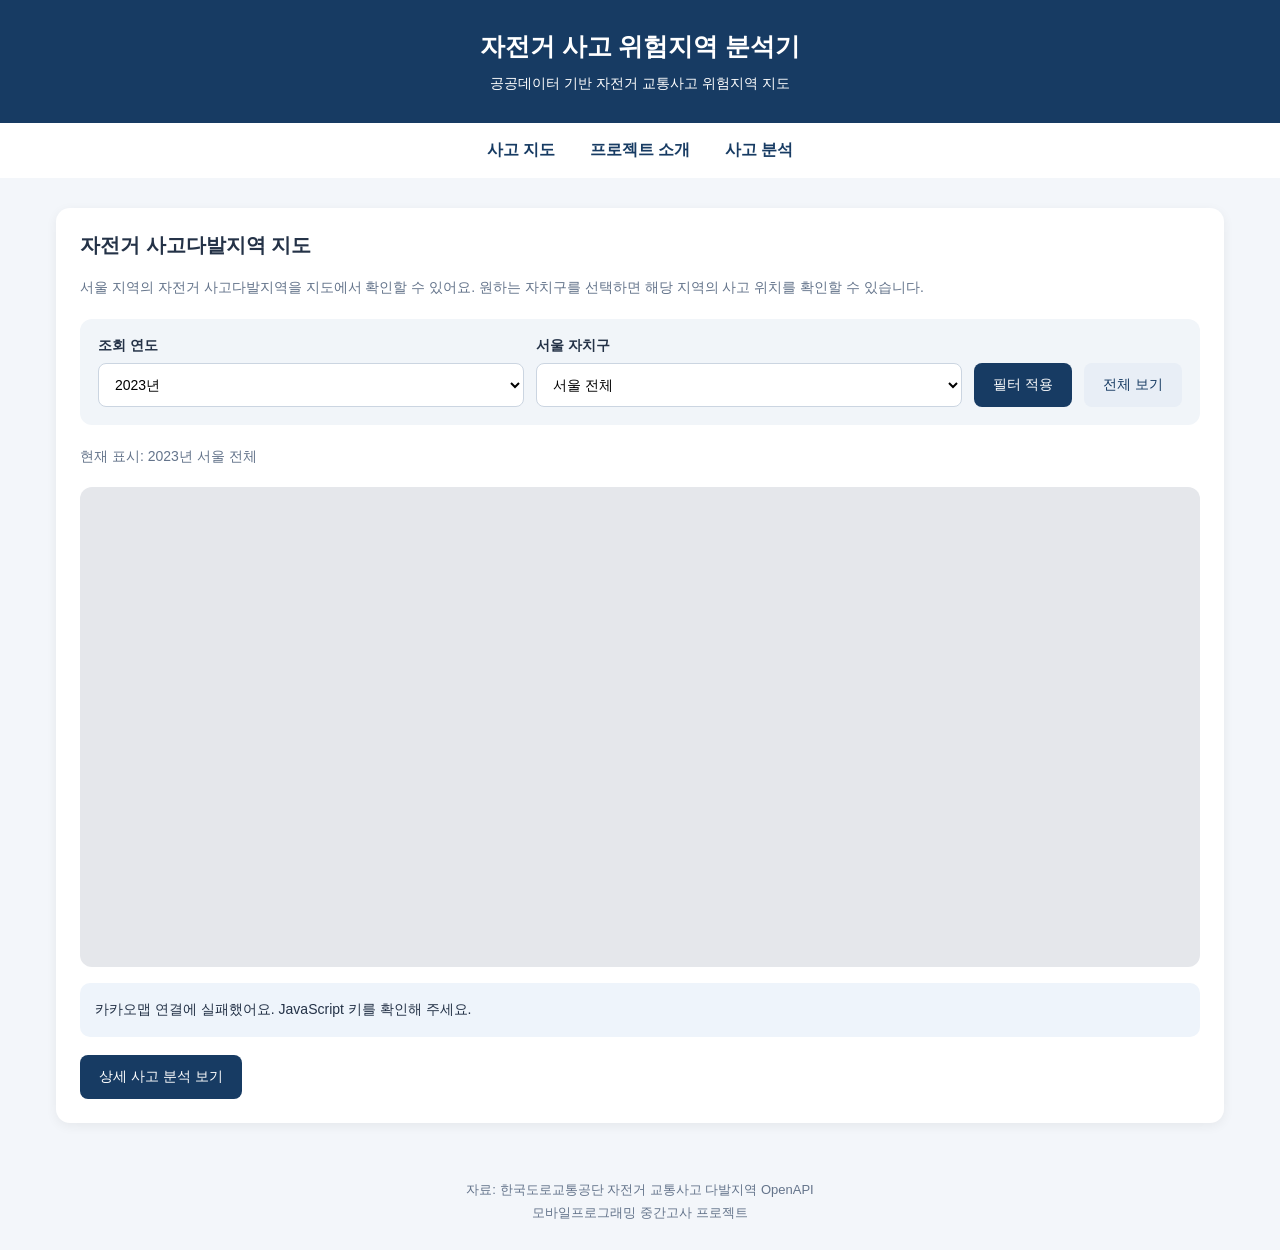
==== index.html @ ddf51972 "Separate map and introduction pages" ====
<!DOCTYPE html>
<html lang="ko">
<head>
  <meta charset="UTF-8">
  <meta name="viewport"
        content="width=device-width, initial-scale=1.0">

  <title>자전거 사고 위험지역 분석기</title>

  <!-- 외부 CSS -->
  <link rel="stylesheet" href="css/style.css">
</head>

<body>

  <!-- 상단 -->
  <header>
    <h1>자전거 사고 위험지역 분석기</h1>
    <p>공공데이터 기반 자전거 교통사고 위험지역 지도</p>
  </header>

  <!-- 페이지 이동 메뉴 -->
  <nav>
    <a href="index.html">사고 지도</a>
    <a href="about.html">프로젝트 소개</a>
    <a href="analysis.html">사고 분석</a>
  </nav>

  <main>

    <!-- 지도 메인 영역 -->
    <section class="card">

      <h2>자전거 사고다발지역 지도</h2>

      <p class="description">
        서울 지역의 자전거 사고다발지역을
        지도에서 확인할 수 있어요.
        원하는 자치구를 선택하면
        해당 지역의 사고 위치를 확인할 수 있습니다.
      </p>

      <!-- 지역 필터 -->
      <div class="search-box">

        <div class="search-field">
          <label for="year">조회 연도</label>

          <select id="year">
            <option value="2023">2023년</option>
            <option value="2022">2022년</option>
            <option value="2021">2021년</option>
          </select>
        </div>

        <div class="search-field">
          <label for="district">서울 자치구</label>

          <select id="district">
            <option value="all">서울 전체</option>
            <option value="680">강남구</option>
            <option value="740">강동구</option>
            <option value="305">강북구</option>
            <option value="500">강서구</option>
            <option value="620">관악구</option>
            <option value="215">광진구</option>
            <option value="530">구로구</option>
            <option value="545">금천구</option>
            <option value="350">노원구</option>
            <option value="320">도봉구</option>
            <option value="230">동대문구</option>
            <option value="590">동작구</option>
            <option value="440">마포구</option>
            <option value="410">서대문구</option>
            <option value="650">서초구</option>
            <option value="200">성동구</option>
            <option value="290">성북구</option>
            <option value="710">송파구</option>
            <option value="470">양천구</option>
            <option value="560">영등포구</option>
            <option value="170">용산구</option>
            <option value="380">은평구</option>
            <option value="110">종로구</option>
            <option value="140">중구</option>
            <option value="260">중랑구</option>
          </select>
        </div>

        <button
          id="filterButton"
          class="button"
          onclick="applyFilter()">
          필터 적용
        </button>

        <button
          id="resetButton"
          class="button button-outline"
          onclick="resetFilter()">
          전체 보기
        </button>

      </div>

      <!-- 조회 상태 -->
      <p id="currentRegion" class="description">
        현재 표시: 2023년 서울 전체
      </p>

      <!-- 지도와 상세정보 -->
      <div id="mapLayout" class="map-layout">

        <!-- 마커 클릭 시 나타나는 정보창 -->
        <aside id="detailPanel" class="detail-panel">

          <div class="panel-header">

            <h3 class="panel-title">
              사고지역 상세정보
            </h3>

            <button
              class="close-button"
              onclick="closeDetailPanel()"
              aria-label="상세정보 닫기">
              &times;
            </button>

          </div>

          <div id="detailContent"></div>

        </aside>

        <!-- 카카오맵 -->
        <div
          id="map"
          aria-label="자전거 사고다발지역 지도">
        </div>

      </div>

      <!-- 데이터 조회 안내 -->
      <div id="status" class="status" role="status">
        서울 전체 사고 데이터를 준비하고 있어요.
      </div>

      <div class="actions">
        <a href="analysis.html" class="button">
          상세 사고 분석 보기
        </a>
      </div>

    </section>

  </main>

  <footer>
    자료: 한국도로교통공단 자전거 교통사고 다발지역 OpenAPI
    <br>
    모바일프로그래밍 중간고사 프로젝트
  </footer>

  <!-- 수정 필요: 카카오 JavaScript 키 -->
  <script src="https://dapi.kakao.com/v2/maps/sdk.js?appkey=aaf0869a7864218624db2f9072c41ddc"></script>

  <!-- 지도 기능 JavaScript -->
  <script src="js/map.js"></script>

</body>
</html>
---- css/style.css ----
/* ==================================
   자전거 사고 위험지역 분석기
   공통 및 메인 페이지 스타일
================================== */

* {
  box-sizing: border-box;
}

body {
  margin: 0;
  font-family: Arial, sans-serif;
  background: #f3f6fa;
  color: #243247;
}

/* 상단 영역 */

header {
  background: #173b63;
  color: white;
  text-align: center;
  padding: 30px 16px;
}

header h1 {
  margin: 0 0 12px;
  font-size: 25px;
}

header p {
  margin: 0;
  font-size: 14px;
}

nav {
  background: white;
  padding: 17px;
  text-align: center;
}

nav a {
  margin: 0 15px;
  color: #173b63;
  text-decoration: none;
  font-weight: bold;
}

nav a:hover {
  color: #2785d8;
}

/* 메인 콘텐츠 */

main {
  max-width: 1200px;
  margin: 30px auto;
  padding: 0 16px;
}

.card {
  background: white;
  border-radius: 14px;
  padding: 24px;
  margin-bottom: 20px;
  box-shadow: 0 3px 12px rgba(0, 0, 0, 0.06);
}

h2 {
  margin-top: 0;
  font-size: 20px;
}

.description {
  color: #64748b;
  font-size: 14px;
  line-height: 1.7;
}

/* 지역 필터 */

.search-box {
  display: flex;
  align-items: end;
  flex-wrap: wrap;
  gap: 12px;
  margin: 20px 0;
  padding: 18px;
  background: #f1f5f9;
  border-radius: 12px;
}

.search-field {
  flex: 1;
  min-width: 170px;
}

label {
  display: block;
  margin-bottom: 8px;
  font-weight: bold;
  font-size: 14px;
}

select {
  width: 100%;
  padding: 12px;
  border: 1px solid #cbd5e1;
  border-radius: 8px;
  background: white;
  font-size: 14px;
}

/* 버튼 */

.button {
  display: inline-block;
  padding: 13px 19px;
  background: #173b63;
  color: white;
  text-decoration: none;
  border: 0;
  border-radius: 8px;
  font-size: 14px;
  cursor: pointer;
}

.button:hover {
  background: #275b91;
}

.button-outline {
  background: #e8eef6;
  color: #173b63;
}

.button-outline:hover {
  background: #d5e3f3;
}

button:disabled {
  opacity: 0.5;
  cursor: wait;
}

/* 지도 영역 */

/* 기본: 지도 전체 너비 */
.map-layout {
  display: grid;
  grid-template-columns: minmax(0, 1fr);
  gap: 16px;
  margin-top: 18px;
  align-items: stretch;
}

/* 마커 클릭: 왼쪽 정보창 + 오른쪽 지도 */
.map-layout.active {
  grid-template-columns: 310px minmax(0, 1fr);
}

#map {
  width: 100%;
  height: 480px;
  min-width: 0;
  background: #e5e7eb;
  border-radius: 12px;
  overflow: hidden;
}

/* 상세정보 패널 */

.detail-panel {
  display: none;
  background: #f8fafc;
  border: 1px solid #dce5f0;
  border-radius: 12px;
  padding: 18px;
  min-width: 0;
  min-height: 480px;
}

.map-layout.active .detail-panel {
  display: block;
}

.panel-header {
  display: flex;
  justify-content: space-between;
  gap: 10px;
  margin-bottom: 20px;
}

.panel-title {
  margin: 0;
  font-size: 17px;
  color: #173b63;
}

.close-button {
  width: 30px;
  height: 30px;
  border: 0;
  border-radius: 7px;
  background: #e8eef6;
  color: #173b63;
  font-size: 21px;
  cursor: pointer;
}

.close-button:hover {
  background: #d5e3f3;
}

.region-name {
  font-size: 16px;
  font-weight: bold;
  color: #173b63;
  line-height: 1.7;
  margin-bottom: 20px;
  word-break: keep-all;
  overflow-wrap: anywhere;
}

/* 사고 상세정보 */

.detail-row {
  display: flex;
  justify-content: space-between;
  gap: 10px;
  padding: 13px 0;
  border-bottom: 1px solid #e2e8f0;
  font-size: 14px;
}

.detail-label {
  color: #64748b;
}

.detail-value {
  font-weight: bold;
  text-align: right;
}

/* 위험도 점수 */

.score-box {
  background: #fff1f2;
  border-radius: 10px;
  padding: 18px;
  margin-top: 24px;
  text-align: center;
}

.score-number {
  display: block;
  margin-top: 8px;
  font-size: 25px;
  font-weight: bold;
  color: #dc2626;
}

.score-caption {
  margin-top: 16px;
  color: #64748b;
  font-size: 12px;
  line-height: 1.6;
}

/* 조회 상태 */

.status {
  padding: 15px;
  margin-top: 16px;
  background: #eef4fb;
  border-radius: 10px;
  font-size: 14px;
  line-height: 1.7;
}

.actions {
  margin-top: 18px;
  display: flex;
  gap: 10px;
  flex-wrap: wrap;
}

/* 하단 영역 */

footer {
  padding: 25px;
  text-align: center;
  color: #64748b;
  font-size: 13px;
  line-height: 1.8;
}

/* 모바일 반응형 */

@media (max-width: 760px) {
  header h1 {
    font-size: 21px;
  }

  .card {
    padding: 16px;
  }

  .search-box {
    flex-direction: column;
    align-items: stretch;
  }

  .search-field {
    width: 100%;
  }

  .map-layout.active {
    grid-template-columns: minmax(0, 1fr);
  }

  .detail-panel {
    min-height: 0;
  }

  #map {
    height: 400px;
  }

  nav a {
    margin: 0 9px;
  }
}
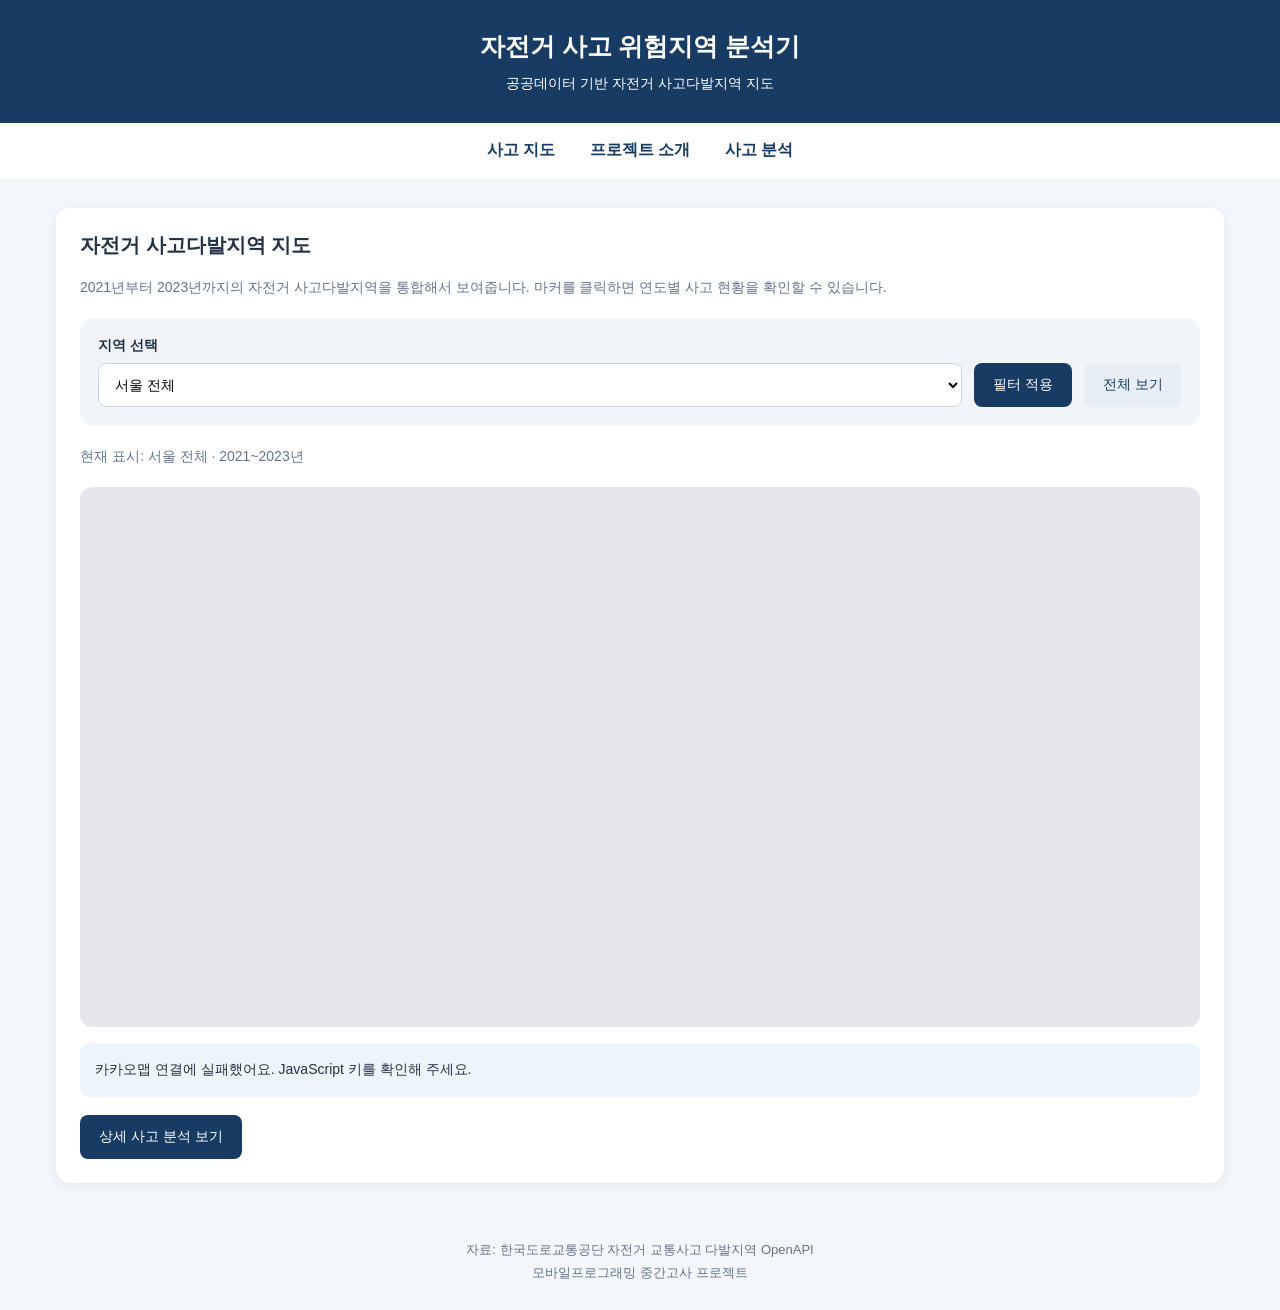
==== commit 9831832d: "Remove year filter from map" ====
--- a/index.html
+++ b/index.html
@@ -8,19 +8,75 @@
 
   <title>자전거 사고 위험지역 분석기</title>
 
-  <!-- 외부 CSS -->
   <link rel="stylesheet" href="css/style.css">
+
+  <style>
+    /* 연도별 상세정보 표 추가 스타일 */
+    .year-table {
+      width: 100%;
+      border-collapse: collapse;
+      margin-top: 12px;
+      font-size: 12px;
+    }
+
+    .year-table th,
+    .year-table td {
+      padding: 11px 5px;
+      border-bottom: 1px solid #e2e8f0;
+      text-align: center;
+    }
+
+    .year-table th {
+      background: #e8eef6;
+      color: #173b63;
+    }
+
+    .year-table td:first-child {
+      font-weight: bold;
+    }
+
+    .year-table tfoot {
+      background: #f1f5f9;
+      font-weight: bold;
+    }
+
+    .year-heading {
+      margin: 20px 0 8px;
+      font-size: 15px;
+      color: #173b63;
+    }
+
+    .year-note {
+      margin-top: 12px;
+      font-size: 12px;
+      line-height: 1.7;
+      color: #64748b;
+    }
+
+    .loading-note {
+      font-size: 13px;
+      color: #64748b;
+    }
+
+    #map {
+      height: 540px;
+    }
+
+    @media (max-width: 760px) {
+      #map {
+        height: 400px;
+      }
+    }
+  </style>
 </head>
 
 <body>
 
-  <!-- 상단 -->
   <header>
     <h1>자전거 사고 위험지역 분석기</h1>
-    <p>공공데이터 기반 자전거 교통사고 위험지역 지도</p>
+    <p>공공데이터 기반 자전거 사고다발지역 지도</p>
   </header>
 
-  <!-- 페이지 이동 메뉴 -->
   <nav>
     <a href="index.html">사고 지도</a>
     <a href="about.html">프로젝트 소개</a>
@@ -28,34 +84,21 @@
   </nav>
 
   <main>
-
-    <!-- 지도 메인 영역 -->
     <section class="card">
 
       <h2>자전거 사고다발지역 지도</h2>
 
       <p class="description">
-        서울 지역의 자전거 사고다발지역을
-        지도에서 확인할 수 있어요.
-        원하는 자치구를 선택하면
-        해당 지역의 사고 위치를 확인할 수 있습니다.
+        2021년부터 2023년까지의 자전거 사고다발지역을
+        통합해서 보여줍니다.
+        마커를 클릭하면 연도별 사고 현황을
+        확인할 수 있습니다.
       </p>
 
-      <!-- 지역 필터 -->
       <div class="search-box">
 
         <div class="search-field">
-          <label for="year">조회 연도</label>
-
-          <select id="year">
-            <option value="2023">2023년</option>
-            <option value="2022">2022년</option>
-            <option value="2021">2021년</option>
-          </select>
-        </div>
-
-        <div class="search-field">
-          <label for="district">서울 자치구</label>
+          <label for="district">지역 선택</label>
 
           <select id="district">
             <option value="all">서울 전체</option>
@@ -103,19 +146,15 @@
 
       </div>
 
-      <!-- 조회 상태 -->
       <p id="currentRegion" class="description">
-        현재 표시: 2023년 서울 전체
+        현재 표시: 서울 전체 · 2021~2023년
       </p>
 
-      <!-- 지도와 상세정보 -->
       <div id="mapLayout" class="map-layout">
 
-        <!-- 마커 클릭 시 나타나는 정보창 -->
         <aside id="detailPanel" class="detail-panel">
 
           <div class="panel-header">
-
             <h3 class="panel-title">
               사고지역 상세정보
             </h3>
@@ -126,14 +165,11 @@
               aria-label="상세정보 닫기">
               &times;
             </button>
-
           </div>
 
           <div id="detailContent"></div>
-
         </aside>
 
-        <!-- 카카오맵 -->
         <div
           id="map"
           aria-label="자전거 사고다발지역 지도">
@@ -141,9 +177,8 @@
 
       </div>
 
-      <!-- 데이터 조회 안내 -->
       <div id="status" class="status" role="status">
-        서울 전체 사고 데이터를 준비하고 있어요.
+        서울 전체 사고지역을 불러오고 있어요.
       </div>
 
       <div class="actions">
@@ -153,7 +188,6 @@
       </div>
 
     </section>
-
   </main>
 
   <footer>
@@ -162,10 +196,9 @@
     모바일프로그래밍 중간고사 프로젝트
   </footer>
 
-  <!-- 수정 필요: 카카오 JavaScript 키 -->
+  <!-- 본인의 카카오 JavaScript 키로 수정 -->
   <script src="https://dapi.kakao.com/v2/maps/sdk.js?appkey=aaf0869a7864218624db2f9072c41ddc"></script>
 
-  <!-- 지도 기능 JavaScript -->
   <script src="js/map.js"></script>
 
 </body>
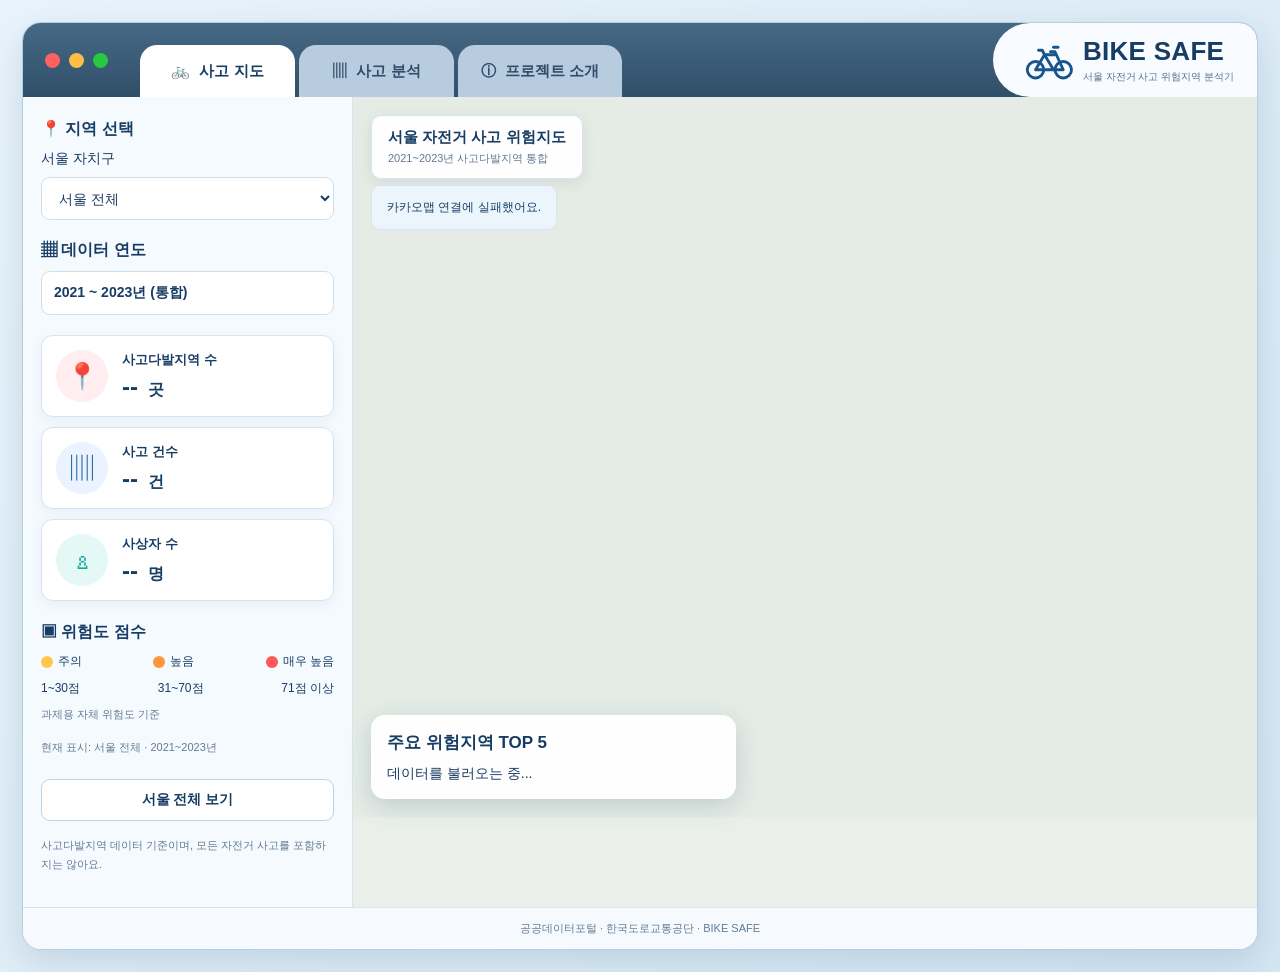
==== commit 82c78218: "Create BIKE SAFE map dashboard" ====
--- a/index.html
+++ b/index.html
@@ -6,101 +6,353 @@
   <meta name="viewport"
         content="width=device-width, initial-scale=1.0">
 
-  <title>자전거 사고 위험지역 분석기</title>
+  <title>BIKE SAFE | 사고 지도</title>
 
   <link rel="stylesheet" href="css/style.css">
 
   <style>
-    /* 연도별 상세정보 표 추가 스타일 */
-    .year-table {
+    /* 메인 지도 전용 배치 */
+
+    .browser-shell {
+      min-height: 0;
+    }
+
+    .browser-bar {
+      height: 74px;
+    }
+
+    .brand-logo {
+      display: flex;
+      align-items: center;
+      gap: 10px;
+    }
+
+    .brand-logo svg {
+      width: 48px;
+      height: 48px;
+      flex-shrink: 0;
+    }
+
+    .browser-brand {
+      background: #f8fbff;
+      color: #183d65;
+      border-radius: 45px 16px 0 45px;
+      padding: 0 23px 0 32px;
+      margin-right: -22px;
+    }
+
+    .brand-name {
+      font-size: 26px;
+    }
+
+    .brand-subtitle {
+      color: #54708c;
+      font-size: 10px;
+    }
+
+    .dashboard-layout {
+      min-height: 720px;
+    }
+
+    .dashboard-sidebar {
+      padding: 22px 18px;
+    }
+
+    .sidebar-block {
+      margin-bottom: 20px;
+    }
+
+    .sidebar-block select {
+      margin-top: 9px;
+    }
+
+    .sidebar-fixed-value {
+      margin-top: 9px;
+      padding: 12px;
+      background: white;
+      border: 1px solid #cfdeeb;
+      border-radius: 9px;
+      color: #183d65;
+      font-weight: 600;
+    }
+
+    .stat-number {
+      font-size: 24px;
+    }
+
+    .map-layout {
+      position: relative;
+      height: 720px;
+      min-height: 720px;
+    }
+
+    #map {
       width: 100%;
-      border-collapse: collapse;
-      margin-top: 12px;
+      height: 720px !important;
+      min-height: 720px;
+    }
+
+    /* 선택한 지역 상세정보는 지도 위에 표시 */
+    .detail-panel {
+      position: absolute;
+      z-index: 20;
+      top: 72px;
+      right: 18px;
+      width: 320px;
+      max-height: 600px;
+      overflow-y: auto;
+      flex: none;
+      border: 1px solid #d5e4f1;
+      border-radius: 15px;
+      background: #ffffff;
+      box-shadow: 0 9px 28px rgba(19, 53, 85, 0.18);
+    }
+
+    .map-layout.active .detail-panel {
+      display: block;
+    }
+
+    .map-overlay-title {
+      position: absolute;
+      z-index: 10;
+      top: 18px;
+      left: 18px;
+      max-width: 350px;
+      padding: 12px 16px;
+      border: 1px solid #d5e4f1;
+      border-radius: 10px;
+      background: rgba(255, 255, 255, 0.96);
+      box-shadow: 0 4px 15px rgba(0, 0, 0, 0.08);
+      pointer-events: none;
+    }
+
+    .map-overlay-title strong {
+      display: block;
+      font-size: 15px;
+      color: #183d65;
+    }
+
+    .map-overlay-title span {
+      display: block;
+      margin-top: 4px;
+      font-size: 11px;
+      color: #637b94;
+    }
+
+    .map-ranking {
+      position: absolute;
+      z-index: 10;
+      left: 18px;
+      bottom: 18px;
+      width: 365px;
+      max-width: calc(100% - 36px);
+      padding: 16px;
+      border-radius: 14px;
+      background: rgba(255, 255, 255, 0.97);
+      box-shadow: 0 7px 24px rgba(17, 55, 88, 0.17);
+    }
+
+    .map-ranking h3 {
+      margin: 0 0 11px;
+      font-size: 17px;
+      color: #183d65;
+    }
+
+    .rank-row {
+      display: grid;
+      grid-template-columns: 24px minmax(0, 1fr) 85px 42px;
+      align-items: center;
+      gap: 8px;
+      margin: 9px 0;
       font-size: 12px;
     }
 
-    .year-table th,
-    .year-table td {
-      padding: 11px 5px;
-      border-bottom: 1px solid #e2e8f0;
+    .rank-position {
+      display: flex;
+      align-items: center;
+      justify-content: center;
+      width: 24px;
+      height: 24px;
+      background: #e9f2fa;
+      color: #183d65;
+      border-radius: 50%;
+      font-weight: 800;
+    }
+
+    .rank-name {
+      overflow: hidden;
+      text-overflow: ellipsis;
+      white-space: nowrap;
+      color: #193b61;
+    }
+
+    .rank-track {
+      height: 10px;
+      overflow: hidden;
+      background: #edf2f7;
+      border-radius: 20px;
+    }
+
+    .rank-fill {
+      height: 100%;
+      background: #ff7454;
+      border-radius: 20px;
+    }
+
+    .rank-score {
+      color: #193b61;
+      text-align: right;
+      font-weight: 700;
+    }
+
+    .map-status {
+      position: absolute;
+      z-index: 12;
+      left: 18px;
+      top: 88px;
+      max-width: 390px;
+      font-size: 12px;
+      line-height: 1.6;
+    }
+
+    .map-status:empty {
+      display: none;
+    }
+
+    .risk-marker {
+      width: 19px;
+      height: 19px;
+      border: 3px solid white;
+      border-radius: 50%;
+      box-shadow: 0 2px 8px rgba(0,0,0,.25);
+      cursor: pointer;
+    }
+
+    .risk-marker:focus-visible {
+      outline: 3px solid #183d65;
+      outline-offset: 3px;
+    }
+
+    .risk-marker.low {
+      background: #ffc84d;
+    }
+
+    .risk-marker.medium {
+      background: #ff963c;
+    }
+
+    .risk-marker.high {
+      background: #ff5757;
+    }
+
+    .sidebar-message {
+      margin-top: 15px;
+      color: #637b94;
+      font-size: 11px;
+      line-height: 1.7;
+    }
+
+    .detail-photo-placeholder {
+      margin-bottom: 13px;
+      padding: 17px 12px;
+      background: #edf5fc;
+      border-radius: 9px;
       text-align: center;
-    }
-
-    .year-table th {
-      background: #e8eef6;
-      color: #173b63;
-    }
-
-    .year-table td:first-child {
-      font-weight: bold;
-    }
-
-    .year-table tfoot {
-      background: #f1f5f9;
-      font-weight: bold;
-    }
-
-    .year-heading {
-      margin: 20px 0 8px;
+      color: #637b94;
+      font-size: 12px;
+    }
+
+    .detail-panel .region-name {
       font-size: 15px;
-      color: #173b63;
-    }
-
-    .year-note {
-      margin-top: 12px;
-      font-size: 12px;
-      line-height: 1.7;
-      color: #64748b;
-    }
-
-    .loading-note {
-      font-size: 13px;
-      color: #64748b;
-    }
-
-    #map {
-      height: 540px;
-    }
-
-    @media (max-width: 760px) {
-      #map {
-        height: 400px;
-      }
+    }
+
+    .detail-panel .year-table {
+      font-size: 11px;
     }
   </style>
 </head>
 
 <body>
 
-  <header>
-    <h1>자전거 사고 위험지역 분석기</h1>
-    <p>공공데이터 기반 자전거 사고다발지역 지도</p>
-  </header>
-
-  <nav>
-    <a href="index.html">사고 지도</a>
-    <a href="about.html">프로젝트 소개</a>
-    <a href="analysis.html">사고 분석</a>
-  </nav>
-
-  <main>
-    <section class="card">
-
-      <h2>자전거 사고다발지역 지도</h2>
-
-      <p class="description">
-        2021년부터 2023년까지의 자전거 사고다발지역을
-        통합해서 보여줍니다.
-        마커를 클릭하면 연도별 사고 현황을
-        확인할 수 있습니다.
-      </p>
-
-      <div class="search-box">
-
-        <div class="search-field">
-          <label for="district">지역 선택</label>
-
-          <select id="district">
+  <div class="browser-shell">
+
+    <!-- 한 줄로 연결된 브라우저 상단바 -->
+    <header class="browser-bar">
+
+      <div class="window-controls" aria-hidden="true">
+        <span class="window-dot red"></span>
+        <span class="window-dot yellow"></span>
+        <span class="window-dot green"></span>
+      </div>
+
+      <nav class="browser-tabs" aria-label="페이지 메뉴">
+
+        <a href="index.html"
+           class="browser-tab active"
+           aria-current="page">
+          <span>🚲</span> 사고 지도
+        </a>
+
+        <a href="analysis.html"
+           class="browser-tab">
+          <span>▥</span> 사고 분석
+        </a>
+
+        <a href="about.html"
+           class="browser-tab">
+          <span>ⓘ</span> 프로젝트 소개
+        </a>
+
+      </nav>
+
+      <!-- 오른쪽 BIKE SAFE 로고 -->
+      <div class="browser-brand">
+        <div class="brand-logo">
+
+          <!-- 직접 제작한 자전거 SVG 아이콘 -->
+          <svg xmlns="http://www.w3.org/2000/svg"
+               viewBox="0 0 64 64"
+               fill="none"
+               stroke="#17558c"
+               stroke-width="3.8"
+               stroke-linecap="round"
+               stroke-linejoin="round"
+               aria-hidden="true">
+
+            <circle cx="14" cy="45" r="11"></circle>
+            <circle cx="51" cy="45" r="11"></circle>
+            <path d="M14 45 L26 25 L38 45 L14 45"></path>
+            <path d="M38 45 L51 45 L40 21 L34 21"></path>
+            <path d="M26 25 L23 19 L18 19"></path>
+            <path d="M26 25 L40 25"></path>
+            <path d="M38 15 L44 15"></path>
+          </svg>
+
+          <div>
+            <div class="brand-name">BIKE SAFE</div>
+            <div class="brand-subtitle">
+              서울 자전거 사고 위험지역 분석기
+            </div>
+          </div>
+
+        </div>
+      </div>
+
+    </header>
+
+    <main class="workspace dashboard-layout">
+
+      <!-- 왼쪽 통계 패널 -->
+      <aside class="dashboard-sidebar">
+
+        <div class="sidebar-block">
+          <h2 class="filter-heading">📍 지역 선택</h2>
+
+          <label for="district" class="sr-only">
+            서울 자치구
+          </label>
+
+          <select id="district" onchange="applyFilter()">
             <option value="all">서울 전체</option>
             <option value="680">강남구</option>
             <option value="740">강동구</option>
@@ -130,75 +382,166 @@
           </select>
         </div>
 
-        <button
-          id="filterButton"
-          class="button"
-          onclick="applyFilter()">
-          필터 적용
+        <div class="sidebar-block">
+          <h2 class="filter-heading">▦ 데이터 연도</h2>
+          <div class="sidebar-fixed-value">
+            2021 ~ 2023년 (통합)
+          </div>
+        </div>
+
+        <div class="stats-list">
+
+          <div class="stat-card">
+            <div class="stat-icon red">📍</div>
+            <div>
+              <div class="stat-label">사고다발지역 수</div>
+              <div class="stat-number">
+                <span id="spotCount">--</span>
+                <span class="stat-unit">곳</span>
+              </div>
+            </div>
+          </div>
+
+          <div class="stat-card">
+            <div class="stat-icon">▥</div>
+            <div>
+              <div class="stat-label">사고 건수</div>
+              <div class="stat-number">
+                <span id="accidentCount">--</span>
+                <span class="stat-unit">건</span>
+              </div>
+            </div>
+          </div>
+
+          <div class="stat-card">
+            <div class="stat-icon green">♙</div>
+            <div>
+              <div class="stat-label">사상자 수</div>
+              <div class="stat-number">
+                <span id="casualtyCount">--</span>
+                <span class="stat-unit">명</span>
+              </div>
+            </div>
+          </div>
+
+        </div>
+
+        <div class="risk-legend">
+          <h2 class="filter-heading">▣ 위험도 점수</h2>
+
+          <div class="legend-items">
+            <div class="legend-item">
+              <span class="legend-dot yellow"></span>
+              주의
+            </div>
+            <div class="legend-item">
+              <span class="legend-dot orange"></span>
+              높음
+            </div>
+            <div class="legend-item">
+              <span class="legend-dot red"></span>
+              매우 높음
+            </div>
+          </div>
+
+          <div class="legend-items">
+            <div class="legend-item">1~30점</div>
+            <div class="legend-item">31~70점</div>
+            <div class="legend-item">71점 이상</div>
+          </div>
+
+          <p class="legend-note">
+            과제용 자체 위험도 기준
+          </p>
+        </div>
+
+        <p id="currentRegion" class="sidebar-message">
+          현재 표시: 서울 전체 · 2021~2023년
+        </p>
+
+        <button class="button button-outline"
+                style="width:100%; margin-top:12px"
+                onclick="resetFilter()">
+          서울 전체 보기
         </button>
 
-        <button
-          id="resetButton"
-          class="button button-outline"
-          onclick="resetFilter()">
-          전체 보기
-        </button>
-
-      </div>
-
-      <p id="currentRegion" class="description">
-        현재 표시: 서울 전체 · 2021~2023년
-      </p>
-
-      <div id="mapLayout" class="map-layout">
-
-        <aside id="detailPanel" class="detail-panel">
-
-          <div class="panel-header">
-            <h3 class="panel-title">
-              사고지역 상세정보
-            </h3>
-
-            <button
-              class="close-button"
-              onclick="closeDetailPanel()"
-              aria-label="상세정보 닫기">
-              &times;
-            </button>
-          </div>
-
-          <div id="detailContent"></div>
-        </aside>
-
-        <div
-          id="map"
-          aria-label="자전거 사고다발지역 지도">
+        <p class="sidebar-message">
+          사고다발지역 데이터 기준이며,
+          모든 자전거 사고를 포함하지는 않아요.
+        </p>
+
+        <!-- 기존 JS 호환용 버튼 -->
+        <button id="filterButton" hidden
+                onclick="applyFilter()">적용</button>
+        <button id="resetButton" hidden
+                onclick="resetFilter()">초기화</button>
+
+      </aside>
+
+      <!-- 오른쪽 지도 -->
+      <section class="dashboard-map-area">
+
+        <div id="mapLayout" class="map-layout">
+
+          <div id="map"
+               aria-label="서울 자전거 사고다발지역 지도">
+          </div>
+
+          <div class="map-overlay-title">
+            <strong>서울 자전거 사고 위험지도</strong>
+            <span>2021~2023년 사고다발지역 통합</span>
+          </div>
+
+          <div id="status"
+               class="status map-status"
+               role="status">
+            사고지역 데이터 불러오는 중...
+          </div>
+
+          <!-- 마커 클릭 시 뜨는 상세정보 -->
+          <aside id="detailPanel" class="detail-panel">
+
+            <div class="panel-header">
+              <h3 class="panel-title">
+                사고지역 상세정보
+              </h3>
+
+              <button class="close-button"
+                      onclick="closeDetailPanel()"
+                      aria-label="상세정보 닫기">
+                &times;
+              </button>
+            </div>
+
+            <div id="detailContent"></div>
+
+          </aside>
+
+          <!-- 지도 위 TOP 5 -->
+          <div class="map-ranking">
+            <h3>주요 위험지역 TOP 5</h3>
+
+            <div id="mapRankingContent">
+              데이터를 불러오는 중...
+            </div>
+          </div>
+
         </div>
 
-      </div>
-
-      <div id="status" class="status" role="status">
-        서울 전체 사고지역을 불러오고 있어요.
-      </div>
-
-      <div class="actions">
-        <a href="analysis.html" class="button">
-          상세 사고 분석 보기
-        </a>
-      </div>
-
-    </section>
-  </main>
-
-  <footer>
-    자료: 한국도로교통공단 자전거 교통사고 다발지역 OpenAPI
-    <br>
-    모바일프로그래밍 중간고사 프로젝트
-  </footer>
-
-  <!-- 본인의 카카오 JavaScript 키로 수정 -->
+      </section>
+
+    </main>
+
+    <footer class="app-footer">
+      공공데이터포털 · 한국도로교통공단 · BIKE SAFE
+    </footer>
+
+  </div>
+
+  <!-- 카카오맵 SDK: 본인 키로 변경 -->
   <script src="https://dapi.kakao.com/v2/maps/sdk.js?appkey=aaf0869a7864218624db2f9072c41ddc"></script>
 
+  <!-- 지도 JavaScript -->
   <script src="js/map.js"></script>
 
 </body>
--- a/css/style.css
+++ b/css/style.css
@@ -1,184 +1,524 @@
 
-/* ==================================
-   자전거 사고 위험지역 분석기
-   공통 및 메인 페이지 스타일
-================================== */
+/* =========================================
+   BIKE SAFE
+   브라우저형 교통안전 대시보드 디자인
+   ========================================= */
+
+:root {
+  --navy: #183d65;
+  --navy-dark: #294d6a;
+  --blue: #2463a0;
+  --light-blue: #eaf4fd;
+  --background: #e4f0f8;
+  --surface: #ffffff;
+  --text: #193b61;
+  --muted: #637b94;
+  --border: #d6e4f1;
+  --red: #ff5757;
+  --orange: #ff963c;
+  --yellow: #ffc84d;
+  --green: #35c98c;
+  --shadow: 0 12px 35px rgba(28, 68, 104, 0.15);
+}
 
 * {
   box-sizing: border-box;
 }
 
+html {
+  min-width: 1000px;
+}
+
 body {
   margin: 0;
-  font-family: Arial, sans-serif;
-  background: #f3f6fa;
-  color: #243247;
-}
-
-/* 상단 영역 */
-
-header {
-  background: #173b63;
+  padding: 22px;
+  min-height: 100vh;
+  background:
+    linear-gradient(135deg, #e8f4fc, #d5e6f3);
+  color: var(--text);
+  font-family:
+    "Pretendard",
+    "Apple SD Gothic Neo",
+    "Malgun Gothic",
+    Arial,
+    sans-serif;
+  font-size: 14px;
+}
+
+button,
+select,
+input {
+  font: inherit;
+}
+
+button,
+a,
+select {
+  -webkit-tap-highlight-color: transparent;
+}
+
+a {
+  text-decoration: none;
+  color: inherit;
+}
+
+button {
+  cursor: pointer;
+}
+
+button:disabled {
+  opacity: 0.55;
+  cursor: not-allowed;
+}
+
+/* =========================================
+   1. 브라우저 전체 프레임
+   ========================================= */
+
+.browser-shell {
+  width: 100%;
+  max-width: 1600px;
+  min-height: 780px;
+  margin: 0 auto;
+  overflow: hidden;
+  background: var(--surface);
+  border: 1px solid #b6cede;
+  border-radius: 19px;
+  box-shadow: var(--shadow);
+}
+
+/* =========================================
+   2. 얇은 브라우저 탭바
+   ========================================= */
+
+.browser-bar {
+  height: 78px;
+  display: flex;
+  align-items: flex-end;
+  gap: 8px;
+  padding: 0 22px;
+  background:
+    linear-gradient(180deg, #466985, #304f69);
+}
+
+.window-controls {
+  align-self: center;
+  display: flex;
+  gap: 9px;
+  margin-right: 24px;
+  flex-shrink: 0;
+}
+
+.window-dot {
+  width: 15px;
+  height: 15px;
+  border-radius: 50%;
+}
+
+.window-dot.red {
+  background: #ff615e;
+}
+
+.window-dot.yellow {
+  background: #ffbd44;
+}
+
+.window-dot.green {
+  background: #28c940;
+}
+
+/* 페이지 전환 탭 */
+
+.browser-tabs {
+  display: flex;
+  align-items: flex-end;
+  height: 100%;
+  gap: 4px;
+}
+
+.browser-tab {
+  display: flex;
+  align-items: center;
+  justify-content: center;
+  gap: 9px;
+  min-width: 155px;
+  height: 52px;
+  padding: 0 23px;
+  border-radius: 17px 17px 0 0;
+  background: #b8ccdf;
+  color: #334c67;
+  font-size: 15px;
+  font-weight: 650;
+  transition:
+    background 0.2s,
+    color 0.2s;
+}
+
+.browser-tab:hover {
+  background: #d5e3ef;
+}
+
+.browser-tab.active {
+  position: relative;
+  z-index: 1;
+  background: #ffffff;
+  color: var(--navy);
+}
+
+/* 브라우저 상단 오른쪽 로고 */
+
+.browser-brand {
+  display: flex;
+  align-items: center;
+  justify-content: flex-end;
+  gap: 12px;
+  align-self: stretch;
+  margin-left: auto;
+  padding: 0 15px 0 25px;
   color: white;
+  white-space: nowrap;
+}
+
+.brand-icon {
+  font-size: 37px;
+  line-height: 1;
+}
+
+.brand-name {
+  font-size: 26px;
+  font-weight: 850;
+  letter-spacing: 0.3px;
+}
+
+.brand-subtitle {
+  margin-top: 3px;
+  font-size: 10px;
+  color: #d4e6f6;
+}
+
+/* =========================================
+   3. 공통 본문
+   ========================================= */
+
+.workspace {
+  min-height: 650px;
+  background: #f8fbff;
+}
+
+.page-content {
+  padding: 26px;
+}
+
+.page-heading {
+  display: flex;
+  align-items: center;
+  justify-content: space-between;
+  gap: 20px;
+  margin-bottom: 20px;
+}
+
+.page-title {
+  margin: 0;
+  color: var(--navy);
+  font-size: 25px;
+  font-weight: 800;
+}
+
+.page-subtitle {
+  margin: 6px 0 0;
+  color: var(--muted);
+  font-size: 13px;
+}
+
+.section-title {
+  margin: 0 0 17px;
+  font-size: 19px;
+  font-weight: 800;
+  color: var(--navy);
+}
+
+/* 이전 페이지 코드도 정상 표시 */
+
+header:not(.browser-bar) {
+  padding: 24px 30px;
+  background: var(--navy-dark);
+  color: white;
+}
+
+header h1 {
+  margin: 0;
+  font-size: 25px;
+}
+
+header p {
+  margin: 8px 0 0;
+  color: #d8e6f3;
+}
+
+nav:not(.browser-tabs) {
+  display: flex;
+  gap: 10px;
+  padding: 12px 24px;
+  background: #f1f6fb;
+}
+
+nav:not(.browser-tabs) a {
+  padding: 10px 17px;
+  border-radius: 8px;
+  color: var(--navy);
+  font-weight: 650;
+}
+
+nav:not(.browser-tabs) a:hover {
+  background: #dceaf7;
+}
+
+main:not(.workspace) {
+  max-width: 1450px;
+  margin: 0 auto;
+  padding: 25px;
+}
+
+.card {
+  margin-bottom: 19px;
+  padding: 24px;
+  border: 1px solid var(--border);
+  border-radius: 14px;
+  background: white;
+  box-shadow: 0 3px 12px rgba(34, 75, 112, 0.05);
+}
+
+.card h2 {
+  margin: 0 0 15px;
+  font-size: 20px;
+  color: var(--navy);
+}
+
+.description {
+  color: var(--muted);
+  line-height: 1.7;
+}
+
+/* =========================================
+   4. 지도 중심 메인 화면
+   ========================================= */
+
+.dashboard-layout {
+  display: grid;
+  grid-template-columns: 330px minmax(0, 1fr);
+  min-height: 690px;
+}
+
+.dashboard-sidebar {
+  padding: 23px 20px;
+  background: #f5faff;
+  border-right: 1px solid var(--border);
+}
+
+.dashboard-map-area {
+  position: relative;
+  min-width: 0;
+  background: #eaf0e9;
+}
+
+.map-toolbar {
+  position: absolute;
+  z-index: 10;
+  top: 15px;
+  left: 16px;
+  right: 16px;
+  display: flex;
+  justify-content: space-between;
+  align-items: flex-start;
+  gap: 12px;
+  pointer-events: none;
+}
+
+.map-toolbar > * {
+  pointer-events: auto;
+}
+
+/* =========================================
+   5. 지역 선택 필터
+   ========================================= */
+
+.filter-heading {
+  display: flex;
+  align-items: center;
+  gap: 9px;
+  margin: 0 0 10px;
+  color: var(--navy);
+  font-size: 16px;
+  font-weight: 750;
+}
+
+.search-box {
+  display: flex;
+  flex-wrap: wrap;
+  align-items: end;
+  gap: 12px;
+  margin: 15px 0;
+}
+
+.search-field {
+  display: flex;
+  flex-direction: column;
+  flex: 1;
+  gap: 8px;
+  min-width: 180px;
+}
+
+.search-field label {
+  color: var(--navy);
+  font-weight: 750;
+}
+
+select,
+input[type="text"] {
+  width: 100%;
+  height: 43px;
+  padding: 0 13px;
+  border: 1px solid #cfdeeb;
+  border-radius: 9px;
+  background: #fff;
+  color: var(--text);
+  outline: none;
+}
+
+select:focus,
+input:focus {
+  border-color: #478aca;
+  box-shadow: 0 0 0 3px rgba(71, 138, 202, 0.12);
+}
+
+.button {
+  display: inline-flex;
+  align-items: center;
+  justify-content: center;
+  min-height: 42px;
+  padding: 10px 17px;
+  border: none;
+  border-radius: 9px;
+  background: var(--blue);
+  color: #fff;
+  font-weight: 700;
   text-align: center;
-  padding: 30px 16px;
-}
-
-header h1 {
-  margin: 0 0 12px;
-  font-size: 25px;
-}
-
-header p {
-  margin: 0;
-  font-size: 14px;
-}
-
-nav {
+}
+
+.button:hover {
+  background: #174c80;
+}
+
+.button-outline {
   background: white;
-  padding: 17px;
-  text-align: center;
-}
-
-nav a {
-  margin: 0 15px;
-  color: #173b63;
-  text-decoration: none;
-  font-weight: bold;
-}
-
-nav a:hover {
-  color: #2785d8;
-}
-
-/* 메인 콘텐츠 */
-
-main {
-  max-width: 1200px;
-  margin: 30px auto;
-  padding: 0 16px;
-}
-
-.card {
-  background: white;
-  border-radius: 14px;
-  padding: 24px;
-  margin-bottom: 20px;
-  box-shadow: 0 3px 12px rgba(0, 0, 0, 0.06);
-}
-
-h2 {
-  margin-top: 0;
-  font-size: 20px;
-}
-
-.description {
-  color: #64748b;
-  font-size: 14px;
-  line-height: 1.7;
-}
-
-/* 지역 필터 */
-
-.search-box {
-  display: flex;
-  align-items: end;
+  border: 1px solid #bfd2e3;
+  color: var(--navy);
+}
+
+.button-outline:hover {
+  background: #eaf4fd;
+}
+
+.actions {
+  display: flex;
   flex-wrap: wrap;
-  gap: 12px;
-  margin: 20px 0;
-  padding: 18px;
-  background: #f1f5f9;
+  gap: 10px;
+  margin-top: 18px;
+}
+
+/* =========================================
+   6. 통계 카드
+   ========================================= */
+
+.stats-list {
+  display: flex;
+  flex-direction: column;
+  gap: 10px;
+  margin-top: 20px;
+}
+
+.stat-card {
+  display: flex;
+  align-items: center;
+  gap: 14px;
+  min-height: 82px;
+  padding: 14px;
+  border: 1px solid var(--border);
   border-radius: 12px;
-}
-
-.search-field {
+  background: #ffffff;
+  box-shadow: 0 4px 13px rgba(25, 60, 95, 0.06);
+}
+
+.stat-icon {
+  display: flex;
+  align-items: center;
+  justify-content: center;
+  width: 52px;
+  height: 52px;
+  flex-shrink: 0;
+  border-radius: 50%;
+  background: #eaf3ff;
+  color: var(--blue);
+  font-size: 26px;
+}
+
+.stat-icon.red {
+  background: #ffedf0;
+  color: #eb5261;
+}
+
+.stat-icon.green {
+  background: #e4f9f5;
+  color: #17a99d;
+}
+
+.stat-label {
+  margin-bottom: 4px;
+  color: var(--navy);
+  font-size: 13px;
+  font-weight: 650;
+}
+
+.stat-number {
+  color: var(--navy);
+  font-size: 26px;
+  font-weight: 850;
+}
+
+.stat-unit {
+  margin-left: 3px;
+  font-size: 16px;
+}
+
+/* =========================================
+   7. 지도 및 상세정보 패널
+   ========================================= */
+
+.map-layout {
+  position: relative;
+  display: flex;
+  width: 100%;
+  min-height: 540px;
+  gap: 0;
+}
+
+#map {
   flex: 1;
-  min-width: 170px;
-}
-
-label {
-  display: block;
-  margin-bottom: 8px;
-  font-weight: bold;
-  font-size: 14px;
-}
-
-select {
+  min-width: 0;
   width: 100%;
-  padding: 12px;
-  border: 1px solid #cbd5e1;
-  border-radius: 8px;
-  background: white;
-  font-size: 14px;
-}
-
-/* 버튼 */
-
-.button {
-  display: inline-block;
-  padding: 13px 19px;
-  background: #173b63;
-  color: white;
-  text-decoration: none;
-  border: 0;
-  border-radius: 8px;
-  font-size: 14px;
-  cursor: pointer;
-}
-
-.button:hover {
-  background: #275b91;
-}
-
-.button-outline {
-  background: #e8eef6;
-  color: #173b63;
-}
-
-.button-outline:hover {
-  background: #d5e3f3;
-}
-
-button:disabled {
-  opacity: 0.5;
-  cursor: wait;
-}
-
-/* 지도 영역 */
-
-/* 기본: 지도 전체 너비 */
-.map-layout {
-  display: grid;
-  grid-template-columns: minmax(0, 1fr);
-  gap: 16px;
-  margin-top: 18px;
-  align-items: stretch;
-}
-
-/* 마커 클릭: 왼쪽 정보창 + 오른쪽 지도 */
-.map-layout.active {
-  grid-template-columns: 310px minmax(0, 1fr);
-}
-
-#map {
-  width: 100%;
-  height: 480px;
-  min-width: 0;
-  background: #e5e7eb;
-  border-radius: 12px;
-  overflow: hidden;
-}
-
-/* 상세정보 패널 */
+  height: 540px;
+  background: #e5ece6;
+}
 
 .detail-panel {
   display: none;
-  background: #f8fafc;
-  border: 1px solid #dce5f0;
-  border-radius: 12px;
-  padding: 18px;
+  flex: 0 0 345px;
+  width: 345px;
   min-width: 0;
-  min-height: 480px;
+  padding: 19px;
+  overflow-y: auto;
+  border-right: 1px solid var(--border);
+  background: #ffffff;
 }
 
 .map-layout.active .detail-panel {
@@ -187,148 +527,311 @@
 
 .panel-header {
   display: flex;
+  align-items: center;
   justify-content: space-between;
   gap: 10px;
-  margin-bottom: 20px;
+  margin-bottom: 17px;
 }
 
 .panel-title {
   margin: 0;
   font-size: 17px;
-  color: #173b63;
+  color: var(--navy);
 }
 
 .close-button {
-  width: 30px;
-  height: 30px;
-  border: 0;
+  width: 32px;
+  height: 32px;
+  border: none;
   border-radius: 7px;
-  background: #e8eef6;
-  color: #173b63;
-  font-size: 21px;
-  cursor: pointer;
+  background: #eef4f9;
+  color: var(--muted);
+  font-size: 23px;
 }
 
 .close-button:hover {
-  background: #d5e3f3;
+  background: #dce9f4;
 }
 
 .region-name {
-  font-size: 16px;
-  font-weight: bold;
-  color: #173b63;
-  line-height: 1.7;
-  margin-bottom: 20px;
-  word-break: keep-all;
-  overflow-wrap: anywhere;
-}
-
-/* 사고 상세정보 */
+  margin-bottom: 15px;
+  color: var(--navy);
+  font-size: 18px;
+  font-weight: 800;
+  line-height: 1.5;
+}
 
 .detail-row {
   display: flex;
   justify-content: space-between;
-  gap: 10px;
-  padding: 13px 0;
-  border-bottom: 1px solid #e2e8f0;
-  font-size: 14px;
+  align-items: center;
+  gap: 12px;
+  padding: 11px 0;
+  border-bottom: 1px solid #e8eff6;
 }
 
 .detail-label {
-  color: #64748b;
+  color: var(--muted);
+  font-size: 13px;
 }
 
 .detail-value {
-  font-weight: bold;
-  text-align: right;
-}
-
-/* 위험도 점수 */
+  color: var(--navy);
+  font-weight: 750;
+}
 
 .score-box {
-  background: #fff1f2;
-  border-radius: 10px;
-  padding: 18px;
-  margin-top: 24px;
+  margin-top: 18px;
+  padding: 16px;
+  border-radius: 11px;
+  background: #fff0f0;
+  color: #be3741;
   text-align: center;
 }
 
 .score-number {
   display: block;
   margin-top: 8px;
-  font-size: 25px;
-  font-weight: bold;
-  color: #dc2626;
+  font-size: 29px;
 }
 
 .score-caption {
-  margin-top: 16px;
-  color: #64748b;
+  color: var(--muted);
   font-size: 12px;
   line-height: 1.6;
 }
 
-/* 조회 상태 */
-
+/* =========================================
+   8. 연도별 사고 표
+   ========================================= */
+
+.year-heading {
+  margin: 20px 0 10px;
+  color: var(--navy);
+  font-size: 15px;
+}
+
+.year-table {
+  width: 100%;
+  border-collapse: collapse;
+  font-size: 12px;
+}
+
+.year-table th,
+.year-table td {
+  padding: 11px 5px;
+  border-bottom: 1px solid var(--border);
+  text-align: center;
+}
+
+.year-table th {
+  background: #edf5fc;
+  color: var(--navy);
+}
+
+.year-table tfoot {
+  background: #f2f6fa;
+  font-weight: bold;
+}
+
+.year-note {
+  color: var(--muted);
+  font-size: 12px;
+  line-height: 1.7;
+}
+
+/* =========================================
+   9. 위험도 범례
+   ========================================= */
+
+.risk-legend {
+  margin-top: 21px;
+}
+
+.legend-items {
+  display: flex;
+  justify-content: space-between;
+  gap: 6px;
+  margin-top: 10px;
+}
+
+.legend-item {
+  display: flex;
+  align-items: center;
+  gap: 5px;
+  color: var(--navy);
+  font-size: 12px;
+}
+
+.legend-dot {
+  display: inline-block;
+  width: 12px;
+  height: 12px;
+  border-radius: 50%;
+}
+
+.legend-dot.yellow {
+  background: var(--yellow);
+}
+
+.legend-dot.orange {
+  background: var(--orange);
+}
+
+.legend-dot.red {
+  background: var(--red);
+}
+
+.legend-note {
+  margin-top: 9px;
+  color: var(--muted);
+  font-size: 11px;
+  line-height: 1.5;
+}
+
+/* =========================================
+   10. 분석 통계 및 그래프
+   ========================================= */
+
+.analysis-filter {
+  display: flex;
+  align-items: end;
+  flex-wrap: wrap;
+  gap: 14px;
+  margin-bottom: 22px;
+}
+
+.analysis-summary {
+  display: grid;
+  grid-template-columns: repeat(3, minmax(0, 1fr));
+  gap: 15px;
+}
+
+.summary-box {
+  padding: 22px 15px;
+  border-radius: 12px;
+  background: #eaf4fd;
+  text-align: center;
+}
+
+.summary-number {
+  display: block;
+  color: var(--navy);
+  font-size: 30px;
+  font-weight: 850;
+}
+
+.summary-label {
+  display: block;
+  margin-top: 7px;
+  color: var(--muted);
+  font-size: 13px;
+}
+
+.ranking-item {
+  padding: 15px 0;
+  border-bottom: 1px solid var(--border);
+}
+
+.ranking-title {
+  color: var(--navy);
+  font-weight: 750;
+}
+
+.ranking-info {
+  color: var(--muted);
+  font-size: 13px;
+}
+
+.bar-background {
+  height: 12px;
+  overflow: hidden;
+  border-radius: 20px;
+  background: #e9eff5;
+}
+
+.bar {
+  height: 100%;
+  border-radius: 20px;
+  background: linear-gradient(90deg, #ffa84b, #ff6262);
+}
+
+.analysis-status,
 .status {
-  padding: 15px;
-  margin-top: 16px;
-  background: #eef4fb;
-  border-radius: 10px;
-  font-size: 14px;
+  padding: 12px 15px;
+  border: 1px solid var(--border);
+  border-radius: 9px;
+  background: #edf5fc;
+  color: var(--navy);
+  font-size: 13px;
+  line-height: 1.6;
+}
+
+.analysis-coverage {
+  color: var(--muted);
+  font-size: 12px;
   line-height: 1.7;
 }
 
-.actions {
-  margin-top: 18px;
-  display: flex;
+.empty {
+  padding: 20px;
+  color: var(--muted);
+  text-align: center;
+}
+
+/* =========================================
+   11. 프로젝트 소개 내부 탭
+   ========================================= */
+
+.info-tabs {
+  display: flex;
+  gap: 5px;
+  border-bottom: 1px solid var(--border);
+}
+
+.info-tab {
+  padding: 13px 20px;
+  border: none;
+  border-bottom: 3px solid transparent;
+  background: transparent;
+  color: var(--muted);
+  font-weight: 700;
+}
+
+.info-tab.active {
+  color: var(--navy);
+  border-bottom-color: var(--blue);
+}
+
+.info-panel {
+  padding: 28px 12px;
+}
+
+.keyword-list {
+  display: flex;
+  flex-wrap: wrap;
   gap: 10px;
-  flex-wrap: wrap;
-}
-
-/* 하단 영역 */
-
-footer {
-  padding: 25px;
+}
+
+.keyword-chip {
+  padding: 12px 16px;
+  border-radius: 9px;
+  background: #eaf4fd;
+  color: var(--navy);
+  font-weight: 700;
+}
+
+/* =========================================
+   12. 하단
+   ========================================= */
+
+footer,
+.app-footer {
+  padding: 12px 25px;
+  border-top: 1px solid var(--border);
+  background: #f6faff;
+  color: var(--muted);
+  font-size: 11px;
   text-align: center;
-  color: #64748b;
-  font-size: 13px;
-  line-height: 1.8;
-}
-
-/* 모바일 반응형 */
-
-@media (max-width: 760px) {
-  header h1 {
-    font-size: 21px;
-  }
-
-  .card {
-    padding: 16px;
-  }
-
-  .search-box {
-    flex-direction: column;
-    align-items: stretch;
-  }
-
-  .search-field {
-    width: 100%;
-  }
-
-  .map-layout.active {
-    grid-template-columns: minmax(0, 1fr);
-  }
-
-  .detail-panel {
-    min-height: 0;
-  }
-
-  #map {
-    height: 400px;
-  }
-
-  nav a {
-    margin: 0 9px;
-  }
-}
+  line-height: 1.6;
+}
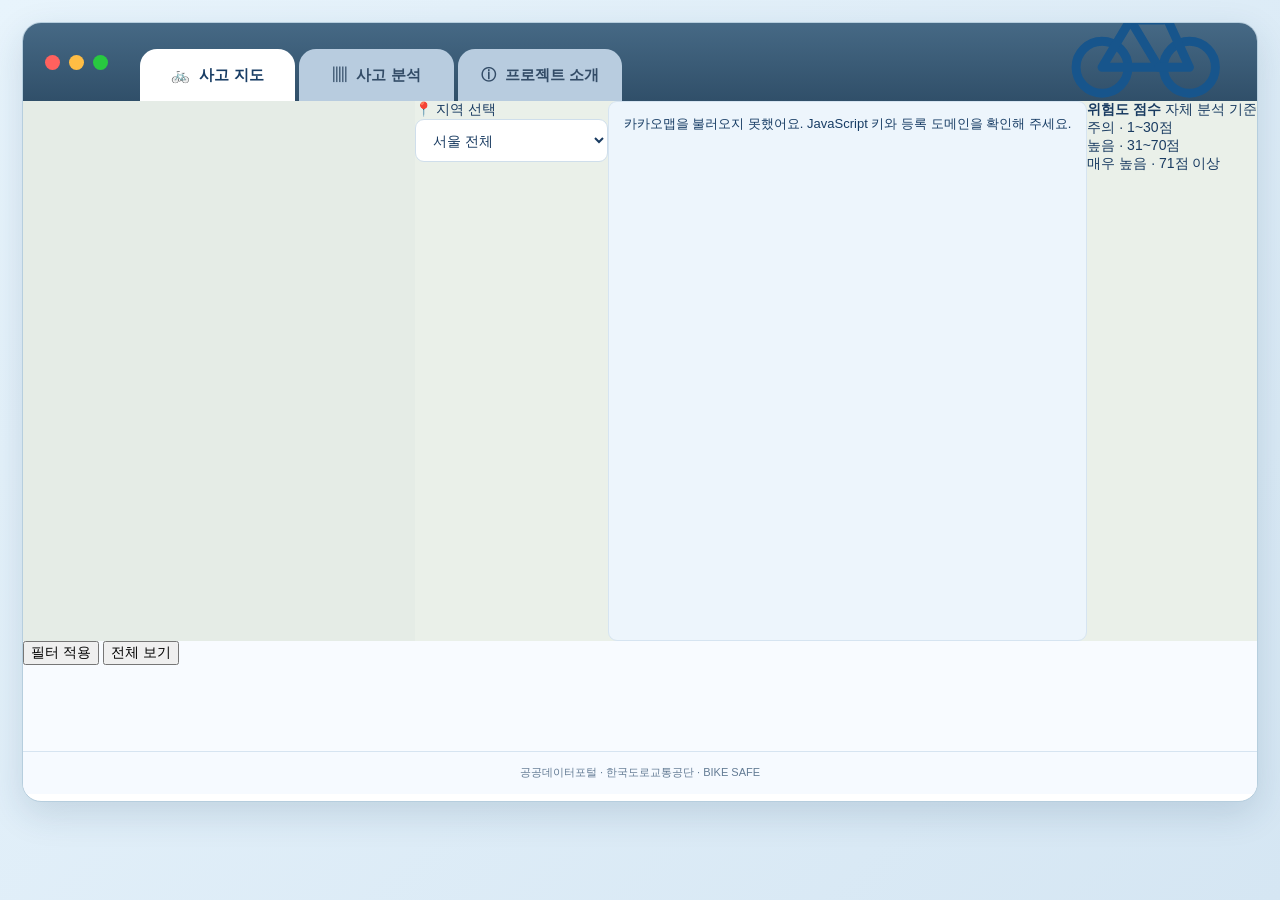
==== commit 022e1c16: "Simplify map dashboard layout" ====
--- a/index.html
+++ b/index.html
@@ -8,275 +8,15 @@
 
   <title>BIKE SAFE | 사고 지도</title>
 
+  <!-- CSS는 이 파일 하나에서만 관리 -->
   <link rel="stylesheet" href="css/style.css">
-
-  <style>
-    /* 메인 지도 전용 배치 */
-
-    .browser-shell {
-      min-height: 0;
-    }
-
-    .browser-bar {
-      height: 74px;
-    }
-
-    .brand-logo {
-      display: flex;
-      align-items: center;
-      gap: 10px;
-    }
-
-    .brand-logo svg {
-      width: 48px;
-      height: 48px;
-      flex-shrink: 0;
-    }
-
-    .browser-brand {
-      background: #f8fbff;
-      color: #183d65;
-      border-radius: 45px 16px 0 45px;
-      padding: 0 23px 0 32px;
-      margin-right: -22px;
-    }
-
-    .brand-name {
-      font-size: 26px;
-    }
-
-    .brand-subtitle {
-      color: #54708c;
-      font-size: 10px;
-    }
-
-    .dashboard-layout {
-      min-height: 720px;
-    }
-
-    .dashboard-sidebar {
-      padding: 22px 18px;
-    }
-
-    .sidebar-block {
-      margin-bottom: 20px;
-    }
-
-    .sidebar-block select {
-      margin-top: 9px;
-    }
-
-    .sidebar-fixed-value {
-      margin-top: 9px;
-      padding: 12px;
-      background: white;
-      border: 1px solid #cfdeeb;
-      border-radius: 9px;
-      color: #183d65;
-      font-weight: 600;
-    }
-
-    .stat-number {
-      font-size: 24px;
-    }
-
-    .map-layout {
-      position: relative;
-      height: 720px;
-      min-height: 720px;
-    }
-
-    #map {
-      width: 100%;
-      height: 720px !important;
-      min-height: 720px;
-    }
-
-    /* 선택한 지역 상세정보는 지도 위에 표시 */
-    .detail-panel {
-      position: absolute;
-      z-index: 20;
-      top: 72px;
-      right: 18px;
-      width: 320px;
-      max-height: 600px;
-      overflow-y: auto;
-      flex: none;
-      border: 1px solid #d5e4f1;
-      border-radius: 15px;
-      background: #ffffff;
-      box-shadow: 0 9px 28px rgba(19, 53, 85, 0.18);
-    }
-
-    .map-layout.active .detail-panel {
-      display: block;
-    }
-
-    .map-overlay-title {
-      position: absolute;
-      z-index: 10;
-      top: 18px;
-      left: 18px;
-      max-width: 350px;
-      padding: 12px 16px;
-      border: 1px solid #d5e4f1;
-      border-radius: 10px;
-      background: rgba(255, 255, 255, 0.96);
-      box-shadow: 0 4px 15px rgba(0, 0, 0, 0.08);
-      pointer-events: none;
-    }
-
-    .map-overlay-title strong {
-      display: block;
-      font-size: 15px;
-      color: #183d65;
-    }
-
-    .map-overlay-title span {
-      display: block;
-      margin-top: 4px;
-      font-size: 11px;
-      color: #637b94;
-    }
-
-    .map-ranking {
-      position: absolute;
-      z-index: 10;
-      left: 18px;
-      bottom: 18px;
-      width: 365px;
-      max-width: calc(100% - 36px);
-      padding: 16px;
-      border-radius: 14px;
-      background: rgba(255, 255, 255, 0.97);
-      box-shadow: 0 7px 24px rgba(17, 55, 88, 0.17);
-    }
-
-    .map-ranking h3 {
-      margin: 0 0 11px;
-      font-size: 17px;
-      color: #183d65;
-    }
-
-    .rank-row {
-      display: grid;
-      grid-template-columns: 24px minmax(0, 1fr) 85px 42px;
-      align-items: center;
-      gap: 8px;
-      margin: 9px 0;
-      font-size: 12px;
-    }
-
-    .rank-position {
-      display: flex;
-      align-items: center;
-      justify-content: center;
-      width: 24px;
-      height: 24px;
-      background: #e9f2fa;
-      color: #183d65;
-      border-radius: 50%;
-      font-weight: 800;
-    }
-
-    .rank-name {
-      overflow: hidden;
-      text-overflow: ellipsis;
-      white-space: nowrap;
-      color: #193b61;
-    }
-
-    .rank-track {
-      height: 10px;
-      overflow: hidden;
-      background: #edf2f7;
-      border-radius: 20px;
-    }
-
-    .rank-fill {
-      height: 100%;
-      background: #ff7454;
-      border-radius: 20px;
-    }
-
-    .rank-score {
-      color: #193b61;
-      text-align: right;
-      font-weight: 700;
-    }
-
-    .map-status {
-      position: absolute;
-      z-index: 12;
-      left: 18px;
-      top: 88px;
-      max-width: 390px;
-      font-size: 12px;
-      line-height: 1.6;
-    }
-
-    .map-status:empty {
-      display: none;
-    }
-
-    .risk-marker {
-      width: 19px;
-      height: 19px;
-      border: 3px solid white;
-      border-radius: 50%;
-      box-shadow: 0 2px 8px rgba(0,0,0,.25);
-      cursor: pointer;
-    }
-
-    .risk-marker:focus-visible {
-      outline: 3px solid #183d65;
-      outline-offset: 3px;
-    }
-
-    .risk-marker.low {
-      background: #ffc84d;
-    }
-
-    .risk-marker.medium {
-      background: #ff963c;
-    }
-
-    .risk-marker.high {
-      background: #ff5757;
-    }
-
-    .sidebar-message {
-      margin-top: 15px;
-      color: #637b94;
-      font-size: 11px;
-      line-height: 1.7;
-    }
-
-    .detail-photo-placeholder {
-      margin-bottom: 13px;
-      padding: 17px 12px;
-      background: #edf5fc;
-      border-radius: 9px;
-      text-align: center;
-      color: #637b94;
-      font-size: 12px;
-    }
-
-    .detail-panel .region-name {
-      font-size: 15px;
-    }
-
-    .detail-panel .year-table {
-      font-size: 11px;
-    }
-  </style>
 </head>
 
-<body>
+<body class="bike-map-page">
 
   <div class="browser-shell">
 
-    <!-- 한 줄로 연결된 브라우저 상단바 -->
+    <!-- 브라우저 상단 탭 -->
     <header class="browser-bar">
 
       <div class="window-controls" aria-hidden="true">
@@ -285,31 +25,33 @@
         <span class="window-dot green"></span>
       </div>
 
-      <nav class="browser-tabs" aria-label="페이지 메뉴">
+      <nav class="browser-tabs" aria-label="페이지 이동">
 
         <a href="index.html"
            class="browser-tab active"
            aria-current="page">
-          <span>🚲</span> 사고 지도
+          <span class="tab-icon">🚲</span>
+          사고 지도
         </a>
 
         <a href="analysis.html"
            class="browser-tab">
-          <span>▥</span> 사고 분석
+          <span class="tab-icon">▥</span>
+          사고 분석
         </a>
 
         <a href="about.html"
            class="browser-tab">
-          <span>ⓘ</span> 프로젝트 소개
+          <span class="tab-icon">ⓘ</span>
+          프로젝트 소개
         </a>
 
       </nav>
 
-      <!-- 오른쪽 BIKE SAFE 로고 -->
+      <!-- BIKE SAFE 로고 -->
       <div class="browser-brand">
         <div class="brand-logo">
 
-          <!-- 직접 제작한 자전거 SVG 아이콘 -->
           <svg xmlns="http://www.w3.org/2000/svg"
                viewBox="0 0 64 64"
                fill="none"
@@ -321,6 +63,7 @@
 
             <circle cx="14" cy="45" r="11"></circle>
             <circle cx="51" cy="45" r="11"></circle>
+
             <path d="M14 45 L26 25 L38 45 L14 45"></path>
             <path d="M38 45 L51 45 L40 21 L34 21"></path>
             <path d="M26 25 L23 19 L18 19"></path>
@@ -328,7 +71,7 @@
             <path d="M38 15 L44 15"></path>
           </svg>
 
-          <div>
+          <div class="brand-text">
             <div class="brand-name">BIKE SAFE</div>
             <div class="brand-subtitle">
               서울 자전거 사고 위험지역 분석기
@@ -340,195 +83,153 @@
 
     </header>
 
-    <main class="workspace dashboard-layout">
-
-      <!-- 왼쪽 통계 패널 -->
-      <aside class="dashboard-sidebar">
-
-        <div class="sidebar-block">
-          <h2 class="filter-heading">📍 지역 선택</h2>
-
-          <label for="district" class="sr-only">
-            서울 자치구
-          </label>
-
-          <select id="district" onchange="applyFilter()">
-            <option value="all">서울 전체</option>
-            <option value="680">강남구</option>
-            <option value="740">강동구</option>
-            <option value="305">강북구</option>
-            <option value="500">강서구</option>
-            <option value="620">관악구</option>
-            <option value="215">광진구</option>
-            <option value="530">구로구</option>
-            <option value="545">금천구</option>
-            <option value="350">노원구</option>
-            <option value="320">도봉구</option>
-            <option value="230">동대문구</option>
-            <option value="590">동작구</option>
-            <option value="440">마포구</option>
-            <option value="410">서대문구</option>
-            <option value="650">서초구</option>
-            <option value="200">성동구</option>
-            <option value="290">성북구</option>
-            <option value="710">송파구</option>
-            <option value="470">양천구</option>
-            <option value="560">영등포구</option>
-            <option value="170">용산구</option>
-            <option value="380">은평구</option>
-            <option value="110">종로구</option>
-            <option value="140">중구</option>
-            <option value="260">중랑구</option>
-          </select>
-        </div>
-
-        <div class="sidebar-block">
-          <h2 class="filter-heading">▦ 데이터 연도</h2>
-          <div class="sidebar-fixed-value">
-            2021 ~ 2023년 (통합)
-          </div>
-        </div>
-
-        <div class="stats-list">
-
-          <div class="stat-card">
-            <div class="stat-icon red">📍</div>
-            <div>
-              <div class="stat-label">사고다발지역 수</div>
-              <div class="stat-number">
-                <span id="spotCount">--</span>
-                <span class="stat-unit">곳</span>
-              </div>
-            </div>
-          </div>
-
-          <div class="stat-card">
-            <div class="stat-icon">▥</div>
-            <div>
-              <div class="stat-label">사고 건수</div>
-              <div class="stat-number">
-                <span id="accidentCount">--</span>
-                <span class="stat-unit">건</span>
-              </div>
-            </div>
-          </div>
-
-          <div class="stat-card">
-            <div class="stat-icon green">♙</div>
-            <div>
-              <div class="stat-label">사상자 수</div>
-              <div class="stat-number">
-                <span id="casualtyCount">--</span>
-                <span class="stat-unit">명</span>
-              </div>
-            </div>
-          </div>
-
-        </div>
-
-        <div class="risk-legend">
-          <h2 class="filter-heading">▣ 위험도 점수</h2>
-
-          <div class="legend-items">
-            <div class="legend-item">
-              <span class="legend-dot yellow"></span>
-              주의
-            </div>
-            <div class="legend-item">
-              <span class="legend-dot orange"></span>
-              높음
-            </div>
-            <div class="legend-item">
-              <span class="legend-dot red"></span>
-              매우 높음
-            </div>
-          </div>
-
-          <div class="legend-items">
-            <div class="legend-item">1~30점</div>
-            <div class="legend-item">31~70점</div>
-            <div class="legend-item">71점 이상</div>
-          </div>
-
-          <p class="legend-note">
-            과제용 자체 위험도 기준
-          </p>
-        </div>
-
-        <p id="currentRegion" class="sidebar-message">
-          현재 표시: 서울 전체 · 2021~2023년
-        </p>
-
-        <button class="button button-outline"
-                style="width:100%; margin-top:12px"
-                onclick="resetFilter()">
-          서울 전체 보기
-        </button>
-
-        <p class="sidebar-message">
-          사고다발지역 데이터 기준이며,
-          모든 자전거 사고를 포함하지는 않아요.
-        </p>
-
-        <!-- 기존 JS 호환용 버튼 -->
-        <button id="filterButton" hidden
-                onclick="applyFilter()">적용</button>
-        <button id="resetButton" hidden
-                onclick="resetFilter()">초기화</button>
-
-      </aside>
-
-      <!-- 오른쪽 지도 -->
+    <!-- 지도 메인 화면 -->
+    <main class="workspace map-workspace">
+
       <section class="dashboard-map-area">
 
         <div id="mapLayout" class="map-layout">
 
+          <!-- 카카오 지도 -->
           <div id="map"
                aria-label="서울 자전거 사고다발지역 지도">
           </div>
 
-          <div class="map-overlay-title">
-            <strong>서울 자전거 사고 위험지도</strong>
-            <span>2021~2023년 사고다발지역 통합</span>
-          </div>
-
-          <div id="status"
-               class="status map-status"
-               role="status">
-            사고지역 데이터 불러오는 중...
-          </div>
-
-          <!-- 마커 클릭 시 뜨는 상세정보 -->
-          <aside id="detailPanel" class="detail-panel">
+          <!-- 클릭할 때만 열리는 왼쪽 상세정보 -->
+          <aside id="detailPanel"
+                 class="detail-panel"
+                 aria-label="사고지역 상세정보">
 
             <div class="panel-header">
-              <h3 class="panel-title">
+
+              <h2 class="panel-title">
                 사고지역 상세정보
-              </h3>
-
-              <button class="close-button"
+              </h2>
+
+              <button type="button"
+                      class="close-button"
                       onclick="closeDetailPanel()"
                       aria-label="상세정보 닫기">
                 &times;
               </button>
+
             </div>
 
             <div id="detailContent"></div>
-
           </aside>
 
-          <!-- 지도 위 TOP 5 -->
-          <div class="map-ranking">
-            <h3>주요 위험지역 TOP 5</h3>
-
-            <div id="mapRankingContent">
-              데이터를 불러오는 중...
-            </div>
+          <!-- 오른쪽 위 지역 선택 -->
+          <div class="floating-filter">
+
+            <label for="district">
+              <span aria-hidden="true">📍</span>
+              지역 선택
+            </label>
+
+            <select id="district"
+                    onchange="applyFilter()">
+
+              <option value="all">서울 전체</option>
+              <option value="680">강남구</option>
+              <option value="740">강동구</option>
+              <option value="305">강북구</option>
+              <option value="500">강서구</option>
+              <option value="620">관악구</option>
+              <option value="215">광진구</option>
+              <option value="530">구로구</option>
+              <option value="545">금천구</option>
+              <option value="350">노원구</option>
+              <option value="320">도봉구</option>
+              <option value="230">동대문구</option>
+              <option value="590">동작구</option>
+              <option value="440">마포구</option>
+              <option value="410">서대문구</option>
+              <option value="650">서초구</option>
+              <option value="200">성동구</option>
+              <option value="290">성북구</option>
+              <option value="710">송파구</option>
+              <option value="470">양천구</option>
+              <option value="560">영등포구</option>
+              <option value="170">용산구</option>
+              <option value="380">은평구</option>
+              <option value="110">종로구</option>
+              <option value="140">중구</option>
+              <option value="260">중랑구</option>
+
+            </select>
+
+          </div>
+
+          <!-- 데이터 조회 상태 -->
+          <div id="status"
+               class="status map-status"
+               role="status">
+            사고지역 데이터를 불러오는 중...
+          </div>
+
+          <!-- 지도 하단 얇은 위험도 범례 -->
+          <div class="risk-legend-bar"
+               aria-label="위험도 점수 범례">
+
+            <div class="legend-heading">
+              <strong>위험도 점수</strong>
+              <span>자체 분석 기준</span>
+            </div>
+
+            <div class="legend-scale">
+
+              <div class="legend-segment">
+                <span class="legend-segment-label">
+                  주의 · 1~30점
+                </span>
+                <span class="legend-line low"></span>
+              </div>
+
+              <div class="legend-segment">
+                <span class="legend-segment-label">
+                  높음 · 31~70점
+                </span>
+                <span class="legend-line medium"></span>
+              </div>
+
+              <div class="legend-segment">
+                <span class="legend-segment-label">
+                  매우 높음 · 71점 이상
+                </span>
+                <span class="legend-line high"></span>
+              </div>
+
+            </div>
+
           </div>
 
         </div>
 
       </section>
+
+      <!--
+        기존 map.js가 사용하는 요소.
+        화면에는 표시하지 않지만
+        데이터 계산 기능은 유지해.
+      -->
+      <div class="data-only" aria-hidden="true">
+
+        <span id="spotCount"></span>
+        <span id="accidentCount"></span>
+        <span id="casualtyCount"></span>
+        <span id="currentRegion"></span>
+
+        <div id="mapRankingContent"></div>
+
+        <button id="filterButton" type="button">
+          필터 적용
+        </button>
+
+        <button id="resetButton" type="button">
+          전체 보기
+        </button>
+
+      </div>
 
     </main>
 
@@ -538,10 +239,10 @@
 
   </div>
 
-  <!-- 카카오맵 SDK: 본인 키로 변경 -->
+  <!-- 카카오맵 JavaScript 키만 변경 -->
   <script src="https://dapi.kakao.com/v2/maps/sdk.js?appkey=aaf0869a7864218624db2f9072c41ddc"></script>
 
-  <!-- 지도 JavaScript -->
+  <!-- 기존 지도 기능 사용 -->
   <script src="js/map.js"></script>
 
 </body>
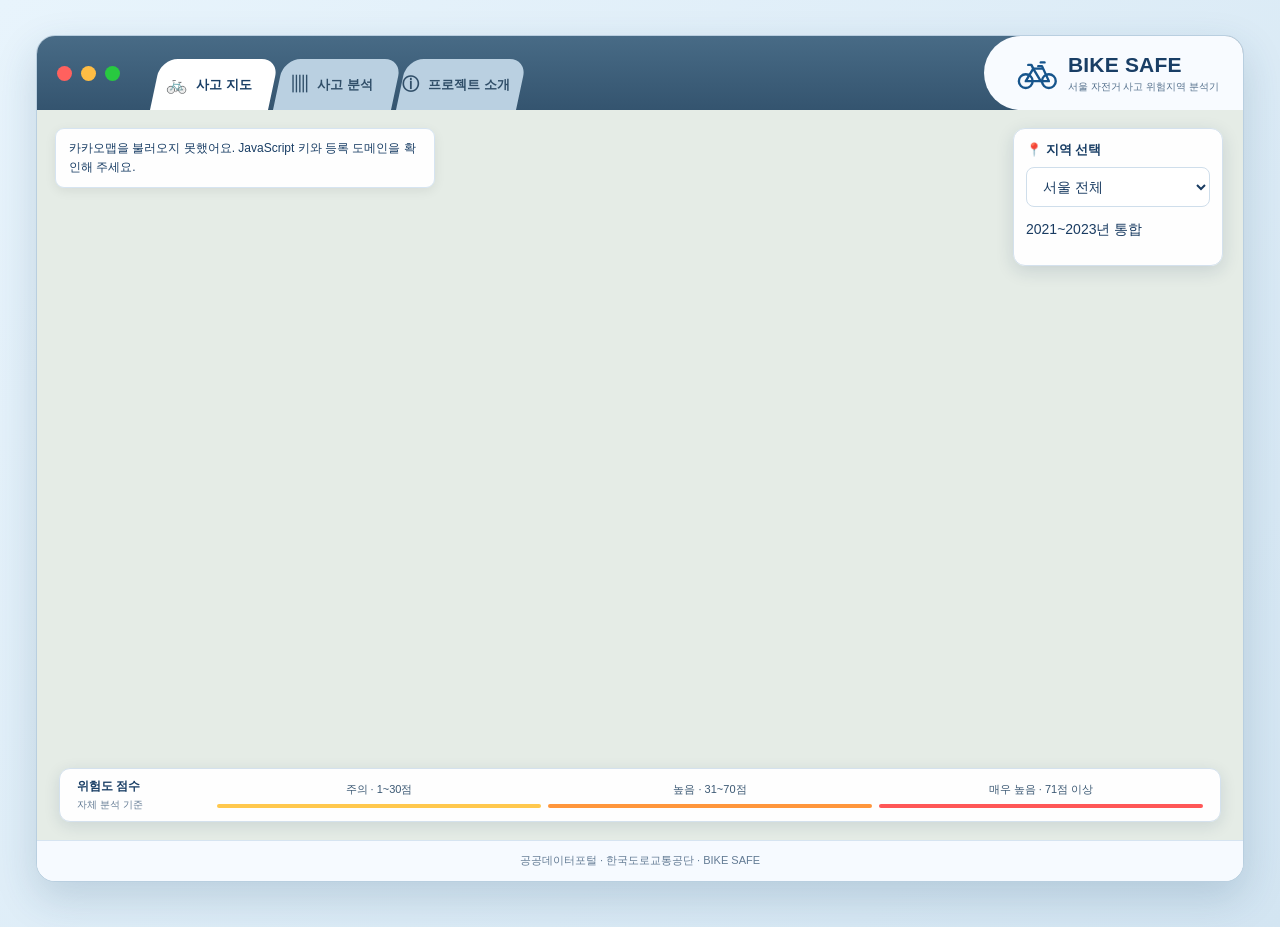
==== commit 75575242: "Fix BIKE SAFE map HTML" ====
--- a/index.html
+++ b/index.html
@@ -3,12 +3,10 @@
 <html lang="ko">
 <head>
   <meta charset="UTF-8">
-  <meta name="viewport"
-        content="width=device-width, initial-scale=1.0">
-
+  <meta name="viewport" content="width=device-width, initial-scale=1.0">
   <title>BIKE SAFE | 사고 지도</title>
 
-  <!-- CSS는 이 파일 하나에서만 관리 -->
+  <!-- 디자인은 style.css에서만 관리 -->
   <link rel="stylesheet" href="css/style.css">
 </head>
 
@@ -16,7 +14,7 @@
 
   <div class="browser-shell">
 
-    <!-- 브라우저 상단 탭 -->
+    <!-- 브라우저 상단 -->
     <header class="browser-bar">
 
       <div class="window-controls" aria-hidden="true">
@@ -25,7 +23,8 @@
         <span class="window-dot green"></span>
       </div>
 
-      <nav class="browser-tabs" aria-label="페이지 이동">
+      <!-- 연결형 페이지 탭 -->
+      <nav class="browser-tabs" aria-label="페이지 메뉴">
 
         <a href="index.html"
            class="browser-tab active"
@@ -34,41 +33,42 @@
           사고 지도
         </a>
 
-        <a href="analysis.html"
-           class="browser-tab">
+        <a href="analysis.html" class="browser-tab">
           <span class="tab-icon">▥</span>
           사고 분석
         </a>
 
-        <a href="about.html"
-           class="browser-tab">
+        <a href="about.html" class="browser-tab">
           <span class="tab-icon">ⓘ</span>
           프로젝트 소개
         </a>
 
       </nav>
 
-      <!-- BIKE SAFE 로고 -->
+      <!-- 오른쪽 로고 -->
       <div class="browser-brand">
+
         <div class="brand-logo">
 
-          <svg xmlns="http://www.w3.org/2000/svg"
-               viewBox="0 0 64 64"
-               fill="none"
-               stroke="#17558c"
-               stroke-width="3.8"
-               stroke-linecap="round"
-               stroke-linejoin="round"
-               aria-hidden="true">
-
-            <circle cx="14" cy="45" r="11"></circle>
-            <circle cx="51" cy="45" r="11"></circle>
-
-            <path d="M14 45 L26 25 L38 45 L14 45"></path>
-            <path d="M38 45 L51 45 L40 21 L34 21"></path>
-            <path d="M26 25 L23 19 L18 19"></path>
-            <path d="M26 25 L40 25"></path>
-            <path d="M38 15 L44 15"></path>
+          <svg
+            class="bike-logo-icon"
+            xmlns="http://www.w3.org/2000/svg"
+            viewBox="0 0 64 64"
+            fill="none"
+            stroke="#17558c"
+            stroke-width="3.8"
+            stroke-linecap="round"
+            stroke-linejoin="round"
+            aria-hidden="true">
+
+            <circle cx="14" cy="45" r="11"/>
+            <circle cx="51" cy="45" r="11"/>
+            <path d="M14 45 L26 25 L38 45 L14 45"/>
+            <path d="M38 45 L51 45 L40 21 L34 21"/>
+            <path d="M26 25 L23 19 L18 19"/>
+            <path d="M26 25 L40 25"/>
+            <path d="M38 15 L44 15"/>
+
           </svg>
 
           <div class="brand-text">
@@ -79,140 +79,140 @@
           </div>
 
         </div>
+
       </div>
 
     </header>
 
-    <!-- 지도 메인 화면 -->
+    <!-- 메인 지도 -->
     <main class="workspace map-workspace">
 
-      <section class="dashboard-map-area">
-
-        <div id="mapLayout" class="map-layout">
-
-          <!-- 카카오 지도 -->
-          <div id="map"
-               aria-label="서울 자전거 사고다발지역 지도">
-          </div>
-
-          <!-- 클릭할 때만 열리는 왼쪽 상세정보 -->
-          <aside id="detailPanel"
-                 class="detail-panel"
-                 aria-label="사고지역 상세정보">
-
-            <div class="panel-header">
-
-              <h2 class="panel-title">
-                사고지역 상세정보
-              </h2>
-
-              <button type="button"
-                      class="close-button"
-                      onclick="closeDetailPanel()"
-                      aria-label="상세정보 닫기">
-                &times;
-              </button>
-
-            </div>
-
-            <div id="detailContent"></div>
-          </aside>
-
-          <!-- 오른쪽 위 지역 선택 -->
-          <div class="floating-filter">
-
-            <label for="district">
-              <span aria-hidden="true">📍</span>
-              지역 선택
-            </label>
-
-            <select id="district"
-                    onchange="applyFilter()">
-
-              <option value="all">서울 전체</option>
-              <option value="680">강남구</option>
-              <option value="740">강동구</option>
-              <option value="305">강북구</option>
-              <option value="500">강서구</option>
-              <option value="620">관악구</option>
-              <option value="215">광진구</option>
-              <option value="530">구로구</option>
-              <option value="545">금천구</option>
-              <option value="350">노원구</option>
-              <option value="320">도봉구</option>
-              <option value="230">동대문구</option>
-              <option value="590">동작구</option>
-              <option value="440">마포구</option>
-              <option value="410">서대문구</option>
-              <option value="650">서초구</option>
-              <option value="200">성동구</option>
-              <option value="290">성북구</option>
-              <option value="710">송파구</option>
-              <option value="470">양천구</option>
-              <option value="560">영등포구</option>
-              <option value="170">용산구</option>
-              <option value="380">은평구</option>
-              <option value="110">종로구</option>
-              <option value="140">중구</option>
-              <option value="260">중랑구</option>
-
-            </select>
-
-          </div>
-
-          <!-- 데이터 조회 상태 -->
-          <div id="status"
-               class="status map-status"
-               role="status">
-            사고지역 데이터를 불러오는 중...
-          </div>
-
-          <!-- 지도 하단 얇은 위험도 범례 -->
-          <div class="risk-legend-bar"
-               aria-label="위험도 점수 범례">
-
-            <div class="legend-heading">
-              <strong>위험도 점수</strong>
-              <span>자체 분석 기준</span>
-            </div>
-
-            <div class="legend-scale">
-
-              <div class="legend-segment">
-                <span class="legend-segment-label">
-                  주의 · 1~30점
-                </span>
-                <span class="legend-line low"></span>
-              </div>
-
-              <div class="legend-segment">
-                <span class="legend-segment-label">
-                  높음 · 31~70점
-                </span>
-                <span class="legend-line medium"></span>
-              </div>
-
-              <div class="legend-segment">
-                <span class="legend-segment-label">
-                  매우 높음 · 71점 이상
-                </span>
-                <span class="legend-line high"></span>
-              </div>
-
-            </div>
-
-          </div>
-
-        </div>
-
-      </section>
+      <div id="mapLayout" class="map-layout">
+
+        <!-- 카카오맵 -->
+        <div id="map"
+             aria-label="서울 자전거 사고다발지역 지도">
+        </div>
+
+        <!-- 마커 클릭 시 나타나는 왼쪽 패널 -->
+        <aside id="detailPanel"
+               class="detail-panel"
+               aria-label="사고지역 상세정보">
+
+          <div class="panel-header">
+
+            <h2 class="panel-title">
+              사고지역 상세정보
+            </h2>
+
+            <button
+              type="button"
+              class="close-button"
+              onclick="closeDetailPanel()"
+              aria-label="상세정보 닫기">
+              &times;
+            </button>
+
+          </div>
+
+          <div id="detailContent"></div>
+
+        </aside>
+
+        <!-- 오른쪽 위 지역 선택 -->
+        <div class="floating-filter">
+
+          <label for="district">
+            <span aria-hidden="true">📍</span>
+            지역 선택
+          </label>
+
+          <select id="district" onchange="applyFilter()">
+
+            <option value="all">서울 전체</option>
+            <option value="680">강남구</option>
+            <option value="740">강동구</option>
+            <option value="305">강북구</option>
+            <option value="500">강서구</option>
+            <option value="620">관악구</option>
+            <option value="215">광진구</option>
+            <option value="530">구로구</option>
+            <option value="545">금천구</option>
+            <option value="350">노원구</option>
+            <option value="320">도봉구</option>
+            <option value="230">동대문구</option>
+            <option value="590">동작구</option>
+            <option value="440">마포구</option>
+            <option value="410">서대문구</option>
+            <option value="650">서초구</option>
+            <option value="200">성동구</option>
+            <option value="290">성북구</option>
+            <option value="710">송파구</option>
+            <option value="470">양천구</option>
+            <option value="560">영등포구</option>
+            <option value="170">용산구</option>
+            <option value="380">은평구</option>
+            <option value="110">종로구</option>
+            <option value="140">중구</option>
+            <option value="260">중랑구</option>
+
+          </select>
+
+          <p class="filter-caption">
+            2021~2023년 통합
+          </p>
+
+        </div>
+
+        <!-- 데이터 조회 상태 -->
+        <div id="status"
+             class="status map-status"
+             role="status">
+          사고지역 정보를 불러오고 있어요.
+        </div>
+
+        <!-- 하단 얇은 위험도 범례 -->
+        <div class="risk-legend-bar">
+
+          <div class="legend-heading">
+            <strong>위험도 점수</strong>
+            <span>자체 분석 기준</span>
+          </div>
+
+          <div class="legend-scale">
+
+            <div class="legend-segment">
+              <span class="legend-segment-label">
+                주의 · 1~30점
+              </span>
+              <span class="legend-line low"></span>
+            </div>
+
+            <div class="legend-segment">
+              <span class="legend-segment-label">
+                높음 · 31~70점
+              </span>
+              <span class="legend-line medium"></span>
+            </div>
+
+            <div class="legend-segment">
+              <span class="legend-segment-label">
+                매우 높음 · 71점 이상
+              </span>
+              <span class="legend-line high"></span>
+            </div>
+
+          </div>
+
+        </div>
+
+      </div>
 
       <!--
-        기존 map.js가 사용하는 요소.
-        화면에는 표시하지 않지만
-        데이터 계산 기능은 유지해.
+        기존 map.js 호환용 요소.
+        화면에는 절대로 나타나지 않도록 hidden 처리.
       -->
-      <div class="data-only" aria-hidden="true">
+      <div class="data-only" hidden aria-hidden="true">
 
         <span id="spotCount"></span>
         <span id="accidentCount"></span>
@@ -239,10 +239,10 @@
 
   </div>
 
-  <!-- 카카오맵 JavaScript 키만 변경 -->
+  <!-- 기존 카카오 JavaScript 키 입력 -->
   <script src="https://dapi.kakao.com/v2/maps/sdk.js?appkey=aaf0869a7864218624db2f9072c41ddc"></script>
 
-  <!-- 기존 지도 기능 사용 -->
+  <!-- 기존 JavaScript 유지 -->
   <script src="js/map.js"></script>
 
 </body>
--- a/css/style.css
+++ b/css/style.css
@@ -1,15 +1,14 @@
 
-/* =========================================
-   BIKE SAFE
-   브라우저형 교통안전 대시보드 디자인
-   ========================================= */
+/* ==========================================
+   BIKE SAFE 공통 디자인
+   CSS는 이 파일 한 곳에서만 관리
+   ========================================== */
 
 :root {
-  --navy: #183d65;
-  --navy-dark: #294d6a;
+  --navy: #193e65;
+  --navy-dark: #345572;
   --blue: #2463a0;
-  --light-blue: #eaf4fd;
-  --background: #e4f0f8;
+  --background: #deedf7;
   --surface: #ffffff;
   --text: #193b61;
   --muted: #637b94;
@@ -18,7 +17,6 @@
   --orange: #ff963c;
   --yellow: #ffc84d;
   --green: #35c98c;
-  --shadow: 0 12px 35px rgba(28, 68, 104, 0.15);
 }
 
 * {
@@ -26,15 +24,18 @@
 }
 
 html {
-  min-width: 1000px;
+  min-width: 1050px;
 }
 
 body {
   margin: 0;
-  padding: 22px;
+  padding: 35px 6vw 45px;
   min-height: 100vh;
-  background:
-    linear-gradient(135deg, #e8f4fc, #d5e6f3);
+  background: linear-gradient(
+    135deg,
+    #e8f4fc,
+    #d3e5f2
+  );
   color: var(--text);
   font-family:
     "Pretendard",
@@ -51,62 +52,64 @@
   font: inherit;
 }
 
-button,
-a,
-select {
-  -webkit-tap-highlight-color: transparent;
-}
-
 a {
+  color: inherit;
   text-decoration: none;
-  color: inherit;
 }
 
 button {
   cursor: pointer;
 }
 
-button:disabled {
-  opacity: 0.55;
+button:disabled,
+select:disabled {
+  opacity: 0.6;
   cursor: not-allowed;
 }
 
-/* =========================================
-   1. 브라우저 전체 프레임
-   ========================================= */
+.data-only {
+  display: none !important;
+}
+
+/* ==========================================
+   1. 브라우저 창 프레임
+   ========================================== */
 
 .browser-shell {
+  max-width: 1500px;
   width: 100%;
-  max-width: 1600px;
-  min-height: 780px;
   margin: 0 auto;
   overflow: hidden;
-  background: var(--surface);
-  border: 1px solid #b6cede;
+  border: 1px solid #b9cfe0;
   border-radius: 19px;
-  box-shadow: var(--shadow);
-}
-
-/* =========================================
-   2. 얇은 브라우저 탭바
-   ========================================= */
+  background: white;
+  box-shadow:
+    0 16px 42px rgba(30, 70, 105, 0.18);
+}
+
+/* ==========================================
+   2. 브라우저 탭바
+   ========================================== */
 
 .browser-bar {
-  height: 78px;
   display: flex;
   align-items: flex-end;
-  gap: 8px;
-  padding: 0 22px;
-  background:
-    linear-gradient(180deg, #466985, #304f69);
+  height: 74px;
+  padding: 0 20px;
+  gap: 0;
+  background: linear-gradient(
+    180deg,
+    #486b86,
+    #34546f
+  );
 }
 
 .window-controls {
+  display: flex;
+  flex-shrink: 0;
   align-self: center;
-  display: flex;
   gap: 9px;
   margin-right: 24px;
-  flex-shrink: 0;
 }
 
 .window-dot {
@@ -127,130 +130,522 @@
   background: #28c940;
 }
 
-/* 페이지 전환 탭 */
+/* 연결된 브라우저 탭 */
 
 .browser-tabs {
   display: flex;
   align-items: flex-end;
+  gap: 0;
   height: 100%;
-  gap: 4px;
+  padding: 0;
+  margin: 0;
+  background: transparent;
 }
 
 .browser-tab {
+  position: relative;
+  isolation: isolate;
   display: flex;
   align-items: center;
   justify-content: center;
   gap: 9px;
   min-width: 155px;
-  height: 52px;
-  padding: 0 23px;
+  height: 51px;
+  margin-right: -7px;
+  padding: 0 21px;
+  background: transparent;
+  color: #304e68;
+  font-size: 14px;
+  font-weight: 700;
+  white-space: nowrap;
+  z-index: 1;
+}
+
+.browser-tab::before {
+  position: absolute;
+  content: "";
+  z-index: -1;
+  inset: 0 6px 0 6px;
+  background: #bad0e1;
   border-radius: 17px 17px 0 0;
-  background: #b8ccdf;
-  color: #334c67;
-  font-size: 15px;
-  font-weight: 650;
-  transition:
-    background 0.2s,
-    color 0.2s;
-}
-
-.browser-tab:hover {
-  background: #d5e3ef;
+  transform: skewX(-12deg);
+  transform-origin: bottom center;
+}
+
+.browser-tab:hover::before {
+  background: #d9e7f2;
 }
 
 .browser-tab.active {
-  position: relative;
-  z-index: 1;
+  z-index: 3;
+  color: #193e65;
+}
+
+.browser-tab.active::before {
   background: #ffffff;
-  color: var(--navy);
-}
-
-/* 브라우저 상단 오른쪽 로고 */
+}
+
+.browser-tab.active:hover::before {
+  background: #ffffff;
+}
+
+.browser-tab:focus-visible {
+  outline: 2px solid white;
+  outline-offset: -3px;
+}
+
+.tab-icon {
+  font-size: 17px;
+  line-height: 1;
+}
+
+/* ==========================================
+   3. 오른쪽 BIKE SAFE 로고
+   ========================================== */
 
 .browser-brand {
   display: flex;
   align-items: center;
-  justify-content: flex-end;
-  gap: 12px;
+  justify-content: center;
   align-self: stretch;
+  flex-shrink: 0;
   margin-left: auto;
-  padding: 0 15px 0 25px;
-  color: white;
-  white-space: nowrap;
-}
-
-.brand-icon {
-  font-size: 37px;
-  line-height: 1;
+  margin-right: -20px;
+  padding: 0 24px 0 33px;
+  border-radius: 48px 17px 0 48px;
+  background: #f8fbff;
+  color: var(--navy);
+}
+
+.brand-logo {
+  display: flex;
+  align-items: center;
+  gap: 11px;
+}
+
+.brand-logo svg {
+  width: 48px;
+  height: 48px;
+  flex-shrink: 0;
 }
 
 .brand-name {
   font-size: 26px;
   font-weight: 850;
-  letter-spacing: 0.3px;
+  white-space: nowrap;
+  letter-spacing: 0.2px;
 }
 
 .brand-subtitle {
   margin-top: 3px;
+  color: #54708c;
   font-size: 10px;
-  color: #d4e6f6;
-}
-
-/* =========================================
-   3. 공통 본문
-   ========================================= */
+  white-space: nowrap;
+}
+
+/* ==========================================
+   4. 메인 작업 영역
+   ========================================== */
 
 .workspace {
-  min-height: 650px;
   background: #f8fbff;
-}
-
-.page-content {
-  padding: 26px;
-}
-
-.page-heading {
+  min-height: 620px;
+}
+
+.map-workspace {
+  position: relative;
+  min-height: 0;
+  background: #eaf0e9;
+}
+
+.dashboard-map-area {
+  position: relative;
+  width: 100%;
+  min-width: 0;
+}
+
+.map-layout {
+  position: relative;
+  display: flex;
+  align-items: stretch;
+  width: 100%;
+  height: 730px;
+  overflow: hidden;
+}
+
+#map {
+  display: block;
+  flex: 1 1 auto;
+  width: 100%;
+  min-width: 0;
+  height: 730px;
+  background: #e5ece6;
+}
+
+/* ==========================================
+   5. 왼쪽 사고 상세정보 패널
+   기본 숨김, 마커 클릭 시 표시
+   지도 위를 덮는 방식
+   ========================================== */
+
+.detail-panel {
+  display: none;
+  position: absolute;
+  top: 0;
+  left: 0;
+  bottom: 0;
+  z-index: 30;
+  width: 350px;
+  padding: 20px;
+  overflow-y: auto;
+  border: 0;
+  border-right: 1px solid var(--border);
+  background: #ffffff;
+  box-shadow:
+    5px 0 19px rgba(21, 56, 88, 0.12);
+}
+
+.map-layout.active .detail-panel {
+  display: block;
+}
+
+.panel-header {
+  position: sticky;
+  top: -20px;
+  z-index: 2;
   display: flex;
   align-items: center;
   justify-content: space-between;
+  gap: 10px;
+  margin-bottom: 16px;
+  padding: 10px 0 14px;
+  background: white;
+}
+
+.panel-title {
+  margin: 0;
+  color: var(--navy);
+  font-size: 17px;
+}
+
+.close-button {
+  width: 32px;
+  height: 32px;
+  flex-shrink: 0;
+  border: none;
+  border-radius: 8px;
+  background: #edf4fa;
+  color: var(--muted);
+  font-size: 23px;
+  line-height: 1;
+}
+
+.close-button:hover {
+  background: #dceaf5;
+}
+
+.region-name {
+  margin: 8px 0 17px;
+  color: var(--navy);
+  font-size: 17px;
+  font-weight: 800;
+  line-height: 1.5;
+}
+
+.detail-row {
+  display: flex;
+  justify-content: space-between;
+  align-items: center;
+  gap: 12px;
+  padding: 12px 0;
+  border-bottom: 1px solid #e8eff6;
+}
+
+.detail-label {
+  color: var(--muted);
+  font-size: 13px;
+}
+
+.detail-value {
+  color: var(--navy);
+  font-weight: 750;
+}
+
+/* ==========================================
+   6. 연도별 표
+   ========================================== */
+
+.year-heading {
+  margin: 22px 0 10px;
+  color: var(--navy);
+  font-size: 15px;
+}
+
+.year-table {
+  width: 100%;
+  border-collapse: collapse;
+  font-size: 11px;
+}
+
+.year-table th,
+.year-table td {
+  padding: 12px 5px;
+  border-bottom: 1px solid var(--border);
+  text-align: center;
+}
+
+.year-table th {
+  background: #edf5fc;
+  color: var(--navy);
+}
+
+.year-table tfoot {
+  background: #f2f6fa;
+  font-weight: 700;
+}
+
+.year-note {
+  margin-top: 12px;
+  color: var(--muted);
+  font-size: 11px;
+  line-height: 1.7;
+}
+
+.score-box {
+  margin-top: 20px;
+  padding: 17px;
+  border-radius: 11px;
+  background: #fff0f0;
+  color: #c03945;
+  text-align: center;
+}
+
+.score-number {
+  display: block;
+  margin-top: 8px;
+  font-size: 29px;
+}
+
+.score-caption {
+  color: var(--muted);
+  font-size: 12px;
+  line-height: 1.7;
+}
+
+/* ==========================================
+   7. 지도 위 오른쪽 지역 필터
+   ========================================== */
+
+.floating-filter {
+  position: absolute;
+  z-index: 20;
+  top: 18px;
+  right: 20px;
+  width: 210px;
+  padding: 12px;
+  border: 1px solid #d4e1ed;
+  border-radius: 12px;
+  background: rgba(255, 255, 255, 0.97);
+  box-shadow:
+    0 5px 18px rgba(19, 53, 85, 0.14);
+}
+
+.floating-filter label {
+  display: block;
+  margin-bottom: 8px;
+  color: var(--navy);
+  font-size: 13px;
+  font-weight: 800;
+}
+
+select {
+  width: 100%;
+  min-height: 40px;
+  padding: 0 12px;
+  border: 1px solid #cfdeeb;
+  border-radius: 8px;
+  background: white;
+  color: var(--text);
+  outline: none;
+  cursor: pointer;
+}
+
+select:focus {
+  border-color: #478aca;
+  box-shadow:
+    0 0 0 3px rgba(71, 138, 202, 0.12);
+}
+
+/* ==========================================
+   8. 조회 상태
+   ========================================== */
+
+.status,
+.analysis-status {
+  padding: 10px 13px;
+  border: 1px solid var(--border);
+  border-radius: 9px;
+  background: rgba(255, 255, 255, 0.96);
+  color: var(--navy);
+  font-size: 12px;
+  line-height: 1.6;
+}
+
+.map-status {
+  position: absolute;
+  z-index: 12;
+  top: 18px;
+  left: 18px;
+  width: fit-content;
+  max-width: 380px;
+  box-shadow:
+    0 3px 12px rgba(0, 0, 0, 0.07);
+}
+
+.map-layout.active .map-status {
+  display: none;
+}
+
+/* ==========================================
+   9. 지도 하단 얇은 위험도 범례
+   ========================================== */
+
+.risk-legend-bar {
+  position: absolute;
+  z-index: 15;
+  left: 22px;
+  right: 22px;
+  bottom: 18px;
+  display: flex;
+  align-items: center;
   gap: 20px;
-  margin-bottom: 20px;
-}
-
-.page-title {
-  margin: 0;
-  color: var(--navy);
-  font-size: 25px;
-  font-weight: 800;
-}
-
-.page-subtitle {
-  margin: 6px 0 0;
-  color: var(--muted);
-  font-size: 13px;
-}
-
-.section-title {
-  margin: 0 0 17px;
-  font-size: 19px;
-  font-weight: 800;
-  color: var(--navy);
-}
-
-/* 이전 페이지 코드도 정상 표시 */
+  min-height: 48px;
+  padding: 9px 17px;
+  border: 1px solid #d4e1ed;
+  border-radius: 11px;
+  background: rgba(255, 255, 255, 0.96);
+  box-shadow:
+    0 4px 16px rgba(19, 53, 85, 0.12);
+  pointer-events: none;
+}
+
+.legend-heading {
+  display: flex;
+  flex-direction: column;
+  flex: 0 0 120px;
+  gap: 3px;
+}
+
+.legend-heading strong {
+  color: var(--navy);
+  font-size: 12px;
+}
+
+.legend-heading span {
+  color: var(--muted);
+  font-size: 10px;
+}
+
+.legend-scale {
+  display: grid;
+  grid-template-columns: repeat(3, minmax(0, 1fr));
+  flex: 1;
+  gap: 7px;
+  min-width: 0;
+}
+
+.legend-segment {
+  display: flex;
+  flex-direction: column;
+  gap: 7px;
+}
+
+.legend-segment-label {
+  color: #3b5873;
+  font-size: 11px;
+  text-align: center;
+  white-space: nowrap;
+}
+
+.legend-line {
+  display: block;
+  width: 100%;
+  height: 4px;
+  border-radius: 20px;
+}
+
+.legend-line.low {
+  background: var(--yellow);
+}
+
+.legend-line.medium {
+  background: var(--orange);
+}
+
+.legend-line.high {
+  background: var(--red);
+}
+
+/* 패널이 열려도 범례는 지도 위에 유지 */
+.map-layout.active .risk-legend-bar {
+  left: 372px;
+}
+
+/* ==========================================
+   10. 지도 사고 마커
+   ========================================== */
+
+.risk-marker {
+  display: block;
+  width: 19px;
+  height: 19px;
+  padding: 0;
+  border: 3px solid white;
+  border-radius: 50%;
+  box-shadow:
+    0 2px 8px rgba(0, 0, 0, 0.25);
+  cursor: pointer;
+}
+
+.risk-marker.low {
+  background: var(--yellow);
+}
+
+.risk-marker.medium {
+  background: var(--orange);
+}
+
+.risk-marker.high {
+  background: var(--red);
+}
+
+.risk-marker:focus-visible {
+  outline: 3px solid var(--navy);
+  outline-offset: 2px;
+}
+
+/* ==========================================
+   11. 기존 사고 분석 페이지 호환 스타일
+   ========================================== */
+
+main:not(.workspace) {
+  max-width: 1400px;
+  margin: 0 auto;
+  padding: 25px;
+}
 
 header:not(.browser-bar) {
-  padding: 24px 30px;
+  padding: 25px 30px;
   background: var(--navy-dark);
   color: white;
 }
 
-header h1 {
+header:not(.browser-bar) h1 {
   margin: 0;
   font-size: 25px;
 }
 
-header p {
+header:not(.browser-bar) p {
   margin: 8px 0 0;
   color: #d8e6f3;
 }
@@ -271,12 +666,6 @@
 
 nav:not(.browser-tabs) a:hover {
   background: #dceaf7;
-}
-
-main:not(.workspace) {
-  max-width: 1450px;
-  margin: 0 auto;
-  padding: 25px;
 }
 
 .card {
@@ -285,13 +674,14 @@
   border: 1px solid var(--border);
   border-radius: 14px;
   background: white;
-  box-shadow: 0 3px 12px rgba(34, 75, 112, 0.05);
+  box-shadow:
+    0 3px 12px rgba(34, 75, 112, 0.05);
 }
 
 .card h2 {
   margin: 0 0 15px;
+  color: var(--navy);
   font-size: 20px;
-  color: var(--navy);
 }
 
 .description {
@@ -299,71 +689,19 @@
   line-height: 1.7;
 }
 
-/* =========================================
-   4. 지도 중심 메인 화면
-   ========================================= */
-
-.dashboard-layout {
-  display: grid;
-  grid-template-columns: 330px minmax(0, 1fr);
-  min-height: 690px;
-}
-
-.dashboard-sidebar {
-  padding: 23px 20px;
-  background: #f5faff;
-  border-right: 1px solid var(--border);
-}
-
-.dashboard-map-area {
-  position: relative;
-  min-width: 0;
-  background: #eaf0e9;
-}
-
-.map-toolbar {
-  position: absolute;
-  z-index: 10;
-  top: 15px;
-  left: 16px;
-  right: 16px;
-  display: flex;
-  justify-content: space-between;
-  align-items: flex-start;
-  gap: 12px;
-  pointer-events: none;
-}
-
-.map-toolbar > * {
-  pointer-events: auto;
-}
-
-/* =========================================
-   5. 지역 선택 필터
-   ========================================= */
-
-.filter-heading {
-  display: flex;
-  align-items: center;
-  gap: 9px;
-  margin: 0 0 10px;
-  color: var(--navy);
-  font-size: 16px;
-  font-weight: 750;
-}
-
-.search-box {
-  display: flex;
+.search-box,
+.analysis-filter {
+  display: flex;
+  align-items: end;
   flex-wrap: wrap;
-  align-items: end;
   gap: 12px;
   margin: 15px 0;
 }
 
 .search-field {
   display: flex;
+  flex: 1;
   flex-direction: column;
-  flex: 1;
   gap: 8px;
   min-width: 180px;
 }
@@ -371,24 +709,6 @@
 .search-field label {
   color: var(--navy);
   font-weight: 750;
-}
-
-select,
-input[type="text"] {
-  width: 100%;
-  height: 43px;
-  padding: 0 13px;
-  border: 1px solid #cfdeeb;
-  border-radius: 9px;
-  background: #fff;
-  color: var(--text);
-  outline: none;
-}
-
-select:focus,
-input:focus {
-  border-color: #478aca;
-  box-shadow: 0 0 0 3px rgba(71, 138, 202, 0.12);
 }
 
 .button {
@@ -400,7 +720,7 @@
   border: none;
   border-radius: 9px;
   background: var(--blue);
-  color: #fff;
+  color: white;
   font-weight: 700;
   text-align: center;
 }
@@ -410,8 +730,8 @@
 }
 
 .button-outline {
+  border: 1px solid #bfd2e3;
   background: white;
-  border: 1px solid #bfd2e3;
   color: var(--navy);
 }
 
@@ -424,287 +744,13 @@
   flex-wrap: wrap;
   gap: 10px;
   margin-top: 18px;
-}
-
-/* =========================================
-   6. 통계 카드
-   ========================================= */
-
-.stats-list {
-  display: flex;
-  flex-direction: column;
-  gap: 10px;
-  margin-top: 20px;
-}
-
-.stat-card {
-  display: flex;
-  align-items: center;
-  gap: 14px;
-  min-height: 82px;
-  padding: 14px;
-  border: 1px solid var(--border);
-  border-radius: 12px;
-  background: #ffffff;
-  box-shadow: 0 4px 13px rgba(25, 60, 95, 0.06);
-}
-
-.stat-icon {
-  display: flex;
-  align-items: center;
-  justify-content: center;
-  width: 52px;
-  height: 52px;
-  flex-shrink: 0;
-  border-radius: 50%;
-  background: #eaf3ff;
-  color: var(--blue);
-  font-size: 26px;
-}
-
-.stat-icon.red {
-  background: #ffedf0;
-  color: #eb5261;
-}
-
-.stat-icon.green {
-  background: #e4f9f5;
-  color: #17a99d;
-}
-
-.stat-label {
-  margin-bottom: 4px;
-  color: var(--navy);
-  font-size: 13px;
-  font-weight: 650;
-}
-
-.stat-number {
-  color: var(--navy);
-  font-size: 26px;
-  font-weight: 850;
-}
-
-.stat-unit {
-  margin-left: 3px;
-  font-size: 16px;
-}
-
-/* =========================================
-   7. 지도 및 상세정보 패널
-   ========================================= */
-
-.map-layout {
-  position: relative;
-  display: flex;
-  width: 100%;
-  min-height: 540px;
-  gap: 0;
-}
-
-#map {
-  flex: 1;
-  min-width: 0;
-  width: 100%;
-  height: 540px;
-  background: #e5ece6;
-}
-
-.detail-panel {
-  display: none;
-  flex: 0 0 345px;
-  width: 345px;
-  min-width: 0;
-  padding: 19px;
-  overflow-y: auto;
-  border-right: 1px solid var(--border);
-  background: #ffffff;
-}
-
-.map-layout.active .detail-panel {
-  display: block;
-}
-
-.panel-header {
-  display: flex;
-  align-items: center;
-  justify-content: space-between;
-  gap: 10px;
-  margin-bottom: 17px;
-}
-
-.panel-title {
-  margin: 0;
-  font-size: 17px;
-  color: var(--navy);
-}
-
-.close-button {
-  width: 32px;
-  height: 32px;
-  border: none;
-  border-radius: 7px;
-  background: #eef4f9;
-  color: var(--muted);
-  font-size: 23px;
-}
-
-.close-button:hover {
-  background: #dce9f4;
-}
-
-.region-name {
-  margin-bottom: 15px;
-  color: var(--navy);
-  font-size: 18px;
-  font-weight: 800;
-  line-height: 1.5;
-}
-
-.detail-row {
-  display: flex;
-  justify-content: space-between;
-  align-items: center;
-  gap: 12px;
-  padding: 11px 0;
-  border-bottom: 1px solid #e8eff6;
-}
-
-.detail-label {
-  color: var(--muted);
-  font-size: 13px;
-}
-
-.detail-value {
-  color: var(--navy);
-  font-weight: 750;
-}
-
-.score-box {
-  margin-top: 18px;
-  padding: 16px;
-  border-radius: 11px;
-  background: #fff0f0;
-  color: #be3741;
-  text-align: center;
-}
-
-.score-number {
-  display: block;
-  margin-top: 8px;
-  font-size: 29px;
-}
-
-.score-caption {
-  color: var(--muted);
-  font-size: 12px;
-  line-height: 1.6;
-}
-
-/* =========================================
-   8. 연도별 사고 표
-   ========================================= */
-
-.year-heading {
-  margin: 20px 0 10px;
-  color: var(--navy);
-  font-size: 15px;
-}
-
-.year-table {
-  width: 100%;
-  border-collapse: collapse;
-  font-size: 12px;
-}
-
-.year-table th,
-.year-table td {
-  padding: 11px 5px;
-  border-bottom: 1px solid var(--border);
-  text-align: center;
-}
-
-.year-table th {
-  background: #edf5fc;
-  color: var(--navy);
-}
-
-.year-table tfoot {
-  background: #f2f6fa;
-  font-weight: bold;
-}
-
-.year-note {
-  color: var(--muted);
-  font-size: 12px;
-  line-height: 1.7;
-}
-
-/* =========================================
-   9. 위험도 범례
-   ========================================= */
-
-.risk-legend {
-  margin-top: 21px;
-}
-
-.legend-items {
-  display: flex;
-  justify-content: space-between;
-  gap: 6px;
-  margin-top: 10px;
-}
-
-.legend-item {
-  display: flex;
-  align-items: center;
-  gap: 5px;
-  color: var(--navy);
-  font-size: 12px;
-}
-
-.legend-dot {
-  display: inline-block;
-  width: 12px;
-  height: 12px;
-  border-radius: 50%;
-}
-
-.legend-dot.yellow {
-  background: var(--yellow);
-}
-
-.legend-dot.orange {
-  background: var(--orange);
-}
-
-.legend-dot.red {
-  background: var(--red);
-}
-
-.legend-note {
-  margin-top: 9px;
-  color: var(--muted);
-  font-size: 11px;
-  line-height: 1.5;
-}
-
-/* =========================================
-   10. 분석 통계 및 그래프
-   ========================================= */
-
-.analysis-filter {
-  display: flex;
-  align-items: end;
-  flex-wrap: wrap;
-  gap: 14px;
-  margin-bottom: 22px;
 }
 
 .analysis-summary {
   display: grid;
   grid-template-columns: repeat(3, minmax(0, 1fr));
   gap: 15px;
+  margin-top: 20px;
 }
 
 .summary-box {
@@ -753,21 +799,15 @@
 .bar {
   height: 100%;
   border-radius: 20px;
-  background: linear-gradient(90deg, #ffa84b, #ff6262);
-}
-
-.analysis-status,
-.status {
-  padding: 12px 15px;
-  border: 1px solid var(--border);
-  border-radius: 9px;
-  background: #edf5fc;
-  color: var(--navy);
-  font-size: 13px;
-  line-height: 1.6;
-}
-
-.analysis-coverage {
+  background: linear-gradient(
+    90deg,
+    #ffa84b,
+    #ff6262
+  );
+}
+
+.analysis-coverage,
+.analysis-note {
   color: var(--muted);
   font-size: 12px;
   line-height: 1.7;
@@ -779,9 +819,9 @@
   text-align: center;
 }
 
-/* =========================================
-   11. 프로젝트 소개 내부 탭
-   ========================================= */
+/* ==========================================
+   12. 프로젝트 소개용 공통 스타일
+   ========================================== */
 
 .info-tabs {
   display: flex;
@@ -799,8 +839,8 @@
 }
 
 .info-tab.active {
-  color: var(--navy);
   border-bottom-color: var(--blue);
+  color: var(--navy);
 }
 
 .info-panel {
@@ -821,13 +861,13 @@
   font-weight: 700;
 }
 
-/* =========================================
-   12. 하단
-   ========================================= */
+/* ==========================================
+   13. 하단
+   ========================================== */
 
 footer,
 .app-footer {
-  padding: 12px 25px;
+  padding: 11px 20px;
   border-top: 1px solid var(--border);
   background: #f6faff;
   color: var(--muted);
@@ -835,3 +875,37 @@
   text-align: center;
   line-height: 1.6;
 }
+
+/* ==========================================
+   14. 좁은 PC 브라우저 대응
+   ========================================== */
+
+@media (max-width: 1300px) {
+  body {
+    padding-left: 36px;
+    padding-right: 36px;
+  }
+
+  .browser-tab {
+    min-width: 130px;
+    padding: 0 12px;
+    font-size: 13px;
+  }
+
+  .brand-name {
+    font-size: 21px;
+  }
+
+  .brand-logo svg {
+    width: 40px;
+    height: 40px;
+  }
+
+  .detail-panel {
+    width: 310px;
+  }
+
+  .map-layout.active .risk-legend-bar {
+    left: 332px;
+  }
+}
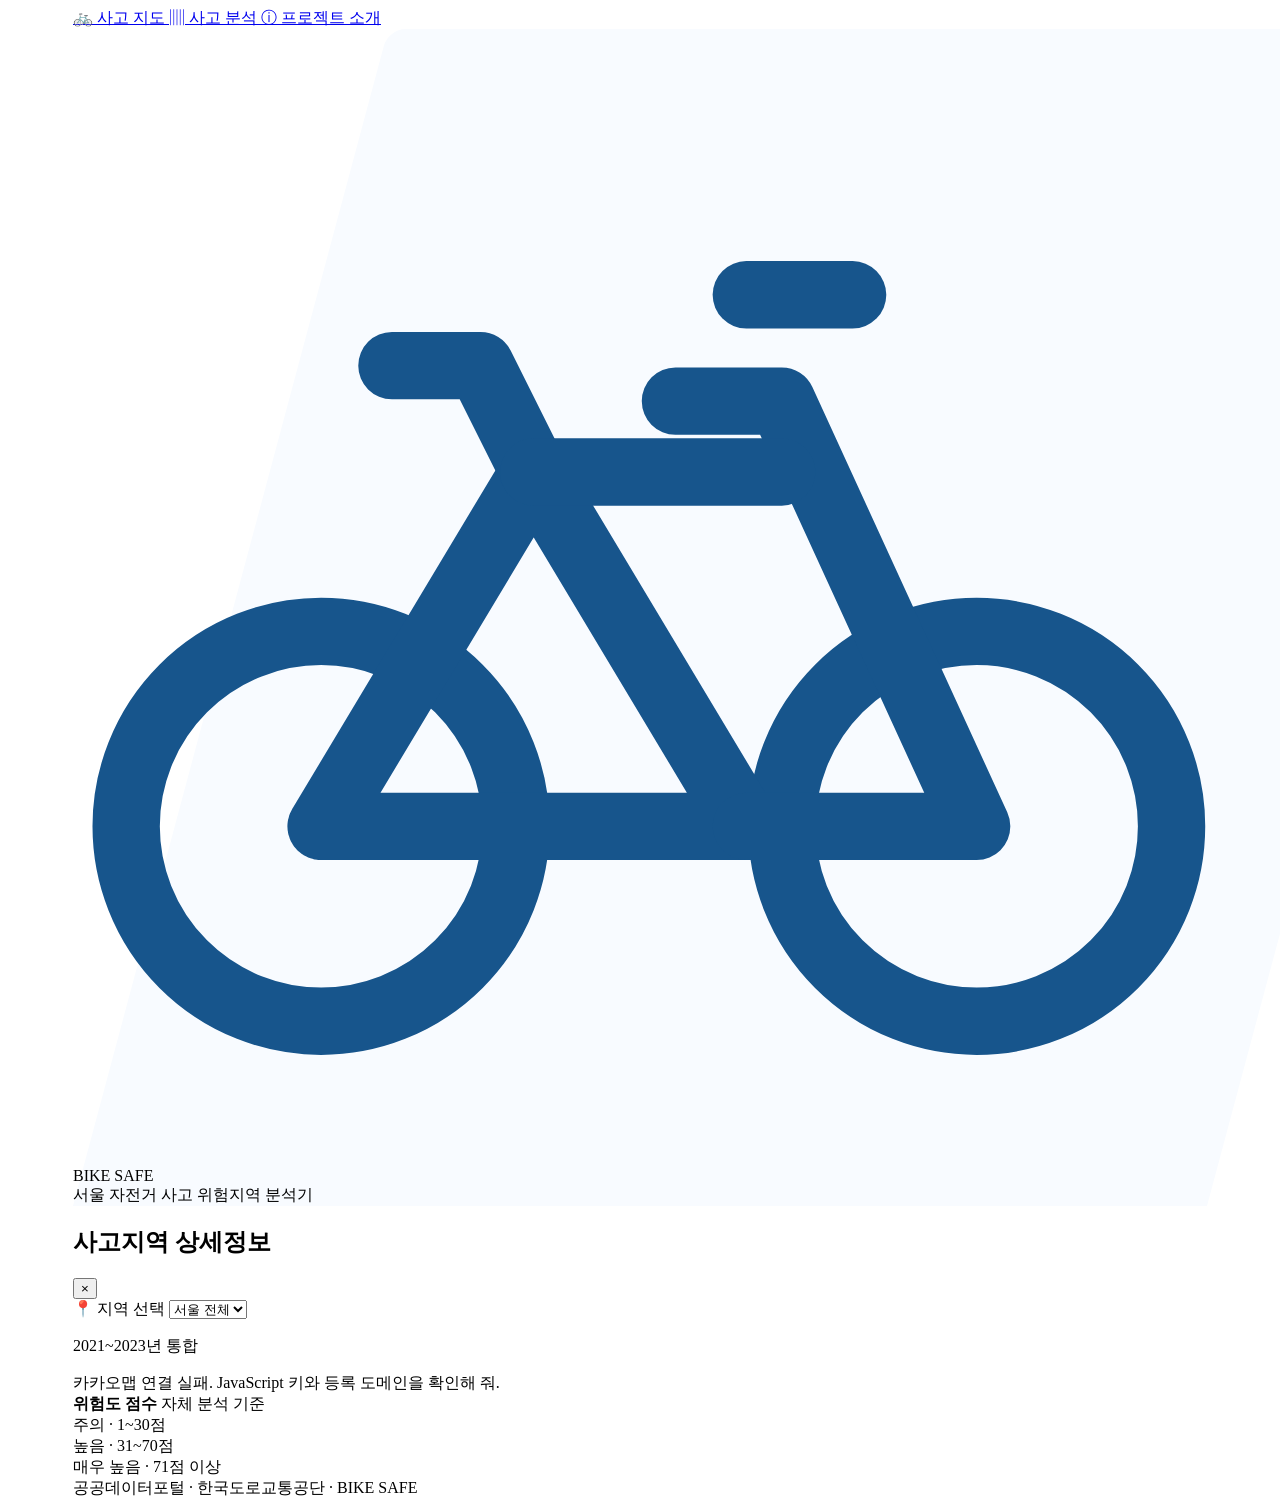
==== commit 0c09c131: "Restore main map HTML" ====
--- a/index.html
+++ b/index.html
@@ -4,246 +4,201 @@
 <head>
   <meta charset="UTF-8">
   <meta name="viewport" content="width=device-width, initial-scale=1.0">
+
   <title>BIKE SAFE | 사고 지도</title>
 
-  <!-- 디자인은 style.css에서만 관리 -->
-  <link rel="stylesheet" href="css/style.css">
+  <!-- 캐시 갱신을 위한 버전 번호 -->
+  <link rel="stylesheet" href="./css/style.css?v=20261028-2">
 </head>
 
 <body class="bike-map-page">
 
-  <div class="browser-shell">
-
-    <!-- 브라우저 상단 -->
-    <header class="browser-bar">
-
-      <div class="window-controls" aria-hidden="true">
-        <span class="window-dot red"></span>
-        <span class="window-dot yellow"></span>
-        <span class="window-dot green"></span>
-      </div>
-
-      <!-- 연결형 페이지 탭 -->
-      <nav class="browser-tabs" aria-label="페이지 메뉴">
-
-        <a href="index.html"
-           class="browser-tab active"
-           aria-current="page">
-          <span class="tab-icon">🚲</span>
-          사고 지도
-        </a>
-
-        <a href="analysis.html" class="browser-tab">
-          <span class="tab-icon">▥</span>
-          사고 분석
-        </a>
-
-        <a href="about.html" class="browser-tab">
-          <span class="tab-icon">ⓘ</span>
-          프로젝트 소개
-        </a>
-
-      </nav>
-
-      <!-- 오른쪽 로고 -->
-      <div class="browser-brand">
-
-        <div class="brand-logo">
-
-          <svg
-            class="bike-logo-icon"
-            xmlns="http://www.w3.org/2000/svg"
-            viewBox="0 0 64 64"
-            fill="none"
-            stroke="#17558c"
-            stroke-width="3.8"
-            stroke-linecap="round"
-            stroke-linejoin="round"
-            aria-hidden="true">
-
-            <circle cx="14" cy="45" r="11"/>
-            <circle cx="51" cy="45" r="11"/>
-            <path d="M14 45 L26 25 L38 45 L14 45"/>
-            <path d="M38 45 L51 45 L40 21 L34 21"/>
-            <path d="M26 25 L23 19 L18 19"/>
-            <path d="M26 25 L40 25"/>
-            <path d="M38 15 L44 15"/>
-
-          </svg>
-
-          <div class="brand-text">
-            <div class="brand-name">BIKE SAFE</div>
-            <div class="brand-subtitle">
-              서울 자전거 사고 위험지역 분석기
-            </div>
-          </div>
-
-        </div>
-
-      </div>
-
-    </header>
-
-    <!-- 메인 지도 -->
-    <main class="workspace map-workspace">
-
-      <div id="mapLayout" class="map-layout">
-
-        <!-- 카카오맵 -->
-        <div id="map"
-             aria-label="서울 자전거 사고다발지역 지도">
-        </div>
-
-        <!-- 마커 클릭 시 나타나는 왼쪽 패널 -->
-        <aside id="detailPanel"
-               class="detail-panel"
-               aria-label="사고지역 상세정보">
-
-          <div class="panel-header">
-
-            <h2 class="panel-title">
-              사고지역 상세정보
-            </h2>
-
-            <button
-              type="button"
-              class="close-button"
-              onclick="closeDetailPanel()"
-              aria-label="상세정보 닫기">
-              &times;
-            </button>
-
-          </div>
-
-          <div id="detailContent"></div>
-
-        </aside>
-
-        <!-- 오른쪽 위 지역 선택 -->
-        <div class="floating-filter">
-
-          <label for="district">
-            <span aria-hidden="true">📍</span>
-            지역 선택
-          </label>
-
-          <select id="district" onchange="applyFilter()">
-
-            <option value="all">서울 전체</option>
-            <option value="680">강남구</option>
-            <option value="740">강동구</option>
-            <option value="305">강북구</option>
-            <option value="500">강서구</option>
-            <option value="620">관악구</option>
-            <option value="215">광진구</option>
-            <option value="530">구로구</option>
-            <option value="545">금천구</option>
-            <option value="350">노원구</option>
-            <option value="320">도봉구</option>
-            <option value="230">동대문구</option>
-            <option value="590">동작구</option>
-            <option value="440">마포구</option>
-            <option value="410">서대문구</option>
-            <option value="650">서초구</option>
-            <option value="200">성동구</option>
-            <option value="290">성북구</option>
-            <option value="710">송파구</option>
-            <option value="470">양천구</option>
-            <option value="560">영등포구</option>
-            <option value="170">용산구</option>
-            <option value="380">은평구</option>
-            <option value="110">종로구</option>
-            <option value="140">중구</option>
-            <option value="260">중랑구</option>
-
-          </select>
-
-          <p class="filter-caption">
-            2021~2023년 통합
-          </p>
-
-        </div>
-
-        <!-- 데이터 조회 상태 -->
-        <div id="status"
-             class="status map-status"
-             role="status">
-          사고지역 정보를 불러오고 있어요.
-        </div>
-
-        <!-- 하단 얇은 위험도 범례 -->
-        <div class="risk-legend-bar">
-
-          <div class="legend-heading">
-            <strong>위험도 점수</strong>
-            <span>자체 분석 기준</span>
-          </div>
-
-          <div class="legend-scale">
-
-            <div class="legend-segment">
-              <span class="legend-segment-label">
-                주의 · 1~30점
-              </span>
-              <span class="legend-line low"></span>
-            </div>
-
-            <div class="legend-segment">
-              <span class="legend-segment-label">
-                높음 · 31~70점
-              </span>
-              <span class="legend-line medium"></span>
-            </div>
-
-            <div class="legend-segment">
-              <span class="legend-segment-label">
-                매우 높음 · 71점 이상
-              </span>
-              <span class="legend-line high"></span>
-            </div>
-
-          </div>
-
-        </div>
-
-      </div>
-
-      <!--
-        기존 map.js 호환용 요소.
-        화면에는 절대로 나타나지 않도록 hidden 처리.
-      -->
-      <div class="data-only" hidden aria-hidden="true">
-
-        <span id="spotCount"></span>
-        <span id="accidentCount"></span>
-        <span id="casualtyCount"></span>
-        <span id="currentRegion"></span>
-
-        <div id="mapRankingContent"></div>
-
-        <button id="filterButton" type="button">
-          필터 적용
-        </button>
-
-        <button id="resetButton" type="button">
-          전체 보기
-        </button>
-
-      </div>
-
-    </main>
-
-    <footer class="app-footer">
-      공공데이터포털 · 한국도로교통공단 · BIKE SAFE
-    </footer>
-
-  </div>
-
-  <!-- 기존 카카오 JavaScript 키 입력 -->
-  <script src="https://dapi.kakao.com/v2/maps/sdk.js?appkey=aaf0869a7864218624db2f9072c41ddc"></script>
-
-  <!-- 기존 JavaScript 유지 -->
-  <script src="js/map.js"></script>
+<div class="browser-shell">
+
+  <!-- 브라우저 상단 -->
+  <header class="browser-bar">
+
+    <div class="window-controls" aria-hidden="true">
+      <span class="window-dot red"></span>
+      <span class="window-dot yellow"></span>
+      <span class="window-dot green"></span>
+    </div>
+
+    <nav class="browser-tabs" aria-label="페이지 메뉴">
+      <a href="index.html"
+         class="browser-tab active"
+         aria-current="page">
+        🚲 사고 지도
+      </a>
+
+      <a href="analysis.html" class="browser-tab">
+        ▥ 사고 분석
+      </a>
+
+      <a href="about.html" class="browser-tab">
+        ⓘ 프로젝트 소개
+      </a>
+    </nav>
+
+    <!-- 오른쪽 로고 -->
+    <div class="browser-brand">
+      <div class="brand-logo">
+
+        <svg class="bike-logo-icon"
+             xmlns="http://www.w3.org/2000/svg"
+             viewBox="0 0 64 64"
+             fill="none"
+             stroke="#17558c"
+             stroke-width="3.8"
+             stroke-linecap="round"
+             stroke-linejoin="round"
+             aria-hidden="true">
+
+          <circle cx="14" cy="45" r="11"/>
+          <circle cx="51" cy="45" r="11"/>
+          <path d="M14 45 L26 25 L38 45 L14 45"/>
+          <path d="M38 45 L51 45 L40 21 L34 21"/>
+          <path d="M26 25 L23 19 L18 19"/>
+          <path d="M26 25 L40 25"/>
+          <path d="M38 15 L44 15"/>
+        </svg>
+
+        <div class="brand-text">
+          <div class="brand-name">BIKE SAFE</div>
+          <div class="brand-subtitle">
+            서울 자전거 사고 위험지역 분석기
+          </div>
+        </div>
+
+      </div>
+    </div>
+
+  </header>
+
+  <main class="workspace map-workspace">
+
+    <div id="mapLayout" class="map-layout">
+
+      <!-- 지도 -->
+      <div id="map"
+           aria-label="서울 자전거 사고다발지역 지도">
+      </div>
+
+      <!-- 마커를 클릭할 때만 나타나는 왼쪽 정보창 -->
+      <aside id="detailPanel"
+             class="detail-panel"
+             aria-label="사고지역 상세정보">
+
+        <div class="panel-header">
+          <h2 class="panel-title">사고지역 상세정보</h2>
+
+          <button type="button"
+                  class="close-button"
+                  onclick="closeDetailPanel()"
+                  aria-label="상세정보 닫기">
+            &times;
+          </button>
+        </div>
+
+        <div id="detailContent"></div>
+      </aside>
+
+      <!-- 오른쪽 위 지역 필터 -->
+      <div class="floating-filter">
+
+        <label for="district">📍 지역 선택</label>
+
+        <select id="district" onchange="applyFilter()">
+          <option value="all">서울 전체</option>
+          <option value="680">강남구</option>
+          <option value="740">강동구</option>
+          <option value="305">강북구</option>
+          <option value="500">강서구</option>
+          <option value="620">관악구</option>
+          <option value="215">광진구</option>
+          <option value="530">구로구</option>
+          <option value="545">금천구</option>
+          <option value="350">노원구</option>
+          <option value="320">도봉구</option>
+          <option value="230">동대문구</option>
+          <option value="590">동작구</option>
+          <option value="440">마포구</option>
+          <option value="410">서대문구</option>
+          <option value="650">서초구</option>
+          <option value="200">성동구</option>
+          <option value="290">성북구</option>
+          <option value="710">송파구</option>
+          <option value="470">양천구</option>
+          <option value="560">영등포구</option>
+          <option value="170">용산구</option>
+          <option value="380">은평구</option>
+          <option value="110">종로구</option>
+          <option value="140">중구</option>
+          <option value="260">중랑구</option>
+        </select>
+
+        <p class="filter-caption">2021~2023년 통합</p>
+      </div>
+
+      <!-- 조회 상태 -->
+      <div id="status" class="status map-status" role="status">
+        사고 데이터를 불러오고 있어요.
+      </div>
+
+      <!-- 얇은 위험도 범례 -->
+      <div class="risk-legend-bar">
+
+        <div class="legend-heading">
+          <strong>위험도 점수</strong>
+          <span>자체 분석 기준</span>
+        </div>
+
+        <div class="legend-scale">
+
+          <div class="legend-segment">
+            <span>주의 · 1~30점</span>
+            <div class="legend-line low"></div>
+          </div>
+
+          <div class="legend-segment">
+            <span>높음 · 31~70점</span>
+            <div class="legend-line medium"></div>
+          </div>
+
+          <div class="legend-segment">
+            <span>매우 높음 · 71점 이상</span>
+            <div class="legend-line high"></div>
+          </div>
+
+        </div>
+
+      </div>
+
+    </div>
+
+    <!-- 이전 JavaScript와 호환되는 숨김 요소 -->
+    <div class="data-only" hidden aria-hidden="true">
+      <span id="spotCount"></span>
+      <span id="accidentCount"></span>
+      <span id="casualtyCount"></span>
+      <span id="currentRegion"></span>
+      <div id="mapRankingContent"></div>
+      <button id="filterButton" type="button">필터</button>
+      <button id="resetButton" type="button">전체</button>
+    </div>
+
+  </main>
+
+  <footer class="app-footer">
+    공공데이터포털 · 한국도로교통공단 · BIKE SAFE
+  </footer>
+
+</div>
+
+<!-- 자신의 카카오 JavaScript 키 입력 -->
+<script src="https://dapi.kakao.com/v2/maps/sdk.js?appkey=aaf0869a7864218624db2f9072c41ddc"></script>
+
+<script src="./js/map.js"></script>
 
 </body>
 </html>
--- a/css/style.css
+++ b/css/style.css
@@ -1,911 +1,73 @@
 
-/* ==========================================
-   BIKE SAFE 공통 디자인
-   CSS는 이 파일 한 곳에서만 관리
-   ========================================== */
+/* ========================================
+   브라우저 바깥 배경 여백 조정
+   ======================================== */
 
-:root {
-  --navy: #193e65;
-  --navy-dark: #345572;
-  --blue: #2463a0;
-  --background: #deedf7;
-  --surface: #ffffff;
-  --text: #193b61;
-  --muted: #637b94;
-  --border: #d6e4f1;
-  --red: #ff5757;
-  --orange: #ff963c;
-  --yellow: #ffc84d;
-  --green: #35c98c;
+body {
+  padding-left: 100px;
+  padding-right: 100px;
 }
 
-* {
-  box-sizing: border-box;
+.browser-shell {
+  max-width: 1400px;
+  margin-left: auto;
+  margin-right: auto;
 }
 
-html {
-  min-width: 1050px;
+/* 기존 반응형 규칙보다 우선 적용 */
+@media (max-width: 1300px) {
+  body {
+    padding-left: 65px;
+    padding-right: 65px;
+  }
 }
 
-body {
-  margin: 0;
-  padding: 35px 6vw 45px;
-  min-height: 100vh;
-  background: linear-gradient(
-    135deg,
-    #e8f4fc,
-    #d3e5f2
-  );
-  color: var(--text);
-  font-family:
-    "Pretendard",
-    "Apple SD Gothic Neo",
-    "Malgun Gothic",
-    Arial,
-    sans-serif;
-  font-size: 14px;
+
+/* =========================================
+   상단 탭 및 BIKE SAFE 로고 모양 수정
+   ========================================= */
+
+/* 1. 메뉴 탭: 기울어진 모양 제거 */
+.browser-tab::before {
+  transform: none;
+  border-radius: 17px 17px 0 0;
+  left: 4px;
+  right: 4px;
 }
 
-button,
-select,
-input {
-  font: inherit;
+/* 메뉴 탭은 기존 위치 그대로 유지 */
+.browser-tab {
+  margin-right: 0;
 }
 
-a {
-  color: inherit;
-  text-decoration: none;
-}
-
-button {
-  cursor: pointer;
-}
-
-button:disabled,
-select:disabled {
-  opacity: 0.6;
-  cursor: not-allowed;
-}
-
-.data-only {
-  display: none !important;
-}
-
-/* ==========================================
-   1. 브라우저 창 프레임
-   ========================================== */
-
-.browser-shell {
-  max-width: 1500px;
-  width: 100%;
-  margin: 0 auto;
-  overflow: hidden;
-  border: 1px solid #b9cfe0;
-  border-radius: 19px;
-  background: white;
-  box-shadow:
-    0 16px 42px rgba(30, 70, 105, 0.18);
-}
-
-/* ==========================================
-   2. 브라우저 탭바
-   ========================================== */
-
-.browser-bar {
-  display: flex;
-  align-items: flex-end;
-  height: 74px;
-  padding: 0 20px;
-  gap: 0;
-  background: linear-gradient(
-    180deg,
-    #486b86,
-    #34546f
-  );
-}
-
-.window-controls {
-  display: flex;
-  flex-shrink: 0;
-  align-self: center;
-  gap: 9px;
-  margin-right: 24px;
-}
-
-.window-dot {
-  width: 15px;
-  height: 15px;
-  border-radius: 50%;
-}
-
-.window-dot.red {
-  background: #ff615e;
-}
-
-.window-dot.yellow {
-  background: #ffbd44;
-}
-
-.window-dot.green {
-  background: #28c940;
-}
-
-/* 연결된 브라우저 탭 */
-
-.browser-tabs {
-  display: flex;
-  align-items: flex-end;
-  gap: 0;
-  height: 100%;
-  padding: 0;
-  margin: 0;
+/* 2. BIKE SAFE 로고: 기존 크기와 위치 유지 */
+.browser-brand {
+  position: relative;
+  isolation: isolate;
+  border-radius: 0 18px 0 0;
   background: transparent;
 }
 
-.browser-tab {
+/* 로고 배경의 왼쪽만 비스듬하게 */
+.browser-brand::before {
+  content: "";
+  position: absolute;
+  z-index: -1;
+
+  top: 0;
+  bottom: 0;
+  left: 0;
+  right: 0;
+
+  background: #f8fbff;
+  border-radius: 17px 18px 0 0;
+
+  transform: skewX(-15deg);
+  transform-origin: bottom right;
+}
+
+/* 로고 아이콘과 글자는 기울어지지 않음 */
+.brand-logo {
   position: relative;
-  isolation: isolate;
-  display: flex;
-  align-items: center;
-  justify-content: center;
-  gap: 9px;
-  min-width: 155px;
-  height: 51px;
-  margin-right: -7px;
-  padding: 0 21px;
-  background: transparent;
-  color: #304e68;
-  font-size: 14px;
-  font-weight: 700;
-  white-space: nowrap;
   z-index: 1;
 }
-
-.browser-tab::before {
-  position: absolute;
-  content: "";
-  z-index: -1;
-  inset: 0 6px 0 6px;
-  background: #bad0e1;
-  border-radius: 17px 17px 0 0;
-  transform: skewX(-12deg);
-  transform-origin: bottom center;
-}
-
-.browser-tab:hover::before {
-  background: #d9e7f2;
-}
-
-.browser-tab.active {
-  z-index: 3;
-  color: #193e65;
-}
-
-.browser-tab.active::before {
-  background: #ffffff;
-}
-
-.browser-tab.active:hover::before {
-  background: #ffffff;
-}
-
-.browser-tab:focus-visible {
-  outline: 2px solid white;
-  outline-offset: -3px;
-}
-
-.tab-icon {
-  font-size: 17px;
-  line-height: 1;
-}
-
-/* ==========================================
-   3. 오른쪽 BIKE SAFE 로고
-   ========================================== */
-
-.browser-brand {
-  display: flex;
-  align-items: center;
-  justify-content: center;
-  align-self: stretch;
-  flex-shrink: 0;
-  margin-left: auto;
-  margin-right: -20px;
-  padding: 0 24px 0 33px;
-  border-radius: 48px 17px 0 48px;
-  background: #f8fbff;
-  color: var(--navy);
-}
-
-.brand-logo {
-  display: flex;
-  align-items: center;
-  gap: 11px;
-}
-
-.brand-logo svg {
-  width: 48px;
-  height: 48px;
-  flex-shrink: 0;
-}
-
-.brand-name {
-  font-size: 26px;
-  font-weight: 850;
-  white-space: nowrap;
-  letter-spacing: 0.2px;
-}
-
-.brand-subtitle {
-  margin-top: 3px;
-  color: #54708c;
-  font-size: 10px;
-  white-space: nowrap;
-}
-
-/* ==========================================
-   4. 메인 작업 영역
-   ========================================== */
-
-.workspace {
-  background: #f8fbff;
-  min-height: 620px;
-}
-
-.map-workspace {
-  position: relative;
-  min-height: 0;
-  background: #eaf0e9;
-}
-
-.dashboard-map-area {
-  position: relative;
-  width: 100%;
-  min-width: 0;
-}
-
-.map-layout {
-  position: relative;
-  display: flex;
-  align-items: stretch;
-  width: 100%;
-  height: 730px;
-  overflow: hidden;
-}
-
-#map {
-  display: block;
-  flex: 1 1 auto;
-  width: 100%;
-  min-width: 0;
-  height: 730px;
-  background: #e5ece6;
-}
-
-/* ==========================================
-   5. 왼쪽 사고 상세정보 패널
-   기본 숨김, 마커 클릭 시 표시
-   지도 위를 덮는 방식
-   ========================================== */
-
-.detail-panel {
-  display: none;
-  position: absolute;
-  top: 0;
-  left: 0;
-  bottom: 0;
-  z-index: 30;
-  width: 350px;
-  padding: 20px;
-  overflow-y: auto;
-  border: 0;
-  border-right: 1px solid var(--border);
-  background: #ffffff;
-  box-shadow:
-    5px 0 19px rgba(21, 56, 88, 0.12);
-}
-
-.map-layout.active .detail-panel {
-  display: block;
-}
-
-.panel-header {
-  position: sticky;
-  top: -20px;
-  z-index: 2;
-  display: flex;
-  align-items: center;
-  justify-content: space-between;
-  gap: 10px;
-  margin-bottom: 16px;
-  padding: 10px 0 14px;
-  background: white;
-}
-
-.panel-title {
-  margin: 0;
-  color: var(--navy);
-  font-size: 17px;
-}
-
-.close-button {
-  width: 32px;
-  height: 32px;
-  flex-shrink: 0;
-  border: none;
-  border-radius: 8px;
-  background: #edf4fa;
-  color: var(--muted);
-  font-size: 23px;
-  line-height: 1;
-}
-
-.close-button:hover {
-  background: #dceaf5;
-}
-
-.region-name {
-  margin: 8px 0 17px;
-  color: var(--navy);
-  font-size: 17px;
-  font-weight: 800;
-  line-height: 1.5;
-}
-
-.detail-row {
-  display: flex;
-  justify-content: space-between;
-  align-items: center;
-  gap: 12px;
-  padding: 12px 0;
-  border-bottom: 1px solid #e8eff6;
-}
-
-.detail-label {
-  color: var(--muted);
-  font-size: 13px;
-}
-
-.detail-value {
-  color: var(--navy);
-  font-weight: 750;
-}
-
-/* ==========================================
-   6. 연도별 표
-   ========================================== */
-
-.year-heading {
-  margin: 22px 0 10px;
-  color: var(--navy);
-  font-size: 15px;
-}
-
-.year-table {
-  width: 100%;
-  border-collapse: collapse;
-  font-size: 11px;
-}
-
-.year-table th,
-.year-table td {
-  padding: 12px 5px;
-  border-bottom: 1px solid var(--border);
-  text-align: center;
-}
-
-.year-table th {
-  background: #edf5fc;
-  color: var(--navy);
-}
-
-.year-table tfoot {
-  background: #f2f6fa;
-  font-weight: 700;
-}
-
-.year-note {
-  margin-top: 12px;
-  color: var(--muted);
-  font-size: 11px;
-  line-height: 1.7;
-}
-
-.score-box {
-  margin-top: 20px;
-  padding: 17px;
-  border-radius: 11px;
-  background: #fff0f0;
-  color: #c03945;
-  text-align: center;
-}
-
-.score-number {
-  display: block;
-  margin-top: 8px;
-  font-size: 29px;
-}
-
-.score-caption {
-  color: var(--muted);
-  font-size: 12px;
-  line-height: 1.7;
-}
-
-/* ==========================================
-   7. 지도 위 오른쪽 지역 필터
-   ========================================== */
-
-.floating-filter {
-  position: absolute;
-  z-index: 20;
-  top: 18px;
-  right: 20px;
-  width: 210px;
-  padding: 12px;
-  border: 1px solid #d4e1ed;
-  border-radius: 12px;
-  background: rgba(255, 255, 255, 0.97);
-  box-shadow:
-    0 5px 18px rgba(19, 53, 85, 0.14);
-}
-
-.floating-filter label {
-  display: block;
-  margin-bottom: 8px;
-  color: var(--navy);
-  font-size: 13px;
-  font-weight: 800;
-}
-
-select {
-  width: 100%;
-  min-height: 40px;
-  padding: 0 12px;
-  border: 1px solid #cfdeeb;
-  border-radius: 8px;
-  background: white;
-  color: var(--text);
-  outline: none;
-  cursor: pointer;
-}
-
-select:focus {
-  border-color: #478aca;
-  box-shadow:
-    0 0 0 3px rgba(71, 138, 202, 0.12);
-}
-
-/* ==========================================
-   8. 조회 상태
-   ========================================== */
-
-.status,
-.analysis-status {
-  padding: 10px 13px;
-  border: 1px solid var(--border);
-  border-radius: 9px;
-  background: rgba(255, 255, 255, 0.96);
-  color: var(--navy);
-  font-size: 12px;
-  line-height: 1.6;
-}
-
-.map-status {
-  position: absolute;
-  z-index: 12;
-  top: 18px;
-  left: 18px;
-  width: fit-content;
-  max-width: 380px;
-  box-shadow:
-    0 3px 12px rgba(0, 0, 0, 0.07);
-}
-
-.map-layout.active .map-status {
-  display: none;
-}
-
-/* ==========================================
-   9. 지도 하단 얇은 위험도 범례
-   ========================================== */
-
-.risk-legend-bar {
-  position: absolute;
-  z-index: 15;
-  left: 22px;
-  right: 22px;
-  bottom: 18px;
-  display: flex;
-  align-items: center;
-  gap: 20px;
-  min-height: 48px;
-  padding: 9px 17px;
-  border: 1px solid #d4e1ed;
-  border-radius: 11px;
-  background: rgba(255, 255, 255, 0.96);
-  box-shadow:
-    0 4px 16px rgba(19, 53, 85, 0.12);
-  pointer-events: none;
-}
-
-.legend-heading {
-  display: flex;
-  flex-direction: column;
-  flex: 0 0 120px;
-  gap: 3px;
-}
-
-.legend-heading strong {
-  color: var(--navy);
-  font-size: 12px;
-}
-
-.legend-heading span {
-  color: var(--muted);
-  font-size: 10px;
-}
-
-.legend-scale {
-  display: grid;
-  grid-template-columns: repeat(3, minmax(0, 1fr));
-  flex: 1;
-  gap: 7px;
-  min-width: 0;
-}
-
-.legend-segment {
-  display: flex;
-  flex-direction: column;
-  gap: 7px;
-}
-
-.legend-segment-label {
-  color: #3b5873;
-  font-size: 11px;
-  text-align: center;
-  white-space: nowrap;
-}
-
-.legend-line {
-  display: block;
-  width: 100%;
-  height: 4px;
-  border-radius: 20px;
-}
-
-.legend-line.low {
-  background: var(--yellow);
-}
-
-.legend-line.medium {
-  background: var(--orange);
-}
-
-.legend-line.high {
-  background: var(--red);
-}
-
-/* 패널이 열려도 범례는 지도 위에 유지 */
-.map-layout.active .risk-legend-bar {
-  left: 372px;
-}
-
-/* ==========================================
-   10. 지도 사고 마커
-   ========================================== */
-
-.risk-marker {
-  display: block;
-  width: 19px;
-  height: 19px;
-  padding: 0;
-  border: 3px solid white;
-  border-radius: 50%;
-  box-shadow:
-    0 2px 8px rgba(0, 0, 0, 0.25);
-  cursor: pointer;
-}
-
-.risk-marker.low {
-  background: var(--yellow);
-}
-
-.risk-marker.medium {
-  background: var(--orange);
-}
-
-.risk-marker.high {
-  background: var(--red);
-}
-
-.risk-marker:focus-visible {
-  outline: 3px solid var(--navy);
-  outline-offset: 2px;
-}
-
-/* ==========================================
-   11. 기존 사고 분석 페이지 호환 스타일
-   ========================================== */
-
-main:not(.workspace) {
-  max-width: 1400px;
-  margin: 0 auto;
-  padding: 25px;
-}
-
-header:not(.browser-bar) {
-  padding: 25px 30px;
-  background: var(--navy-dark);
-  color: white;
-}
-
-header:not(.browser-bar) h1 {
-  margin: 0;
-  font-size: 25px;
-}
-
-header:not(.browser-bar) p {
-  margin: 8px 0 0;
-  color: #d8e6f3;
-}
-
-nav:not(.browser-tabs) {
-  display: flex;
-  gap: 10px;
-  padding: 12px 24px;
-  background: #f1f6fb;
-}
-
-nav:not(.browser-tabs) a {
-  padding: 10px 17px;
-  border-radius: 8px;
-  color: var(--navy);
-  font-weight: 650;
-}
-
-nav:not(.browser-tabs) a:hover {
-  background: #dceaf7;
-}
-
-.card {
-  margin-bottom: 19px;
-  padding: 24px;
-  border: 1px solid var(--border);
-  border-radius: 14px;
-  background: white;
-  box-shadow:
-    0 3px 12px rgba(34, 75, 112, 0.05);
-}
-
-.card h2 {
-  margin: 0 0 15px;
-  color: var(--navy);
-  font-size: 20px;
-}
-
-.description {
-  color: var(--muted);
-  line-height: 1.7;
-}
-
-.search-box,
-.analysis-filter {
-  display: flex;
-  align-items: end;
-  flex-wrap: wrap;
-  gap: 12px;
-  margin: 15px 0;
-}
-
-.search-field {
-  display: flex;
-  flex: 1;
-  flex-direction: column;
-  gap: 8px;
-  min-width: 180px;
-}
-
-.search-field label {
-  color: var(--navy);
-  font-weight: 750;
-}
-
-.button {
-  display: inline-flex;
-  align-items: center;
-  justify-content: center;
-  min-height: 42px;
-  padding: 10px 17px;
-  border: none;
-  border-radius: 9px;
-  background: var(--blue);
-  color: white;
-  font-weight: 700;
-  text-align: center;
-}
-
-.button:hover {
-  background: #174c80;
-}
-
-.button-outline {
-  border: 1px solid #bfd2e3;
-  background: white;
-  color: var(--navy);
-}
-
-.button-outline:hover {
-  background: #eaf4fd;
-}
-
-.actions {
-  display: flex;
-  flex-wrap: wrap;
-  gap: 10px;
-  margin-top: 18px;
-}
-
-.analysis-summary {
-  display: grid;
-  grid-template-columns: repeat(3, minmax(0, 1fr));
-  gap: 15px;
-  margin-top: 20px;
-}
-
-.summary-box {
-  padding: 22px 15px;
-  border-radius: 12px;
-  background: #eaf4fd;
-  text-align: center;
-}
-
-.summary-number {
-  display: block;
-  color: var(--navy);
-  font-size: 30px;
-  font-weight: 850;
-}
-
-.summary-label {
-  display: block;
-  margin-top: 7px;
-  color: var(--muted);
-  font-size: 13px;
-}
-
-.ranking-item {
-  padding: 15px 0;
-  border-bottom: 1px solid var(--border);
-}
-
-.ranking-title {
-  color: var(--navy);
-  font-weight: 750;
-}
-
-.ranking-info {
-  color: var(--muted);
-  font-size: 13px;
-}
-
-.bar-background {
-  height: 12px;
-  overflow: hidden;
-  border-radius: 20px;
-  background: #e9eff5;
-}
-
-.bar {
-  height: 100%;
-  border-radius: 20px;
-  background: linear-gradient(
-    90deg,
-    #ffa84b,
-    #ff6262
-  );
-}
-
-.analysis-coverage,
-.analysis-note {
-  color: var(--muted);
-  font-size: 12px;
-  line-height: 1.7;
-}
-
-.empty {
-  padding: 20px;
-  color: var(--muted);
-  text-align: center;
-}
-
-/* ==========================================
-   12. 프로젝트 소개용 공통 스타일
-   ========================================== */
-
-.info-tabs {
-  display: flex;
-  gap: 5px;
-  border-bottom: 1px solid var(--border);
-}
-
-.info-tab {
-  padding: 13px 20px;
-  border: none;
-  border-bottom: 3px solid transparent;
-  background: transparent;
-  color: var(--muted);
-  font-weight: 700;
-}
-
-.info-tab.active {
-  border-bottom-color: var(--blue);
-  color: var(--navy);
-}
-
-.info-panel {
-  padding: 28px 12px;
-}
-
-.keyword-list {
-  display: flex;
-  flex-wrap: wrap;
-  gap: 10px;
-}
-
-.keyword-chip {
-  padding: 12px 16px;
-  border-radius: 9px;
-  background: #eaf4fd;
-  color: var(--navy);
-  font-weight: 700;
-}
-
-/* ==========================================
-   13. 하단
-   ========================================== */
-
-footer,
-.app-footer {
-  padding: 11px 20px;
-  border-top: 1px solid var(--border);
-  background: #f6faff;
-  color: var(--muted);
-  font-size: 11px;
-  text-align: center;
-  line-height: 1.6;
-}
-
-/* ==========================================
-   14. 좁은 PC 브라우저 대응
-   ========================================== */
-
-@media (max-width: 1300px) {
-  body {
-    padding-left: 36px;
-    padding-right: 36px;
-  }
-
-  .browser-tab {
-    min-width: 130px;
-    padding: 0 12px;
-    font-size: 13px;
-  }
-
-  .brand-name {
-    font-size: 21px;
-  }
-
-  .brand-logo svg {
-    width: 40px;
-    height: 40px;
-  }
-
-  .detail-panel {
-    width: 310px;
-  }
-
-  .map-layout.active .risk-legend-bar {
-    left: 332px;
-  }
-}
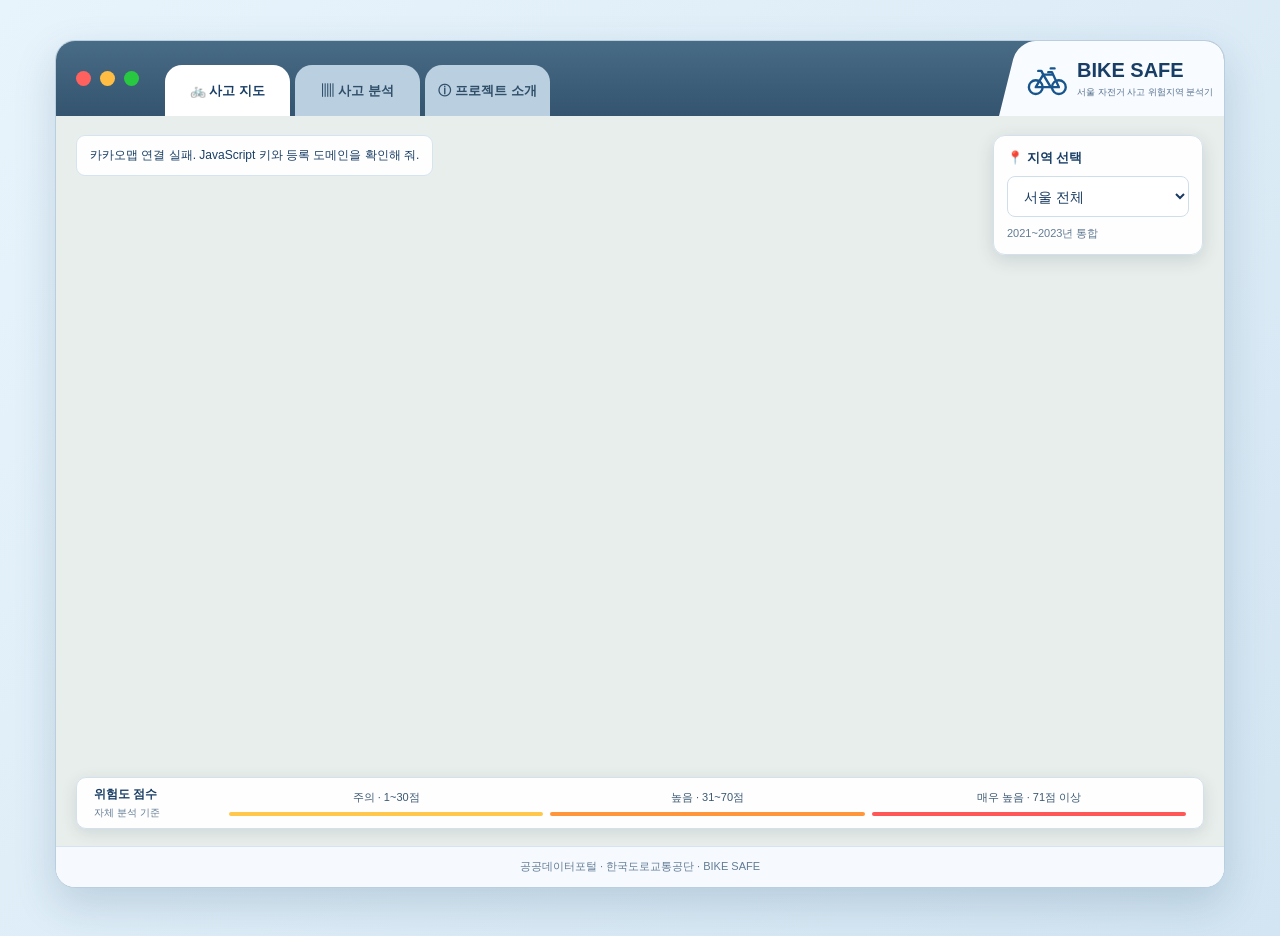
==== commit 96bd3775: "Update index.html" ====
--- a/index.html
+++ b/index.html
@@ -8,7 +8,7 @@
   <title>BIKE SAFE | 사고 지도</title>
 
   <!-- 캐시 갱신을 위한 버전 번호 -->
-  <link rel="stylesheet" href="./css/style.css?v=20261028-2">
+  <link rel="stylesheet" href="./css/style.css?v=20261028-0532">
 </head>
 
 <body class="bike-map-page">
--- a/css/style.css
+++ b/css/style.css
@@ -1,73 +1,828 @@
 
-/* ========================================
-   브라우저 바깥 배경 여백 조정
-   ======================================== */
+/* ==========================================
+   BIKE SAFE - 전체 공통 디자인
+   메인 지도 + 브라우저 탭 + 상세정보
+   ========================================== */
+
+:root {
+  --navy: #193e65;
+  --blue: #2463a0;
+  --text: #193b61;
+  --muted: #637b94;
+  --border: #d6e4f1;
+  --yellow: #ffc84d;
+  --orange: #ff963c;
+  --red: #ff5757;
+}
+
+* {
+  box-sizing: border-box;
+}
+
+[hidden] {
+  display: none !important;
+}
+
+html {
+  min-width: 1050px;
+}
 
 body {
-  padding-left: 100px;
-  padding-right: 100px;
-}
+  margin: 0;
+  min-height: 100vh;
+  padding: 40px 100px 48px;
+  background: linear-gradient(
+    135deg,
+    #e8f4fc,
+    #d3e5f2
+  );
+  color: var(--text);
+  font-family:
+    "Apple SD Gothic Neo",
+    "Malgun Gothic",
+    Arial,
+    sans-serif;
+  font-size: 14px;
+}
+
+a {
+  color: inherit;
+  text-decoration: none;
+}
+
+button,
+select,
+input {
+  font: inherit;
+}
+
+button {
+  cursor: pointer;
+}
+
+button:disabled,
+select:disabled {
+  opacity: 0.6;
+  cursor: not-allowed;
+}
+
+/* ==========================================
+   1. 브라우저 창
+   ========================================== */
 
 .browser-shell {
-  max-width: 1400px;
-  margin-left: auto;
-  margin-right: auto;
-}
-
-/* 기존 반응형 규칙보다 우선 적용 */
-@media (max-width: 1300px) {
-  body {
-    padding-left: 65px;
-    padding-right: 65px;
-  }
-}
-
-
-/* =========================================
-   상단 탭 및 BIKE SAFE 로고 모양 수정
-   ========================================= */
-
-/* 1. 메뉴 탭: 기울어진 모양 제거 */
-.browser-tab::before {
+  width: 100%;
+  max-width: 1500px;
+  margin: 0 auto;
+  overflow: hidden;
+  border: 1px solid #b9cfe0;
+  border-radius: 20px;
+  background: white;
+  box-shadow:
+    0 16px 42px rgba(30, 70, 105, 0.18);
+}
+
+/* ==========================================
+   2. 상단 브라우저바
+   ========================================== */
+
+.browser-bar {
+  display: flex;
+  align-items: flex-end;
+  width: 100%;
+  height: 75px;
+  padding: 0 20px;
+  gap: 0;
+  background: linear-gradient(
+    180deg,
+    #486b86,
+    #34546f
+  );
+}
+
+.window-controls {
+  display: flex;
+  align-self: center;
+  flex-shrink: 0;
+  gap: 9px;
+  margin-right: 26px;
+}
+
+.window-dot {
+  display: block;
+  width: 15px;
+  height: 15px;
+  border-radius: 50%;
+}
+
+.window-dot.red {
+  background: #ff615e;
+}
+
+.window-dot.yellow {
+  background: #ffbd44;
+}
+
+.window-dot.green {
+  background: #28c940;
+}
+
+/* ==========================================
+   3. 평범한 둥근 상단 탭
+   ========================================== */
+
+.browser-tabs {
+  display: flex;
+  align-items: flex-end;
+  flex-shrink: 0;
+  height: 100%;
+  padding: 0;
+  margin: 0;
+  gap: 5px;
+  background: transparent;
+}
+
+.browser-tab {
+  position: relative;
+  display: flex;
+  align-items: center;
+  justify-content: center;
+  gap: 8px;
+  min-width: 150px;
+  height: 51px;
+  margin: 0;
+  padding: 0 19px;
+  border: none;
+  border-radius: 17px 17px 0 0;
+  background: #bad0e1;
+  color: #304e68;
+  font-size: 14px;
+  font-weight: 700;
+  white-space: nowrap;
   transform: none;
-  border-radius: 17px 17px 0 0;
-  left: 4px;
-  right: 4px;
-}
-
-/* 메뉴 탭은 기존 위치 그대로 유지 */
-.browser-tab {
-  margin-right: 0;
-}
-
-/* 2. BIKE SAFE 로고: 기존 크기와 위치 유지 */
+}
+
+/* 이전 기울어진 탭 스타일 제거 */
+.browser-tab::before,
+.browser-tab::after {
+  content: none;
+  display: none;
+}
+
+.browser-tab:hover {
+  background: #dce8f2;
+}
+
+.browser-tab.active {
+  background: #ffffff;
+  color: var(--navy);
+}
+
+.tab-icon {
+  font-size: 17px;
+  line-height: 1;
+}
+
+/* ==========================================
+   4. 오른쪽 BIKE SAFE 로고
+   ========================================== */
+
 .browser-brand {
   position: relative;
   isolation: isolate;
-  border-radius: 0 18px 0 0;
+  display: flex;
+  align-items: center;
+  justify-content: center;
+  align-self: stretch;
+  flex-shrink: 0;
+  width: 255px;
+  margin-left: auto;
+  margin-right: -20px;
+  padding: 0 16px 0 28px;
+  color: var(--navy);
   background: transparent;
 }
 
-/* 로고 배경의 왼쪽만 비스듬하게 */
+/* 왼쪽만 비스듬한 로고 배경 */
 .browser-brand::before {
   content: "";
   position: absolute;
   z-index: -1;
-
-  top: 0;
-  bottom: 0;
-  left: 0;
-  right: 0;
-
+  inset: 0;
   background: #f8fbff;
-  border-radius: 17px 18px 0 0;
-
-  transform: skewX(-15deg);
+  border-radius: 18px 18px 0 0;
+  transform: skewX(-14deg);
   transform-origin: bottom right;
 }
 
-/* 로고 아이콘과 글자는 기울어지지 않음 */
 .brand-logo {
   position: relative;
   z-index: 1;
-}
+  display: flex;
+  align-items: center;
+  gap: 10px;
+  width: 100%;
+  min-width: 0;
+}
+
+.brand-text {
+  min-width: 0;
+}
+
+/* SVG가 화면 전체로 커지는 문제 방지 */
+.brand-logo svg,
+.brand-logo .bike-logo-icon {
+  display: block;
+  width: 45px;
+  height: 45px;
+  min-width: 45px;
+  max-width: 45px;
+  max-height: 45px;
+  flex: 0 0 45px;
+}
+
+.brand-name {
+  color: var(--navy);
+  font-size: 24px;
+  font-weight: 850;
+  line-height: 1.1;
+  white-space: nowrap;
+}
+
+.brand-subtitle {
+  margin-top: 5px;
+  color: #54708c;
+  font-size: 9px;
+  white-space: nowrap;
+}
+
+/* ==========================================
+   5. 메인 지도 영역
+   ========================================== */
+
+.workspace {
+  position: relative;
+  min-width: 0;
+  background: #f8fbff;
+}
+
+.bike-map-page .map-workspace {
+  display: block;
+  width: 100%;
+  min-height: 0;
+  margin: 0;
+  padding: 0;
+  background: #e8eeeb;
+}
+
+.bike-map-page .map-layout {
+  position: relative;
+  display: block;
+  width: 100%;
+  height: 730px;
+  min-height: 730px;
+  margin: 0;
+  padding: 0;
+  overflow: hidden;
+  background: #e8eeeb;
+}
+
+.bike-map-page #map {
+  position: absolute;
+  display: block;
+  inset: 0;
+  width: 100%;
+  height: 100%;
+  min-width: 0;
+  min-height: 0;
+  margin: 0;
+  padding: 0;
+  background: #e8eeeb;
+}
+
+/* ==========================================
+   6. 사고지역 상세정보
+   기본 숨김 / 마커 클릭 시 표시
+   ========================================== */
+
+.bike-map-page .detail-panel {
+  display: none;
+  position: absolute;
+  z-index: 30;
+  top: 0;
+  left: 0;
+  bottom: 0;
+  width: 350px;
+  height: 100%;
+  padding: 20px;
+  overflow-x: hidden;
+  overflow-y: auto;
+  border: none;
+  border-right: 1px solid var(--border);
+  border-radius: 0;
+  background: white;
+  box-shadow:
+    5px 0 20px rgba(21, 56, 88, 0.13);
+}
+
+.bike-map-page .map-layout.active .detail-panel {
+  display: block;
+}
+
+.panel-header {
+  position: sticky;
+  z-index: 2;
+  top: -20px;
+  display: flex;
+  align-items: center;
+  justify-content: space-between;
+  gap: 10px;
+  margin-bottom: 16px;
+  padding: 10px 0 14px;
+  background: white;
+}
+
+.panel-title {
+  margin: 0;
+  color: var(--navy);
+  font-size: 17px;
+  font-weight: 800;
+}
+
+.close-button {
+  display: flex;
+  align-items: center;
+  justify-content: center;
+  flex-shrink: 0;
+  width: 32px;
+  height: 32px;
+  padding: 0;
+  border: none;
+  border-radius: 8px;
+  background: #edf4fa;
+  color: var(--muted);
+  font-size: 23px;
+}
+
+.close-button:hover {
+  background: #dceaf5;
+}
+
+.region-name {
+  margin: 8px 0 17px;
+  color: var(--navy);
+  font-size: 16px;
+  font-weight: 800;
+  line-height: 1.5;
+}
+
+.detail-row {
+  display: flex;
+  align-items: center;
+  justify-content: space-between;
+  gap: 10px;
+  padding: 12px 0;
+  border-bottom: 1px solid #e8eff6;
+}
+
+.detail-label {
+  color: var(--muted);
+  font-size: 12px;
+}
+
+.detail-value {
+  color: var(--navy);
+  font-weight: 750;
+}
+
+/* ==========================================
+   7. 연도별 상세정보 표
+   ========================================== */
+
+.year-heading {
+  margin: 20px 0 10px;
+  color: var(--navy);
+  font-size: 15px;
+}
+
+.year-table {
+  width: 100%;
+  border-collapse: collapse;
+  font-size: 11px;
+}
+
+.year-table th,
+.year-table td {
+  padding: 12px 4px;
+  border-bottom: 1px solid var(--border);
+  text-align: center;
+}
+
+.year-table th {
+  background: #edf5fc;
+  color: var(--navy);
+}
+
+.year-table tfoot {
+  background: #f2f6fa;
+  font-weight: 700;
+}
+
+.year-note,
+.score-caption {
+  color: var(--muted);
+  font-size: 11px;
+  line-height: 1.7;
+}
+
+.score-box {
+  margin-top: 19px;
+  padding: 17px;
+  border-radius: 11px;
+  background: #fff0f0;
+  color: #c03945;
+  text-align: center;
+}
+
+.score-number {
+  display: block;
+  margin-top: 8px;
+  font-size: 29px;
+}
+
+/* ==========================================
+   8. 지도 오른쪽 위 지역 선택
+   ========================================== */
+
+.floating-filter {
+  position: absolute;
+  z-index: 20;
+  top: 19px;
+  right: 21px;
+  width: 210px;
+  padding: 13px;
+  border: 1px solid #d4e1ed;
+  border-radius: 12px;
+  background: rgba(255, 255, 255, 0.97);
+  box-shadow:
+    0 5px 18px rgba(19, 53, 85, 0.14);
+}
+
+.floating-filter label {
+  display: block;
+  margin-bottom: 9px;
+  color: var(--navy);
+  font-size: 13px;
+  font-weight: 800;
+}
+
+.floating-filter select {
+  width: 100%;
+  height: 41px;
+  padding: 0 12px;
+  border: 1px solid #cfdeeb;
+  border-radius: 8px;
+  background: white;
+  color: var(--text);
+  cursor: pointer;
+}
+
+.floating-filter select:focus {
+  outline: 2px solid #8bb7dd;
+  outline-offset: 1px;
+}
+
+.filter-caption {
+  margin: 9px 0 0;
+  color: var(--muted);
+  font-size: 11px;
+}
+
+/* ==========================================
+   9. 데이터 조회 상태
+   ========================================== */
+
+.status,
+.analysis-status {
+  padding: 10px 13px;
+  border: 1px solid var(--border);
+  border-radius: 9px;
+  background: rgba(255, 255, 255, 0.96);
+  color: var(--navy);
+  font-size: 12px;
+  line-height: 1.6;
+}
+
+.map-status {
+  position: absolute;
+  z-index: 12;
+  top: 19px;
+  left: 20px;
+  width: fit-content;
+  max-width: 420px;
+}
+
+.map-layout.active .map-status {
+  display: none;
+}
+
+/* ==========================================
+   10. 하단 얇은 위험도 범례
+   ========================================== */
+
+.risk-legend-bar {
+  position: absolute;
+  z-index: 15;
+  left: 20px;
+  right: 20px;
+  bottom: 17px;
+  display: flex;
+  align-items: center;
+  gap: 20px;
+  min-height: 46px;
+  padding: 8px 17px;
+  border: 1px solid #d4e1ed;
+  border-radius: 10px;
+  background: rgba(255, 255, 255, 0.96);
+  box-shadow:
+    0 4px 16px rgba(19, 53, 85, 0.12);
+  pointer-events: none;
+}
+
+.legend-heading {
+  display: flex;
+  flex: 0 0 115px;
+  flex-direction: column;
+  gap: 3px;
+}
+
+.legend-heading strong {
+  color: var(--navy);
+  font-size: 12px;
+}
+
+.legend-heading span {
+  color: var(--muted);
+  font-size: 10px;
+}
+
+.legend-scale {
+  display: grid;
+  grid-template-columns:
+    repeat(3, minmax(0, 1fr));
+  flex: 1;
+  min-width: 0;
+  gap: 7px;
+}
+
+.legend-segment {
+  display: flex;
+  flex-direction: column;
+  gap: 7px;
+  min-width: 0;
+  color: #3b5873;
+  font-size: 11px;
+  text-align: center;
+  white-space: nowrap;
+}
+
+.legend-line {
+  display: block;
+  width: 100%;
+  height: 4px;
+  border-radius: 20px;
+}
+
+.legend-line.low {
+  background: var(--yellow);
+}
+
+.legend-line.medium {
+  background: var(--orange);
+}
+
+.legend-line.high {
+  background: var(--red);
+}
+
+.map-layout.active .risk-legend-bar {
+  left: 370px;
+}
+
+/* ==========================================
+   11. 사고지역 마커
+   ========================================== */
+
+.risk-marker {
+  display: block;
+  width: 19px;
+  height: 19px;
+  margin: 0;
+  padding: 0;
+  border: 3px solid #ffffff;
+  border-radius: 50%;
+  box-shadow:
+    0 2px 8px rgba(0, 0, 0, 0.25);
+  cursor: pointer;
+}
+
+.risk-marker.low {
+  background: var(--yellow);
+}
+
+.risk-marker.medium {
+  background: var(--orange);
+}
+
+.risk-marker.high {
+  background: var(--red);
+}
+
+.risk-marker:focus-visible {
+  outline: 3px solid var(--navy);
+  outline-offset: 2px;
+}
+
+/* ==========================================
+   12. 숨김 데이터 및 버튼
+   ========================================== */
+
+.data-only,
+.data-only * {
+  display: none !important;
+}
+
+/* ==========================================
+   13. 다른 페이지의 공통 스타일
+   ========================================== */
+
+.bike-subpage .workspace {
+  min-height: 690px;
+}
+
+.card {
+  margin-bottom: 18px;
+  padding: 24px;
+  border: 1px solid var(--border);
+  border-radius: 13px;
+  background: white;
+}
+
+.description {
+  color: var(--muted);
+  line-height: 1.7;
+}
+
+.button {
+  display: inline-flex;
+  align-items: center;
+  justify-content: center;
+  min-height: 42px;
+  padding: 10px 17px;
+  border: none;
+  border-radius: 9px;
+  background: var(--blue);
+  color: white;
+  font-weight: 700;
+}
+
+.button-outline {
+  border: 1px solid #bfd2e3;
+  background: white;
+  color: var(--navy);
+}
+
+.analysis-summary {
+  display: grid;
+  grid-template-columns:
+    repeat(3, minmax(0, 1fr));
+  gap: 15px;
+}
+
+.ranking-item {
+  padding: 15px 0;
+  border-bottom: 1px solid var(--border);
+}
+
+.ranking-title {
+  font-weight: 750;
+  color: var(--navy);
+}
+
+.ranking-info,
+.analysis-coverage,
+.analysis-note {
+  color: var(--muted);
+  font-size: 12px;
+  line-height: 1.7;
+}
+
+.bar-background {
+  height: 12px;
+  overflow: hidden;
+  border-radius: 20px;
+  background: #e9eff5;
+}
+
+.bar {
+  height: 100%;
+  border-radius: 20px;
+  background: linear-gradient(
+    90deg,
+    #ffa84b,
+    #ff6262
+  );
+}
+
+.info-tabs {
+  display: flex;
+  border-bottom: 1px solid var(--border);
+}
+
+.info-tab {
+  padding: 13px 20px;
+  border: none;
+  border-bottom: 3px solid transparent;
+  background: transparent;
+  color: var(--muted);
+  font-weight: 700;
+}
+
+.info-tab.active {
+  color: var(--navy);
+  border-bottom-color: var(--blue);
+}
+
+.keyword-list {
+  display: flex;
+  flex-wrap: wrap;
+  gap: 10px;
+}
+
+.keyword-chip {
+  padding: 12px 16px;
+  border-radius: 9px;
+  background: #eaf4fd;
+  color: var(--navy);
+  font-weight: 700;
+}
+
+/* ==========================================
+   14. 하단
+   ========================================== */
+
+footer,
+.app-footer {
+  margin: 0;
+  padding: 11px 20px;
+  border-top: 1px solid var(--border);
+  background: #f6faff;
+  color: var(--muted);
+  font-size: 11px;
+  text-align: center;
+  line-height: 1.6;
+}
+
+/* ==========================================
+   15. 좁은 PC 화면
+   ========================================== */
+
+@media (max-width: 1350px) {
+  body {
+    padding-left: 55px;
+    padding-right: 55px;
+  }
+
+  .browser-tab {
+    min-width: 125px;
+    padding: 0 12px;
+    font-size: 13px;
+  }
+
+  .browser-brand {
+    width: 225px;
+  }
+
+  .brand-name {
+    font-size: 20px;
+  }
+
+  .brand-logo svg,
+  .brand-logo .bike-logo-icon {
+    width: 40px;
+    height: 40px;
+    min-width: 40px;
+    max-width: 40px;
+    max-height: 40px;
+    flex-basis: 40px;
+  }
+
+  .bike-map-page .detail-panel {
+    width: 310px;
+  }
+
+  .bike-map-page .map-layout.active
+  .risk-legend-bar {
+    left: 330px;
+  }
+}
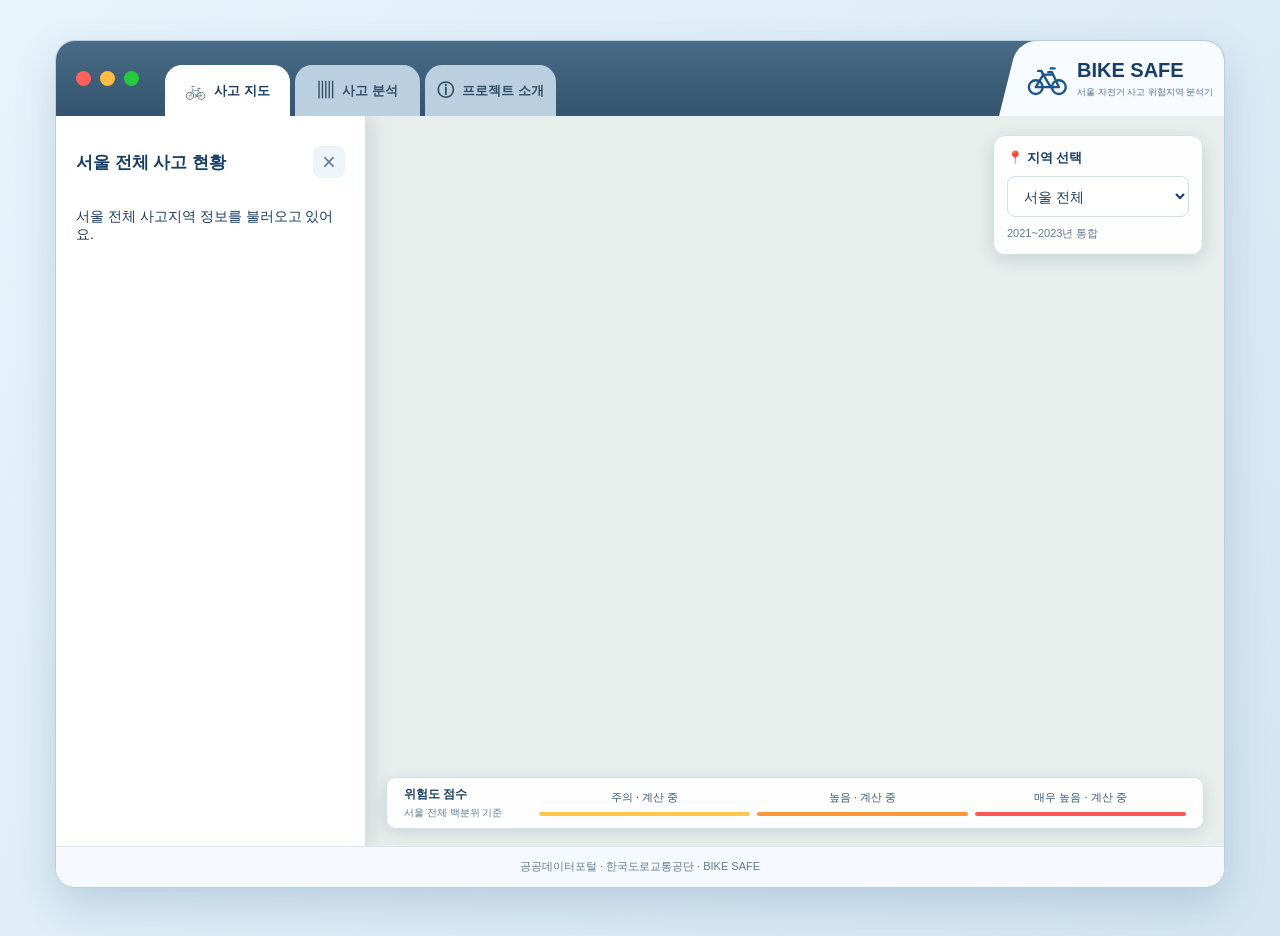
==== commit c1ecd806: "Update index.html" ====
--- a/index.html
+++ b/index.html
@@ -3,202 +3,231 @@
 <html lang="ko">
 <head>
   <meta charset="UTF-8">
-  <meta name="viewport" content="width=device-width, initial-scale=1.0">
+  <meta name="viewport"
+        content="width=device-width, initial-scale=1.0">
 
   <title>BIKE SAFE | 사고 지도</title>
 
-  <!-- 캐시 갱신을 위한 버전 번호 -->
-  <link rel="stylesheet" href="./css/style.css?v=20261028-0532">
+  <link rel="stylesheet"
+        href="./css/style.css?v=panel20261028">
 </head>
 
 <body class="bike-map-page">
 
-<div class="browser-shell">
-
-  <!-- 브라우저 상단 -->
-  <header class="browser-bar">
-
-    <div class="window-controls" aria-hidden="true">
-      <span class="window-dot red"></span>
-      <span class="window-dot yellow"></span>
-      <span class="window-dot green"></span>
-    </div>
-
-    <nav class="browser-tabs" aria-label="페이지 메뉴">
-      <a href="index.html"
-         class="browser-tab active"
-         aria-current="page">
-        🚲 사고 지도
-      </a>
-
-      <a href="analysis.html" class="browser-tab">
-        ▥ 사고 분석
-      </a>
-
-      <a href="about.html" class="browser-tab">
-        ⓘ 프로젝트 소개
-      </a>
-    </nav>
-
-    <!-- 오른쪽 로고 -->
-    <div class="browser-brand">
-      <div class="brand-logo">
-
-        <svg class="bike-logo-icon"
-             xmlns="http://www.w3.org/2000/svg"
-             viewBox="0 0 64 64"
-             fill="none"
-             stroke="#17558c"
-             stroke-width="3.8"
-             stroke-linecap="round"
-             stroke-linejoin="round"
-             aria-hidden="true">
-
-          <circle cx="14" cy="45" r="11"/>
-          <circle cx="51" cy="45" r="11"/>
-          <path d="M14 45 L26 25 L38 45 L14 45"/>
-          <path d="M38 45 L51 45 L40 21 L34 21"/>
-          <path d="M26 25 L23 19 L18 19"/>
-          <path d="M26 25 L40 25"/>
-          <path d="M38 15 L44 15"/>
-        </svg>
-
-        <div class="brand-text">
-          <div class="brand-name">BIKE SAFE</div>
-          <div class="brand-subtitle">
-            서울 자전거 사고 위험지역 분석기
-          </div>
-        </div>
-
-      </div>
-    </div>
-
-  </header>
-
-  <main class="workspace map-workspace">
-
-    <div id="mapLayout" class="map-layout">
-
-      <!-- 지도 -->
-      <div id="map"
-           aria-label="서울 자전거 사고다발지역 지도">
-      </div>
-
-      <!-- 마커를 클릭할 때만 나타나는 왼쪽 정보창 -->
-      <aside id="detailPanel"
-             class="detail-panel"
-             aria-label="사고지역 상세정보">
-
-        <div class="panel-header">
-          <h2 class="panel-title">사고지역 상세정보</h2>
-
-          <button type="button"
-                  class="close-button"
-                  onclick="closeDetailPanel()"
-                  aria-label="상세정보 닫기">
-            &times;
-          </button>
-        </div>
-
-        <div id="detailContent"></div>
-      </aside>
-
-      <!-- 오른쪽 위 지역 필터 -->
-      <div class="floating-filter">
-
-        <label for="district">📍 지역 선택</label>
-
-        <select id="district" onchange="applyFilter()">
-          <option value="all">서울 전체</option>
-          <option value="680">강남구</option>
-          <option value="740">강동구</option>
-          <option value="305">강북구</option>
-          <option value="500">강서구</option>
-          <option value="620">관악구</option>
-          <option value="215">광진구</option>
-          <option value="530">구로구</option>
-          <option value="545">금천구</option>
-          <option value="350">노원구</option>
-          <option value="320">도봉구</option>
-          <option value="230">동대문구</option>
-          <option value="590">동작구</option>
-          <option value="440">마포구</option>
-          <option value="410">서대문구</option>
-          <option value="650">서초구</option>
-          <option value="200">성동구</option>
-          <option value="290">성북구</option>
-          <option value="710">송파구</option>
-          <option value="470">양천구</option>
-          <option value="560">영등포구</option>
-          <option value="170">용산구</option>
-          <option value="380">은평구</option>
-          <option value="110">종로구</option>
-          <option value="140">중구</option>
-          <option value="260">중랑구</option>
-        </select>
-
-        <p class="filter-caption">2021~2023년 통합</p>
-      </div>
-
-      <!-- 조회 상태 -->
-      <div id="status" class="status map-status" role="status">
-        사고 데이터를 불러오고 있어요.
-      </div>
-
-      <!-- 얇은 위험도 범례 -->
-      <div class="risk-legend-bar">
-
-        <div class="legend-heading">
-          <strong>위험도 점수</strong>
-          <span>자체 분석 기준</span>
-        </div>
-
-        <div class="legend-scale">
-
-          <div class="legend-segment">
-            <span>주의 · 1~30점</span>
-            <div class="legend-line low"></div>
-          </div>
-
-          <div class="legend-segment">
-            <span>높음 · 31~70점</span>
-            <div class="legend-line medium"></div>
-          </div>
-
-          <div class="legend-segment">
-            <span>매우 높음 · 71점 이상</span>
-            <div class="legend-line high"></div>
-          </div>
-
-        </div>
-
-      </div>
-
-    </div>
-
-    <!-- 이전 JavaScript와 호환되는 숨김 요소 -->
-    <div class="data-only" hidden aria-hidden="true">
-      <span id="spotCount"></span>
-      <span id="accidentCount"></span>
-      <span id="casualtyCount"></span>
-      <span id="currentRegion"></span>
-      <div id="mapRankingContent"></div>
-      <button id="filterButton" type="button">필터</button>
-      <button id="resetButton" type="button">전체</button>
-    </div>
-
-  </main>
-
-  <footer class="app-footer">
-    공공데이터포털 · 한국도로교통공단 · BIKE SAFE
-  </footer>
-
-</div>
-
-<!-- 자신의 카카오 JavaScript 키 입력 -->
-<script src="https://dapi.kakao.com/v2/maps/sdk.js?appkey=aaf0869a7864218624db2f9072c41ddc"></script>
-
-<script src="./js/map.js"></script>
+  <div class="browser-shell">
+
+    <header class="browser-bar">
+
+      <div class="window-controls" aria-hidden="true">
+        <span class="window-dot red"></span>
+        <span class="window-dot yellow"></span>
+        <span class="window-dot green"></span>
+      </div>
+
+      <nav class="browser-tabs" aria-label="페이지 메뉴">
+
+        <a href="index.html"
+           class="browser-tab active"
+           aria-current="page">
+          <span class="tab-icon">🚲</span>
+          사고 지도
+        </a>
+
+        <a href="analysis.html" class="browser-tab">
+          <span class="tab-icon">▥</span>
+          사고 분석
+        </a>
+
+        <a href="about.html" class="browser-tab">
+          <span class="tab-icon">ⓘ</span>
+          프로젝트 소개
+        </a>
+
+      </nav>
+
+      <div class="browser-brand">
+        <div class="brand-logo">
+
+          <svg class="bike-logo-icon"
+               xmlns="http://www.w3.org/2000/svg"
+               viewBox="0 0 64 64"
+               fill="none"
+               stroke="#17558c"
+               stroke-width="3.8"
+               stroke-linecap="round"
+               stroke-linejoin="round"
+               aria-hidden="true">
+
+            <circle cx="14" cy="45" r="11"/>
+            <circle cx="51" cy="45" r="11"/>
+            <path d="M14 45 L26 25 L38 45 L14 45"/>
+            <path d="M38 45 L51 45 L40 21 L34 21"/>
+            <path d="M26 25 L23 19 L18 19"/>
+            <path d="M26 25 L40 25"/>
+            <path d="M38 15 L44 15"/>
+          </svg>
+
+          <div class="brand-text">
+            <div class="brand-name">BIKE SAFE</div>
+            <div class="brand-subtitle">
+              서울 자전거 사고 위험지역 분석기
+            </div>
+          </div>
+
+        </div>
+      </div>
+
+    </header>
+
+    <main class="workspace map-workspace">
+
+      <!-- active 상태면 좌측 패널 + 우측 지도 -->
+      <div id="mapLayout" class="map-layout active">
+
+        <div id="map"
+             aria-label="서울 자전거 사고다발지역 지도">
+        </div>
+
+        <!-- 최초 접속 시 기본으로 열려 있음 -->
+        <aside id="detailPanel"
+               class="detail-panel"
+               aria-label="사고지역 상세정보">
+
+          <div class="panel-header">
+            <h2 id="detailTitle" class="panel-title">
+              서울 전체 사고 현황
+            </h2>
+
+            <button type="button"
+                    class="close-button"
+                    onclick="closeDetailPanel()"
+                    aria-label="패널 닫기">
+              &times;
+            </button>
+          </div>
+
+          <div id="detailContent">
+            <p class="panel-loading">
+              서울 전체 사고지역 정보를 불러오고 있어요.
+            </p>
+          </div>
+
+        </aside>
+
+        <!-- 패널을 닫으면 다시 나타나는 버튼 -->
+        <button id="openOverviewButton"
+                type="button"
+                class="open-overview-button"
+                onclick="showSeoulOverview()"
+                aria-label="서울 전체 현황 패널 열기"
+                hidden>
+          <span aria-hidden="true">▤</span>
+          서울 전체 현황
+        </button>
+
+        <!-- 오른쪽 위 지역 선택 -->
+        <div class="floating-filter">
+
+          <label for="district">
+            <span aria-hidden="true">📍</span>
+            지역 선택
+          </label>
+
+          <select id="district" onchange="applyFilter()">
+            <option value="all">서울 전체</option>
+            <option value="680">강남구</option>
+            <option value="740">강동구</option>
+            <option value="305">강북구</option>
+            <option value="500">강서구</option>
+            <option value="620">관악구</option>
+            <option value="215">광진구</option>
+            <option value="530">구로구</option>
+            <option value="545">금천구</option>
+            <option value="350">노원구</option>
+            <option value="320">도봉구</option>
+            <option value="230">동대문구</option>
+            <option value="590">동작구</option>
+            <option value="440">마포구</option>
+            <option value="410">서대문구</option>
+            <option value="650">서초구</option>
+            <option value="200">성동구</option>
+            <option value="290">성북구</option>
+            <option value="710">송파구</option>
+            <option value="470">양천구</option>
+            <option value="560">영등포구</option>
+            <option value="170">용산구</option>
+            <option value="380">은평구</option>
+            <option value="110">종로구</option>
+            <option value="140">중구</option>
+            <option value="260">중랑구</option>
+          </select>
+
+          <p class="filter-caption">
+            2021~2023년 통합
+          </p>
+        </div>
+
+        <div id="status" class="status map-status"
+             role="status">
+          사고지역 데이터를 불러오는 중...
+        </div>
+
+        <div class="risk-legend-bar">
+
+          <div class="legend-heading">
+            <strong>위험도 점수</strong>
+            <span>서울 전체 백분위 기준</span>
+          </div>
+
+          <div class="legend-scale">
+
+            <div class="legend-segment">
+              <span>주의 · 계산 중</span>
+              <span class="legend-line low"></span>
+            </div>
+
+            <div class="legend-segment">
+              <span>높음 · 계산 중</span>
+              <span class="legend-line medium"></span>
+            </div>
+
+            <div class="legend-segment">
+              <span>매우 높음 · 계산 중</span>
+              <span class="legend-line high"></span>
+            </div>
+
+          </div>
+        </div>
+
+      </div>
+
+      <!-- 기존 JavaScript 호환용 -->
+      <div class="data-only" hidden aria-hidden="true">
+        <span id="spotCount"></span>
+        <span id="accidentCount"></span>
+        <span id="casualtyCount"></span>
+        <span id="currentRegion"></span>
+        <div id="mapRankingContent"></div>
+        <button id="filterButton" type="button">
+          필터 적용
+        </button>
+        <button id="resetButton" type="button">
+          전체 보기
+        </button>
+      </div>
+
+    </main>
+
+    <footer class="app-footer">
+      공공데이터포털 · 한국도로교통공단 · BIKE SAFE
+    </footer>
+
+  </div>
+
+  <!-- 기존 카카오 JavaScript 키를 넣으세요 -->
+  <script src="https://dapi.kakao.com/v2/maps/sdk.js?appkey=aaf0869a7864218624db2f9072c41ddc"></script>
+
+  <script src="./js/map.js?v=panel20261028"></script>
 
 </body>
 </html>
